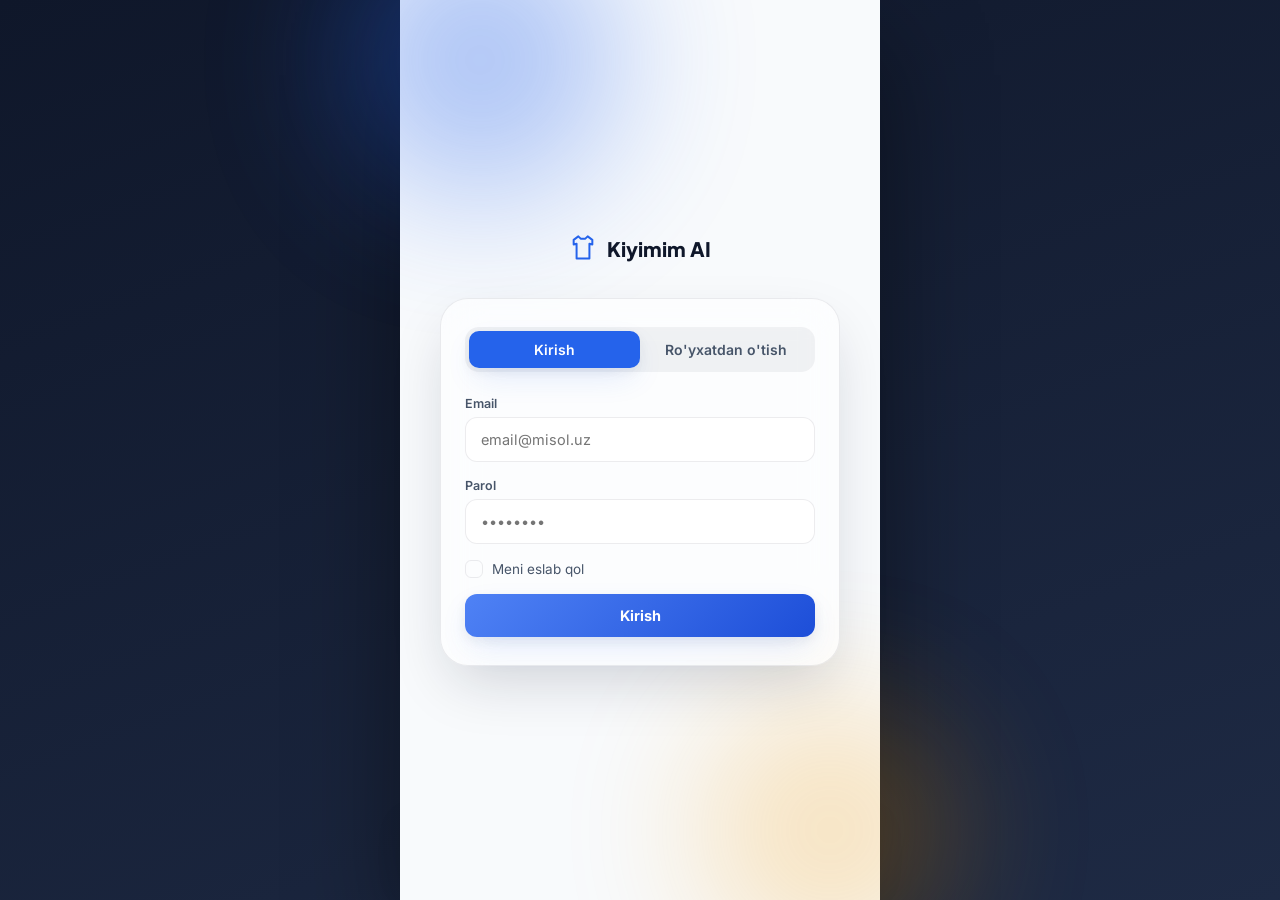
==== index.html @ bd3c8dd1 "js" ====
<!DOCTYPE html>
<html lang="uz">
<head>
<meta charset="UTF-8">
<meta name="viewport" content="width=device-width, initial-scale=1.0, viewport-fit=cover, maximum-scale=1.0">
<title>Kiyimim AI — Har kun uchun aqlli kiyinish yordamchisi</title>
<link rel="stylesheet" href="/css/style.css">
<meta name="description" content="Kiyimim AI — sun'iy intellekt yordamida garderobingizni boshqaring va har kunga mos kiyim tavsiyalarini oling.">
<meta name="theme-color" content="#2563EB">
<link rel="manifest" href="manifest.json">
<link rel="preconnect" href="https://fonts.googleapis.com">
<link rel="preconnect" href="https://fonts.gstatic.com" crossorigin>
<link href="https://fonts.googleapis.com/css2?family=Plus+Jakarta+Sans:wght@400;500;600;700;800&family=Inter:wght@400;500;600;700&display=swap" rel="stylesheet">
</head>
<body>

<!-- ============ SVG SPRITE (ICONS) ============ -->
<svg style="display:none">
  <symbol id="ic-home" viewBox="0 0 24 24"><path d="M3 11.2 12 4l9 7.2V20a1 1 0 0 1-1 1h-5v-6H9v6H4a1 1 0 0 1-1-1z"/></symbol>
  <symbol id="ic-shirt" viewBox="0 0 24 24"><path d="M8 2 4 5v4l2.5-.6V21h11V8.4L20 9V5l-4-3-2 2h-4z"/></symbol>
  <symbol id="ic-plus" viewBox="0 0 24 24"><path d="M12 4v16M4 12h16"/></symbol>
  <symbol id="ic-ai" viewBox="0 0 24 24"><path d="M12 2v3M12 19v3M4.2 4.2l2.1 2.1M17.7 17.7l2.1 2.1M2 12h3M19 12h3M4.2 19.8l2.1-2.1M17.7 6.3l2.1-2.1"/><circle cx="12" cy="12" r="4"/></symbol>
  <symbol id="ic-user" viewBox="0 0 24 24"><circle cx="12" cy="8" r="4"/><path d="M4 21c0-4.4 3.6-7 8-7s8 2.6 8 7"/></symbol>
  <symbol id="ic-heart" viewBox="0 0 24 24"><path d="M12 21s-7.5-4.6-10-9.3C.6 8.3 2.2 4.8 5.6 4.1c2-.4 4 .5 6.4 3 2.4-2.5 4.4-3.4 6.4-3 3.4.7 5 4.2 3.6 7.6C19.5 16.4 12 21 12 21z"/></symbol>
  <symbol id="ic-search" viewBox="0 0 24 24"><circle cx="11" cy="11" r="7"/><path d="m21 21-4.3-4.3"/></symbol>
  <symbol id="ic-filter" viewBox="0 0 24 24"><path d="M4 6h16M7 12h10M10 18h4"/></symbol>
  <symbol id="ic-edit" viewBox="0 0 24 24"><path d="M12 20h9"/><path d="M16.5 3.5a2.1 2.1 0 0 1 3 3L7 19l-4 1 1-4Z"/></symbol>
  <symbol id="ic-trash" viewBox="0 0 24 24"><path d="M4 7h16M9 7V4h6v3M6 7l1 13h10l1-13"/></symbol>
  <symbol id="ic-back" viewBox="0 0 24 24"><path d="m15 18-6-6 6-6"/></symbol>
  <symbol id="ic-close" viewBox="0 0 24 24"><path d="m6 6 12 12M18 6 6 18"/></symbol>
  <symbol id="ic-sun" viewBox="0 0 24 24"><circle cx="12" cy="12" r="4"/><path d="M12 2v2M12 20v2M4.9 4.9l1.4 1.4M17.7 17.7l1.4 1.4M2 12h2M20 12h2M4.9 19.1l1.4-1.4M17.7 6.3l1.4-1.4"/></symbol>
  <symbol id="ic-moon" viewBox="0 0 24 24"><path d="M21 12.8A9 9 0 1 1 11.2 3 7 7 0 0 0 21 12.8Z"/></symbol>
  <symbol id="ic-chart" viewBox="0 0 24 24"><path d="M4 20V10M12 20V4M20 20v-7"/></symbol>
  <symbol id="ic-camera" viewBox="0 0 24 24"><path d="M4 8h3l2-2h6l2 2h3v11H4z"/><circle cx="12" cy="13.5" r="3.5"/></symbol>
  <symbol id="ic-chevron" viewBox="0 0 24 24"><path d="m9 6 6 6-6 6"/></symbol>
  <symbol id="ic-star" viewBox="0 0 24 24"><path d="m12 2 3.1 6.6 7.2.8-5.4 5 1.5 7.2L12 18l-6.4 3.6 1.5-7.2-5.4-5 7.2-.8z"/></symbol>
  <symbol id="ic-bell" viewBox="0 0 24 24"><path d="M6 10a6 6 0 1 1 12 0c0 4 1.5 5.5 1.5 5.5H4.5S6 14 6 10Z"/><path d="M9.5 18a2.5 2.5 0 0 0 5 0"/></symbol>
  <symbol id="ic-shield" viewBox="0 0 24 24"><path d="M12 2 4 5v6c0 5 3.4 8.7 8 10 4.6-1.3 8-5 8-10V5z"/></symbol>
  <symbol id="ic-cloud" viewBox="0 0 24 24"><path d="M7 18a4.5 4.5 0 0 1-.4-9A5.5 5.5 0 0 1 17 8.5a4 4 0 0 1-.7 8H7Z"/></symbol>
  <symbol id="ic-logout" viewBox="0 0 24 24"><path d="M9 21H5a1 1 0 0 1-1-1V4a1 1 0 0 1 1-1h4M16 17l5-5-5-5M21 12H9"/></symbol>
  <symbol id="ic-check" viewBox="0 0 24 24"><path d="m5 12 5 5 9-9"/></symbol>
  <symbol id="ic-up" viewBox="0 0 24 24"><path d="M12 19V5M5 12l7-7 7 7"/></symbol>
  <symbol id="ic-globe" viewBox="0 0 24 24"><circle cx="12" cy="12" r="9"/><path d="M3 12h18M12 3a15 15 0 0 1 0 18 15 15 0 0 1 0-18Z"/></symbol>
  <symbol id="ic-calendar" viewBox="0 0 24 24"><rect x="3" y="5" width="18" height="16" rx="2"/><path d="M3 9h18M8 3v4M16 3v4"/></symbol>
  <symbol id="ic-award" viewBox="0 0 24 24"><circle cx="12" cy="8" r="5"/><path d="m8.5 12.5-1.5 8 5-2.5 5 2.5-1.5-8"/></symbol>
  <symbol id="ic-gift" viewBox="0 0 24 24"><rect x="3" y="9" width="18" height="12" rx="1"/><path d="M3 9h18v4H3zM12 9v12M12 9C10 5 6 5 6 7.5S9 9 12 9ZM12 9c2-4 6-4 6-1.5S15 9 12 9Z"/></symbol>
  <symbol id="ic-copy" viewBox="0 0 24 24"><rect x="9" y="9" width="12" height="12" rx="2"/><path d="M5 15H4a1 1 0 0 1-1-1V4a1 1 0 0 1 1-1h10a1 1 0 0 1 1 1v1"/></symbol>
  <symbol id="ic-send" viewBox="0 0 24 24"><path d="M22 2 11 13M22 2 15 22l-4-9-9-4Z"/></symbol>
  <symbol id="ic-mail" viewBox="0 0 24 24"><rect x="3" y="5" width="18" height="14" rx="2"/><path d="m4 6.5 8 6 8-6"/></symbol>
</svg>

<!-- ============ SPLASH SCREEN ============ -->
<section id="splash" class="screen splash">
  <div class="splash-bg"></div>
  <div class="splash-content">
    <div class="splash-logo">
      <svg viewBox="0 0 24 24" class="splash-logo-icon"><use href="#ic-shirt"/></svg>
      <div class="splash-ring"></div>
    </div>
    <h1 class="splash-title">Kiyimim<span>AI</span></h1>
    <p class="splash-tagline">Har kun uchun aqlli kiyinish yordamchisi</p>
    <div class="splash-loader"><span></span><span></span><span></span></div>
  </div>
</section>

<!-- ============ AUTH SCREEN ============ -->
<section id="auth" class="screen auth">
  <div class="auth-blob a"></div>
  <div class="auth-blob b"></div>
  <div class="auth-wrap">
    <div class="auth-brand">
      <svg viewBox="0 0 24 24" class="auth-brand-icon"><use href="#ic-shirt"/></svg>
      <span>Kiyimim AI</span>
    </div>

    <div class="auth-card glass">
      <div class="auth-tabs">
        <button class="auth-tab active" data-tab="login">Kirish</button>
        <button class="auth-tab" data-tab="register">Ro'yxatdan o'tish</button>
        <span class="auth-tab-indicator"></span>
      </div>

      <form id="loginForm" class="auth-form active">
        <div class="field">
          <label>Email</label>
          <input type="email" id="loginEmail" placeholder="email@misol.uz" required>
        </div>
        <div class="field">
          <label>Parol</label>
          <input type="password" id="loginPassword" placeholder="••••••••" required>
        </div>
        <label class="remember">
          <input type="checkbox" id="rememberMe">
          <span class="checkbox-visual"></span>
          Meni eslab qol
        </label>
        <button type="submit" class="btn btn-primary btn-block">Kirish</button>
      </form>

      <form id="registerForm" class="auth-form">
        <div class="field">
          <label>Ism</label>
          <input type="text" id="regName" placeholder="Ismingiz" required>
        </div>
        <div class="field">
          <label>Email</label>
          <input type="email" id="regEmail" placeholder="email@misol.uz" required>
        </div>
        <div class="field">
          <label>Parol</label>
          <input type="password" id="regPassword" placeholder="Kamida 6 ta belgi" required>
        </div>
        <button type="submit" class="btn btn-primary btn-block">Ro'yxatdan o'tish</button>
      </form>
    </div>
  </div>
</section>

<!-- ============ APP SHELL ============ -->
<div id="appShell" class="app-shell">

  <!-- ---- HOME ---- -->
  <main id="view-home" class="view active">
    <header class="home-header">
      <div class="home-header-top">
        <div>
          <p class="eyebrow" id="greetingText">Xayrli tong</p>
          <h1 class="home-name" id="userNameDisplay">Foydalanuvchi</h1>
        </div>
        <button class="icon-btn glass" id="notifBtn" aria-label="Bildirishnomalar">
          <svg viewBox="0 0 24 24"><use href="#ic-bell"/></svg>
          <span class="dot"></span>
        </button>
      </div>
      <div class="home-meta-row">
        <span class="chip" id="todayDate">—</span>
        <button class="chip chip-weather" id="weatherChip">
          <svg viewBox="0 0 24 24"><use href="#ic-cloud"/></svg>
          <span id="weatherText">Ob-havo...</span>
        </button>
      </div>
    </header>

    <section class="section-block">
      <div class="section-head">
        <h2>Bugungi AI tavsiya</h2>
        <button class="link-btn" data-nav="ai">Barchasi <svg viewBox="0 0 24 24"><use href="#ic-chevron"/></svg></button>
      </div>
      <div class="today-look glass" id="todayLookCard">
        <!-- filled by JS -->
      </div>
    </section>

    <section class="section-block">
      <div class="stat-grid">
        <div class="stat-card">
          <span class="stat-num" id="statTotal">0</span>
          <span class="stat-label">Jami kiyim</span>
        </div>
        <div class="stat-card stat-card-accent">
          <span class="stat-num" id="statFav">0</span>
          <span class="stat-label">Sevimlilar</span>
        </div>
      </div>
    </section>

    <section class="section-block">
      <div class="section-head">
        <h2>Oxirgi qo'shilgan</h2>
        <button class="link-btn" data-nav="wardrobe">Hammasi <svg viewBox="0 0 24 24"><use href="#ic-chevron"/></svg></button>
      </div>
      <div class="latest-scroll" id="latestItemScroll"></div>
    </section>

    <section class="section-block">
      <div class="section-head"><h2>Tezkor tugmalar</h2></div>
      <div class="quick-grid">
        <button class="quick-btn" data-nav="add"><svg viewBox="0 0 24 24"><use href="#ic-plus"/></svg><span>Qo'shish</span></button>
        <button class="quick-btn" data-nav="ai"><svg viewBox="0 0 24 24"><use href="#ic-ai"/></svg><span>AI tavsiya</span></button>
        <button class="quick-btn" data-nav="favorites"><svg viewBox="0 0 24 24"><use href="#ic-heart"/></svg><span>Sevimlilar</span></button>
        <button class="quick-btn" data-nav="stats"><svg viewBox="0 0 24 24"><use href="#ic-chart"/></svg><span>Statistika</span></button>
      </div>
    </section>

    <section class="section-block section-block-last">
      <div class="section-head"><h2>So'nggi faoliyat</h2></div>
      <ul class="activity-list" id="activityList"></ul>
    </section>
  </main>

  <!-- ---- WARDROBE (Kiyimlarim) ---- -->
  <main id="view-wardrobe" class="view">
    <header class="page-header">
      <h1>Kiyimlarim</h1>
      <div class="page-header-actions">
        <button class="icon-btn" id="searchToggleBtn"><svg viewBox="0 0 24 24"><use href="#ic-search"/></svg></button>
        <button class="icon-btn" id="filterToggleBtn"><svg viewBox="0 0 24 24"><use href="#ic-filter"/></svg><span class="badge" id="filterBadge" hidden></span></button>
      </div>
    </header>

    <div class="search-bar" id="searchBar">
      <svg viewBox="0 0 24 24"><use href="#ic-search"/></svg>
      <input type="text" id="searchInput" placeholder="Kiyim, brend yoki rang qidiring...">
      <button id="searchClear" class="icon-btn-mini" hidden><svg viewBox="0 0 24 24"><use href="#ic-close"/></svg></button>
    </div>

    <div class="category-scroll" id="categoryScroll"></div>

    <div class="wardrobe-grid" id="wardrobeGrid"></div>
    <div class="empty-state" id="wardrobeEmpty" hidden>
      <svg viewBox="0 0 24 24"><use href="#ic-shirt"/></svg>
      <h3>Garderob bo'sh</h3>
      <p>Birinchi kiyimingizni qo'shing va AI tavsiyalarini oling.</p>
      <button class="btn btn-primary" data-nav="add">Kiyim qo'shish</button>
    </div>
  </main>

  <!-- ---- ADD ITEM ---- -->
  <main id="view-add" class="view">
    <header class="page-header">
      <button class="icon-btn" data-nav="wardrobe"><svg viewBox="0 0 24 24"><use href="#ic-back"/></svg></button>
      <h1 id="addFormTitle">Kiyim qo'shish</h1>
      <span style="width:44px"></span>
    </header>

    <form id="itemForm" class="item-form">
      <input type="hidden" id="itemId">
      <div class="photo-upload" id="photoUpload">
        <img id="photoPreview" alt="" hidden>
        <div class="photo-upload-placeholder" id="photoPlaceholder">
          <svg viewBox="0 0 24 24"><use href="#ic-camera"/></svg>
          <span>Rasm qo'shish</span>
        </div>
        <input type="file" id="photoInput" accept="image/*" hidden>
      </div>

      <div class="field">
        <label>Nomi *</label>
        <input type="text" id="itemName" placeholder="Masalan: Oq futbolka" required>
      </div>

      <div class="field-row">
        <div class="field">
          <label>Kategoriya *</label>
          <select id="itemCategory" required></select>
        </div>
        <div class="field">
          <label>Rang *</label>
          <select id="itemColor" required></select>
        </div>
      </div>

      <div class="field-row">
        <div class="field">
          <label>Brend</label>
          <input type="text" id="itemBrand" placeholder="Masalan: Zara">
        </div>
        <div class="field">
          <label>Narx (so'm)</label>
          <input type="number" id="itemPrice" placeholder="0" min="0">
        </div>
      </div>

      <div class="field-row">
        <div class="field">
          <label>Fasl *</label>
          <select id="itemSeason" required></select>
        </div>
        <div class="field">
          <label>Material</label>
          <input type="text" id="itemMaterial" placeholder="Masalan: Paxta">
        </div>
      </div>

      <div class="field">
        <label>Holati</label>
        <div class="segmented" id="itemConditionSeg">
          <button type="button" class="seg-btn active" data-value="Yangi">Yangi</button>
          <button type="button" class="seg-btn" data-value="Yaxshi">Yaxshi</button>
          <button type="button" class="seg-btn" data-value="Eskirgan">Eskirgan</button>
        </div>
      </div>

      <div class="field">
        <label>Izoh</label>
        <textarea id="itemNote" rows="3" placeholder="Qo'shimcha izoh..."></textarea>
      </div>

      <button type="submit" class="btn btn-primary btn-block btn-lg" id="itemSaveBtn">Saqlash</button>
    </form>
  </main>

  <!-- ---- AI RECOMMENDATION ---- -->
  <main id="view-ai" class="view">
    <header class="page-header">
      <h1>AI Tavsiya</h1>
      <span style="width:44px"></span>
    </header>

    <section class="section-block">
      <p class="ai-intro">Vaziyatni tanlang, AI garderobingizdagi eng mos kombinatsiyani tayyorlaydi.</p>
      <div class="occasion-grid" id="occasionGrid"></div>
    </section>

    <section class="section-block" id="aiResultWrap" hidden>
      <div class="ai-result glass">
        <div class="ai-result-head">
          <div class="match-ring" id="matchRing">
            <svg viewBox="0 0 120 120">
              <circle class="ring-bg" cx="60" cy="60" r="52"></circle>
              <circle class="ring-fg" id="ringFg" cx="60" cy="60" r="52"></circle>
            </svg>
            <div class="match-ring-label"><span id="matchPercent">0%</span><small>moslik</small></div>
          </div>
          <div>
            <h3 id="aiOccasionTitle">Tavsiya</h3>
            <p id="aiOccasionDesc">Garderobingizdan tanlangan kombinatsiya</p>
          </div>
        </div>
        <div class="ai-outfit-grid" id="aiOutfitGrid"></div>
        <div class="ai-result-actions">
          <button class="btn btn-secondary" id="saveOutfitBtn">
            <svg viewBox="0 0 24 24" style="width:18px;height:18px"><use href="#ic-star"/></svg>
            Saqlash
          </button>
          <button class="btn btn-primary" id="refreshAiBtn">
            <svg viewBox="0 0 24 24" style="width:18px;height:18px"><use href="#ic-ai"/></svg>
            Yangilash
          </button>
        </div>
      </div>
    </section>

    <div class="empty-state" id="aiEmpty">
      <svg viewBox="0 0 24 24"><use href="#ic-ai"/></svg>
      <h3>Vaziyatni tanlang</h3>
      <p>Yuqoridan bir vaziyatni tanlasangiz, AI sizga mos kiyim tavsiya qiladi.</p>
    </div>
  </main>

  <!-- ---- FAVORITES ---- -->
  <main id="view-favorites" class="view">
    <header class="page-header">
      <button class="icon-btn" data-nav="profile"><svg viewBox="0 0 24 24"><use href="#ic-back"/></svg></button>
      <h1>Sevimlilar</h1>
      <span style="width:44px"></span>
    </header>
    <div class="wardrobe-grid" id="favoritesGrid"></div>
    <div class="empty-state" id="favoritesEmpty" hidden>
      <svg viewBox="0 0 24 24"><use href="#ic-heart"/></svg>
      <h3>Sevimlilar bo'sh</h3>
      <p>Kiyimlaringizni yoqtirilganlarga qo'shing.</p>
    </div>
  </main>

  <!-- ---- STATS ---- -->
  <main id="view-stats" class="view">
    <header class="page-header">
      <button class="icon-btn" data-nav="profile"><svg viewBox="0 0 24 24"><use href="#ic-back"/></svg></button>
      <h1>Statistika</h1>
      <span style="width:44px"></span>
    </header>

    <div class="stat-grid stat-grid-4" id="statsSummary"></div>

    <section class="section-block">
      <div class="section-head"><h2>Kategoriyalar bo'yicha</h2></div>
      <div class="bar-chart" id="categoryChart"></div>
    </section>

    <section class="section-block">
      <div class="section-head"><h2>Ranglar bo'yicha</h2></div>
      <div class="color-chart" id="colorChart"></div>
    </section>
  </main>

  <!-- ---- PROFILE ---- -->
  <main id="view-profile" class="view">
    <header class="page-header">
      <h1>Profil</h1>
      <span style="width:44px"></span>
    </header>

    <div class="profile-hero">
      <div class="profile-avatar" id="profileAvatar">FI</div>
      <h2 id="profileName">Foydalanuvchi</h2>
      <p id="profileEmail">email@misol.uz</p>
    </div>

    <div class="profile-menu">
      <button class="profile-item" data-nav="wardrobe">
        <span class="profile-item-icon"><svg viewBox="0 0 24 24"><use href="#ic-shirt"/></svg></span>
        <span>Mening garderobim</span>
        <svg class="chev" viewBox="0 0 24 24"><use href="#ic-chevron"/></svg>
      </button>
      <button class="profile-item" data-nav="favorites">
        <span class="profile-item-icon"><svg viewBox="0 0 24 24"><use href="#ic-heart"/></svg></span>
        <span>Sevimlilar</span>
        <svg class="chev" viewBox="0 0 24 24"><use href="#ic-chevron"/></svg>
      </button>
      <button class="profile-item" data-nav="stats">
        <span class="profile-item-icon"><svg viewBox="0 0 24 24"><use href="#ic-chart"/></svg></span>
        <span>Statistika</span>
        <svg class="chev" viewBox="0 0 24 24"><use href="#ic-chevron"/></svg>
      </button>
      <button class="profile-item" data-nav="outfits">
        <span class="profile-item-icon"><svg viewBox="0 0 24 24"><use href="#ic-star"/></svg></span>
        <span>Saqlangan outfitlar</span>
        <svg class="chev" viewBox="0 0 24 24"><use href="#ic-chevron"/></svg>
      </button>
      <button class="profile-item" data-nav="calendar">
        <span class="profile-item-icon"><svg viewBox="0 0 24 24"><use href="#ic-calendar"/></svg></span>
        <span>Kiyim kalendari</span>
        <svg class="chev" viewBox="0 0 24 24"><use href="#ic-chevron"/></svg>
      </button>
      <button class="profile-item" data-nav="badges">
        <span class="profile-item-icon"><svg viewBox="0 0 24 24"><use href="#ic-award"/></svg></span>
        <span>Yutuqlarim</span>
        <svg class="chev" viewBox="0 0 24 24"><use href="#ic-chevron"/></svg>
      </button>
      <button class="profile-item" data-nav="settings">
        <span class="profile-item-icon"><svg viewBox="0 0 24 24"><use href="#ic-user"/></svg></span>
        <span>Sozlamalar</span>
        <svg class="chev" viewBox="0 0 24 24"><use href="#ic-chevron"/></svg>
      </button>
      <button class="profile-item" data-nav="contact">
        <span class="profile-item-icon"><svg viewBox="0 0 24 24"><use href="#ic-mail"/></svg></span>
        <span>Bog'lanish</span>
        <svg class="chev" viewBox="0 0 24 24"><use href="#ic-chevron"/></svg>
      </button>
      <button class="profile-item" data-nav="donate">
        <span class="profile-item-icon"><svg viewBox="0 0 24 24"><use href="#ic-gift"/></svg></span>
        <span>Loyihani qo'llab-quvvatlash</span>
        <svg class="chev" viewBox="0 0 24 24"><use href="#ic-chevron"/></svg>
      </button>
      <button class="profile-item profile-item-danger" id="logoutBtn">
        <span class="profile-item-icon"><svg viewBox="0 0 24 24"><use href="#ic-logout"/></svg></span>
        <span>Chiqish</span>
      </button>
    </div>
  </main>

  <!-- ---- SETTINGS ---- -->
  <main id="view-settings" class="view">
    <header class="page-header">
      <button class="icon-btn" data-nav="profile"><svg viewBox="0 0 24 24"><use href="#ic-back"/></svg></button>
      <h1>Sozlamalar</h1>
      <span style="width:44px"></span>
    </header>

    <div class="settings-group">
      <p class="settings-group-title">Ko'rinish</p>
      <div class="settings-row">
        <span class="settings-row-icon"><svg viewBox="0 0 24 24"><use href="#ic-sun"/></svg></span>
        <span>Yorug' rejim</span>
        <label class="switch"><input type="radio" name="theme" id="themeLight"><span class="switch-visual"></span></label>
      </div>
      <div class="settings-row">
        <span class="settings-row-icon"><svg viewBox="0 0 24 24"><use href="#ic-moon"/></svg></span>
        <span>Tungi rejim</span>
        <label class="switch"><input type="radio" name="theme" id="themeDark"><span class="switch-visual"></span></label>
      </div>
    </div>

    <div class="settings-group">
      <p class="settings-group-title">Umumiy</p>
      <div class="settings-row">
        <span class="settings-row-icon"><svg viewBox="0 0 24 24"><use href="#ic-globe"/></svg></span>
        <span>Til</span>
        <span class="settings-value">O'zbekcha</span>
      </div>
      <div class="settings-row">
        <span class="settings-row-icon"><svg viewBox="0 0 24 24"><use href="#ic-bell"/></svg></span>
        <span>Bildirishnomalar</span>
        <label class="toggle"><input type="checkbox" id="notifToggle" checked><span class="toggle-visual"></span></label>
      </div>
    </div>

    <div class="settings-group">
      <p class="settings-group-title">Ma'lumotlar</p>
      <button class="settings-row settings-row-btn" id="backupBtn">
        <span class="settings-row-icon"><svg viewBox="0 0 24 24"><use href="#ic-shield"/></svg></span>
        <span>Zaxira nusxa yuklab olish</span>
        <svg class="chev" viewBox="0 0 24 24"><use href="#ic-chevron"/></svg>
      </button>
      <button class="settings-row settings-row-btn" id="privacyBtn">
        <span class="settings-row-icon"><svg viewBox="0 0 24 24"><use href="#ic-shield"/></svg></span>
        <span>Maxfiylik siyosati</span>
        <svg class="chev" viewBox="0 0 24 24"><use href="#ic-chevron"/></svg>
      </button>
    </div>
  </main>

  <!-- ---- SAQLANGAN OUTFITLAR ---- -->
  <main id="view-outfits" class="view">
    <header class="page-header">
      <button class="icon-btn" data-nav="profile"><svg viewBox="0 0 24 24"><use href="#ic-back"/></svg></button>
      <h1>Saqlangan outfitlar</h1>
      <span style="width:44px"></span>
    </header>
    <p class="ai-intro">AI tavsiyalaridan yoqqanlarini saqlab, keyinroq qayta kiyib chiqing.</p>
    <div class="outfit-grid" id="outfitsGrid"></div>
    <div class="empty-state" id="outfitsEmpty" hidden>
      <svg viewBox="0 0 24 24"><use href="#ic-star"/></svg>
      <h3>Outfit saqlanmagan</h3>
      <p>AI Tavsiya bo'limida kombinatsiya oling va "Saqlash" tugmasini bosing.</p>
      <button class="btn btn-primary" data-nav="ai">AI Tavsiyaga o'tish</button>
    </div>
  </main>

  <!-- ---- KIYIM KALENDARI ---- -->
  <main id="view-calendar" class="view">
    <header class="page-header">
      <button class="icon-btn" data-nav="profile"><svg viewBox="0 0 24 24"><use href="#ic-back"/></svg></button>
      <h1>Kiyim kalendari</h1>
      <span style="width:44px"></span>
    </header>

    <div class="calendar-nav">
      <button class="icon-btn" id="calPrevBtn"><svg viewBox="0 0 24 24" style="transform:rotate(180deg)"><use href="#ic-chevron"/></svg></button>
      <h3 id="calMonthLabel">—</h3>
      <button class="icon-btn" id="calNextBtn"><svg viewBox="0 0 24 24"><use href="#ic-chevron"/></svg></button>
    </div>
    <div class="calendar-weekdays">
      <span>Du</span><span>Se</span><span>Ch</span><span>Pa</span><span>Ju</span><span>Sh</span><span>Ya</span>
    </div>
    <div class="calendar-grid" id="calendarGrid"></div>

    <div class="section-block" style="margin-top:24px">
      <div class="section-head"><h2>Tanlangan kun</h2></div>
      <div class="day-log-card glass" id="dayLogCard"></div>
    </div>
  </main>

  <!-- ---- YUTUQLARIM (BADGES) ---- -->
  <main id="view-badges" class="view">
    <header class="page-header">
      <button class="icon-btn" data-nav="profile"><svg viewBox="0 0 24 24"><use href="#ic-back"/></svg></button>
      <h1>Yutuqlarim</h1>
      <span style="width:44px"></span>
    </header>
    <div class="badges-summary glass" id="badgesSummary"></div>
    <div class="badge-grid" id="badgeGrid"></div>
  </main>

  <!-- ---- BOG'LANISH ---- -->
  <main id="view-contact" class="view">
    <header class="page-header">
      <button class="icon-btn" data-nav="profile"><svg viewBox="0 0 24 24"><use href="#ic-back"/></svg></button>
      <h1>Bog'lanish</h1>
      <span style="width:44px"></span>
    </header>

    <p class="ai-intro">Taklif, shikoyat yoki savolingiz bo'lsa — bemalol yozing. Sizga tez orada javob beramiz.</p>

    <div class="contact-channels">
      <a class="contact-channel" href="kiyimim.ai@gmail.com">
        <span class="settings-row-icon"><svg viewBox="0 0 24 24"><use href="#ic-mail"/></svg></span>
        <div><p>Email:</p><span>kiyimim.ai@gmail.com</span></div>
      </a>
      <a class="contact-channel" href="https://t.me/wenzone72" target="_blank" rel="noopener">
        <span class="settings-row-icon"><svg viewBox="0 0 24 24"><use href="#ic-send"/></svg></span>
        <div><p>Telegram:</p><span>@wenzone72</span></div>
      </a>
    </div>

    <form id="contactForm" class="item-form" style="margin-top:22px">
      <div class="field">
        <label>Ism</label>
        <input type="text" id="contactName" placeholder="Ismingiz" required>
      </div>
      <div class="field">
        <label>Email</label>
        <input type="email" id="contactEmail" placeholder="email@misol.uz" required>
      </div>
      <div class="field">
        <label>Xabar</label>
        <textarea id="contactMessage" rows="4" placeholder="Fikringizni yozing..." required></textarea>
      </div>
      <button type="submit" class="btn btn-primary btn-block btn-lg">
        <svg viewBox="0 0 24 24" style="width:18px;height:18px"><use href="#ic-send"/></svg>
        Yuborish
      </button>
    </form>
  </main>

  <!-- ---- DONAT / QO'LLAB-QUVVATLASH ---- -->
  <main id="view-donate" class="view">
    <header class="page-header">
      <button class="icon-btn" data-nav="profile"><svg viewBox="0 0 24 24"><use href="#ic-back"/></svg></button>
      <h1>Qo'llab-quvvatlash</h1>
      <span style="width:44px"></span>
    </header>

    <div class="donate-hero glass">
      <svg viewBox="0 0 24 24" class="donate-hero-icon"><use href="#ic-gift"/></svg>
      <h2>Loyihani qo'llab-quvvatlang</h2>
      <p>Kiyimim AI mustaqil loyiha sifatida rivojlanmoqda. Sizning homiyligingiz yangi funksiyalar yaratishga yordam beradi.</p>
    </div>

    <div class="section-block">
      <div class="section-head"><h2>Miqdorni tanlang</h2></div>
      <div class="donate-amounts" id="donateAmounts">
        <button class="donate-amount-btn" data-amount="10000">10 000 so'm</button>
        <button class="donate-amount-btn active" data-amount="25000">25 000 so'm</button>
        <button class="donate-amount-btn" data-amount="50000">50 000 so'm</button>
        <button class="donate-amount-btn" data-amount="custom">O'zim kiritaman</button>
      </div>
      <input type="number" id="donateCustomAmount" class="donate-custom-input" placeholder="Miqdorni kiriting (so'm)" hidden>
    </div>

    <div class="section-block">
      <div class="section-head"><h2>To'lov usuli</h2></div>
      
      <div class="pay-method-card">
        <div>
          <p class="pay-method-title">Bank kartasi</p>
          <p class="pay-method-value">4067 0700 0861 0359</p>
        </div>
        <button class="icon-btn copy-btn" data-copy="4067070008610359"><svg viewBox="0 0 24 24"><use href="#ic-copy"/></svg></button>
      </div>
    </div>

    <button class="btn btn-primary btn-block btn-lg" id="donateConfirmBtn">
      <svg viewBox="0 0 24 24" style="width:18px;height:18px"><use href="#ic-gift"/></svg>
      Rahmat, men qo'llab-quvvatlayman
    </button>
    <p class="donate-disclaimer">Bu — demo sahifa: real to'lov amalga oshirilmaydi, faqat rekvizitlar nusxalanadi.</p>
  </main>

  <!-- ---- BOTTOM NAVIGATION ---- -->
  <nav class="bottom-nav glass">
    <button class="nav-btn active" data-nav="home"><svg viewBox="0 0 24 24"><use href="#ic-home"/></svg><span>Bosh sahifa</span></button>
    <button class="nav-btn" data-nav="wardrobe"><svg viewBox="0 0 24 24"><use href="#ic-shirt"/></svg><span>Kiyimlarim</span></button>
    <button class="nav-btn nav-btn-fab" data-nav="add"><span class="fab-inner"><svg viewBox="0 0 24 24"><use href="#ic-plus"/></svg></span></button>
    <button class="nav-btn" data-nav="ai"><svg viewBox="0 0 24 24"><use href="#ic-ai"/></svg><span>AI Tavsiya</span></button>
    <button class="nav-btn" data-nav="profile"><svg viewBox="0 0 24 24"><use href="#ic-user"/></svg><span>Profil</span></button>
  </nav>

  <button class="back-to-top" id="backToTop"><svg viewBox="0 0 24 24"><use href="#ic-up"/></svg></button>
</div>

<!-- ============ FILTER MODAL ============ -->
<div class="modal-overlay" id="filterModal">
  <div class="modal-sheet">
    <div class="modal-handle"></div>
    <div class="modal-head">
      <h3>Filtr</h3>
      <button class="link-btn" id="filterReset">Tozalash</button>
    </div>
    <div class="filter-body">
      <p class="filter-label">Kategoriya</p>
      <div class="chip-select" id="filterCategory"></div>
      <p class="filter-label">Rang</p>
      <div class="chip-select" id="filterColor"></div>
      <p class="filter-label">Fasl</p>
      <div class="chip-select" id="filterSeason"></div>
      <p class="filter-label">Narx oralig'i</p>
      <div class="price-range">
        <input type="number" id="filterPriceMin" placeholder="Dan">
        <span>—</span>
        <input type="number" id="filterPriceMax" placeholder="Gacha">
      </div>
    </div>
    <button class="btn btn-primary btn-block" id="filterApply">Qo'llash</button>
  </div>
</div>

<!-- ============ ITEM DETAIL MODAL ============ -->
<div class="modal-overlay" id="detailModal">
  <div class="modal-sheet modal-sheet-detail">
    <div class="modal-handle"></div>
    <button class="modal-close" id="detailClose"><svg viewBox="0 0 24 24"><use href="#ic-close"/></svg></button>
    <div class="detail-photo" id="detailPhoto"></div>
    <div class="detail-body">
      <div class="detail-head">
        <h2 id="detailName">—</h2>
        <button class="icon-btn heart-btn" id="detailFavBtn"><svg viewBox="0 0 24 24"><use href="#ic-heart"/></svg></button>
      </div>
      <p class="detail-category" id="detailCategory">—</p>
      <div class="detail-tags" id="detailTags"></div>
      <p class="detail-note" id="detailNote"></p>
      <div class="detail-actions">
        <button class="btn btn-secondary" id="detailEditBtn"><svg viewBox="0 0 24 24" style="width:18px;height:18px"><use href="#ic-edit"/></svg> Tahrirlash</button>
        <button class="btn btn-danger-outline" id="detailDeleteBtn"><svg viewBox="0 0 24 24" style="width:18px;height:18px"><use href="#ic-trash"/></svg> O'chirish</button>
      </div>
    </div>
  </div>
</div>

<!-- ============ CONFIRM MODAL ============ -->
<div class="modal-overlay" id="confirmModal">
  <div class="confirm-box">
    <h3 id="confirmTitle">Ishonchingiz komilmi?</h3>
    <p id="confirmText">Bu amalni ortga qaytarib bo'lmaydi.</p>
    <div class="confirm-actions">
      <button class="btn btn-secondary" id="confirmCancel">Bekor qilish</button>
      <button class="btn btn-danger" id="confirmOk">O'chirish</button>
    </div>
  </div>
</div>

<!-- ============ TOAST CONTAINER ============ -->
<div class="toast-container" id="toastContainer"></div>

<!-- ============ SUCCESS ANIMATION OVERLAY ============ -->
<div class="success-overlay" id="successOverlay">
  <div class="success-check">
    <svg viewBox="0 0 24 24"><use href="#ic-check"/></svg>
  </div>
  <p id="successText">Saqlandi!</p>
</div>

<script src="/js/storage.js"></script>
<script src="/js/data.js"></script>
<script src="/js/ui.js"></script>
<script src="/js/auth.js"></script>
<script src="/js/wardrobe.js"></script>
<script src="/js/ai.js"></script>
<script src="/js/app.js"></script>
<script src="/js/features.js"></script>
<script>
  // PWA: offline arxitektura uchun service worker ro'yxatdan o'tkazish
  if ('serviceWorker' in navigator) {
    window.addEventListener('load', () => {
      navigator.serviceWorker.register('sw.js').catch(() => {
        console.warn("Service worker ro'yxatdan o'tmadi (fayl:// protokolida normal holat).");
      });
    });
  }
</script>
</body>
</html>
---- css/style.css ----
/* ==========================================================================
   KIYIMIM AI — Design System
   Palette:  --primary #2563EB · --secondary #0F172A · --bg #F8FAFC
   Type:     Plus Jakarta Sans (display) + Inter (body)
   ========================================================================== */

:root{
  /* --- brand palette (fixed by brief) --- */
  --primary:#2563EB;
  --primary-light:#4F82F5;
  --primary-dark:#1D4ED8;
  --secondary:#0F172A;
  --bg:#F8FAFC;

  /* --- supporting accents --- */
  --accent-amber:#F59E0B;
  --success:#10B981;
  --danger:#EF4444;
  --danger-dark:#DC2626;

  /* --- surfaces / text (light mode) --- */
  --surface:#FFFFFF;
  --surface-glass:rgba(255,255,255,.62);
  --surface-glass-strong:rgba(255,255,255,.82);
  --border:rgba(15,23,42,.08);
  --text-1:#0F172A;
  --text-2:#475569;
  --text-3:#94A3B8;
  --shadow-sm:0 2px 8px rgba(15,23,42,.06);
  --shadow-md:0 12px 32px -8px rgba(37,99,235,.18), 0 4px 12px rgba(15,23,42,.06);
  --shadow-lg:0 24px 60px -12px rgba(15,23,42,.18);

  --radius-lg:20px;
  --radius-md:16px;
  --radius-sm:12px;
  --radius-xl:28px;

  --font-display:'Plus Jakarta Sans',system-ui,sans-serif;
  --font-body:'Inter',system-ui,sans-serif;

  color-scheme: light;
}

html[data-theme="dark"]{
  --bg:#0B1220;
  --surface:#131B2C;
  --surface-glass:rgba(19,27,44,.6);
  --surface-glass-strong:rgba(19,27,44,.85);
  --border:rgba(255,255,255,.08);
  --text-1:#F1F5F9;
  --text-2:#94A3B8;
  --text-3:#5B6B85;
  --shadow-sm:0 2px 10px rgba(0,0,0,.3);
  --shadow-md:0 16px 40px -10px rgba(37,99,235,.35), 0 4px 14px rgba(0,0,0,.4);
  --shadow-lg:0 24px 60px -12px rgba(0,0,0,.55);
  color-scheme: dark;
}

*,*::before,*::after{box-sizing:border-box; margin:0; padding:0;}
html,body{height:100%;}
body{
  font-family:var(--font-body);
  background:var(--bg);
  color:var(--text-1);
  -webkit-font-smoothing:antialiased;
  overflow-x:hidden;
  transition:background .4s ease, color .4s ease;
}
h1,h2,h3,h4{font-family:var(--font-display); letter-spacing:-.02em;}
button, input, select, textarea{font-family:inherit; color:inherit;}
button{cursor:pointer; border:none; background:none;}
a{color:inherit; text-decoration:none;}
ul{list-style:none;}
::selection{background:var(--primary); color:#fff;}

::-webkit-scrollbar{width:0; height:0;}

/* reduced motion */
@media (prefers-reduced-motion: reduce){
  *{animation-duration:.01ms !important; transition-duration:.01ms !important;}
}

/* ==========================================================================
   Layout shell — simulate a mobile app frame on larger viewports
   ========================================================================== */
.screen{
  position:fixed; inset:0;
  display:flex;
  z-index:50;
}
.app-shell{
  max-width:480px;
  margin:0 auto;
  min-height:100vh;
  position:relative;
  background:var(--bg);
}
@media (min-width:560px){
  body{background:linear-gradient(160deg,#0F172A 0%,#1e2a44 100%);}
  .app-shell{
    box-shadow:0 40px 100px rgba(0,0,0,.45);
    min-height:100vh;
  }
  .screen{max-width:480px; margin:0 auto;}
}

.glass{
  background:var(--surface-glass);
  backdrop-filter:blur(20px) saturate(160%);
  -webkit-backdrop-filter:blur(20px) saturate(160%);
  border:1px solid var(--border);
}

/* ==========================================================================
   SPLASH SCREEN
   ========================================================================== */
.splash{
  background:radial-gradient(circle at 30% 20%, #3B6CF0 0%, var(--secondary) 60%);
  align-items:center; justify-content:center; flex-direction:column;
  overflow:hidden;
}
.splash-bg{
  position:absolute; inset:-20%;
  background:
    radial-gradient(circle at 20% 80%, rgba(37,99,235,.5), transparent 55%),
    radial-gradient(circle at 80% 15%, rgba(79,130,245,.4), transparent 50%);
  animation:drift 8s ease-in-out infinite alternate;
}
@keyframes drift{ to{ transform:translate(3%, -3%) scale(1.05);} }
.splash-content{position:relative; text-align:center; color:#fff;}
.splash-logo{position:relative; width:96px; height:96px; margin:0 auto 28px; display:flex; align-items:center; justify-content:center;}
.splash-logo-icon{width:44px; height:44px; fill:none; stroke:#fff; stroke-width:1.6; z-index:2; animation:pop .9s cubic-bezier(.34,1.56,.64,1) both;}
.splash-ring{
  position:absolute; inset:0; border-radius:50%;
  border:2px solid rgba(255,255,255,.35);
  background:rgba(255,255,255,.08);
  animation:ringPulse 2.2s ease-in-out infinite;
}
@keyframes ringPulse{
  0%,100%{ transform:scale(1); box-shadow:0 0 0 0 rgba(255,255,255,.15);}
  50%{ transform:scale(1.06); box-shadow:0 0 0 14px rgba(255,255,255,0);}
}
@keyframes pop{ from{ transform:scale(.4); opacity:0;} to{ transform:scale(1); opacity:1;} }
.splash-title{font-size:32px; font-weight:800; margin-bottom:10px; animation:fadeUp .7s ease .1s both;}
.splash-title span{color:#93B4FF;}
.splash-tagline{font-size:14.5px; color:rgba(255,255,255,.75); font-weight:500; animation:fadeUp .7s ease .25s both;}
@keyframes fadeUp{ from{opacity:0; transform:translateY(10px);} to{opacity:1; transform:translateY(0);} }
.splash-loader{display:flex; gap:6px; justify-content:center; margin-top:34px;}
.splash-loader span{width:7px; height:7px; border-radius:50%; background:#fff; opacity:.5; animation:dotBounce 1s ease-in-out infinite;}
.splash-loader span:nth-child(2){animation-delay:.15s;}
.splash-loader span:nth-child(3){animation-delay:.3s;}
@keyframes dotBounce{ 0%,80%,100%{transform:translateY(0); opacity:.4;} 40%{transform:translateY(-7px); opacity:1;} }

/* ==========================================================================
   AUTH SCREEN
   ========================================================================== */
.auth{
  background:linear-gradient(180deg, var(--bg) 0%, var(--bg) 100%);
  justify-content:center; align-items:center; flex-direction:column;
  padding:24px;
}
.auth-blob{position:absolute; border-radius:50%; filter:blur(70px); opacity:.35; z-index:0;}
.auth-blob.a{width:280px; height:280px; background:var(--primary); top:-80px; left:-60px;}
.auth-blob.b{width:260px; height:260px; background:var(--accent-amber); bottom:-60px; right:-80px; opacity:.25;}
.auth-wrap{position:relative; z-index:1; width:100%; max-width:400px;}
.auth-brand{display:flex; align-items:center; justify-content:center; gap:10px; margin-bottom:36px; font-family:var(--font-display); font-weight:800; font-size:20px;}
.auth-brand-icon{width:28px; height:28px; fill:none; stroke:var(--primary); stroke-width:1.7;}
.auth-card{border-radius:var(--radius-xl); padding:28px 24px; box-shadow:var(--shadow-lg);}
.auth-tabs{position:relative; display:flex; background:rgba(15,23,42,.05); border-radius:14px; padding:4px; margin-bottom:24px;}
html[data-theme="dark"] .auth-tabs{background:rgba(255,255,255,.06);}
.auth-tab{flex:1; padding:10px; text-align:center; font-weight:600; font-size:14px; border-radius:10px; color:var(--text-2); position:relative; z-index:1; transition:color .3s;}
.auth-tab.active{color:#fff;}
.auth-tab-indicator{position:absolute; top:4px; left:4px; width:calc(50% - 4px); height:calc(100% - 8px); background:var(--primary); border-radius:10px; transition:transform .35s cubic-bezier(.65,0,.35,1); box-shadow:var(--shadow-md);}
.auth-tab[data-tab="register"].active ~ .auth-tab-indicator{transform:translateX(100%);}

.auth-form{display:none; flex-direction:column; gap:16px; animation:fadeUp .4s ease;}
.auth-form.active{display:flex;}
.field{display:flex; flex-direction:column; gap:6px;}
.field label{font-size:12.5px; font-weight:600; color:var(--text-2);}
.field input, .field select, .field textarea{
  border:1.5px solid var(--border); background:var(--surface); border-radius:var(--radius-sm);
  padding:13px 15px; font-size:14.5px; color:var(--text-1); transition:border-color .2s, box-shadow .2s;
}
.field input:focus, .field select:focus, .field textarea:focus{
  outline:none; border-color:var(--primary); box-shadow:0 0 0 4px rgba(37,99,235,.14);
}
.field-row{display:grid; grid-template-columns:1fr 1fr; gap:12px;}
.remember{display:flex; align-items:center; gap:9px; font-size:13.5px; color:var(--text-2); cursor:pointer;}
.remember input{display:none;}
.checkbox-visual{width:18px; height:18px; border-radius:6px; border:1.6px solid var(--border); position:relative; flex:none;}
.remember input:checked + .checkbox-visual{background:var(--primary); border-color:var(--primary);}
.remember input:checked + .checkbox-visual::after{content:''; position:absolute; left:5px; top:1px; width:5px; height:9px; border:solid #fff; border-width:0 2px 2px 0; transform:rotate(45deg);}

/* ==========================================================================
   BUTTONS
   ========================================================================== */
.btn{
  display:inline-flex; align-items:center; justify-content:center; gap:8px;
  padding:13px 22px; border-radius:var(--radius-sm); font-weight:700; font-size:14.5px;
  transition:transform .15s ease, box-shadow .25s ease, background .2s ease, opacity .2s;
}
.btn:active{transform:scale(.97);}
.btn-block{width:100%;}
.btn-lg{padding:16px 22px; font-size:15.5px; border-radius:var(--radius-md);}
.btn-primary{background:linear-gradient(135deg, var(--primary-light), var(--primary-dark)); color:#fff; box-shadow:var(--shadow-md);}
.btn-primary:hover{box-shadow:0 16px 36px -8px rgba(37,99,235,.32);}
.btn-secondary{background:rgba(37,99,235,.1); color:var(--primary);}
html[data-theme="dark"] .btn-secondary{background:rgba(79,130,245,.16);}
.btn-danger{background:var(--danger); color:#fff;}
.btn-danger-outline{background:rgba(239,68,68,.08); color:var(--danger);}

.icon-btn{
  width:44px; height:44px; display:flex; align-items:center; justify-content:center;
  border-radius:14px; background:var(--surface); border:1px solid var(--border); position:relative;
  transition:transform .15s, background .2s;
}
.icon-btn:active{transform:scale(.92);}
.icon-btn svg{width:20px; height:20px; fill:none; stroke:currentColor; stroke-width:1.7; stroke-linecap:round; stroke-linejoin:round;}
.icon-btn .dot{position:absolute; top:9px; right:10px; width:7px; height:7px; border-radius:50%; background:var(--danger); border:1.5px solid var(--surface);}
.icon-btn .badge{position:absolute; top:6px; right:6px; width:8px; height:8px; border-radius:50%; background:var(--primary);}
.icon-btn-mini{width:26px; height:26px; display:flex; align-items:center; justify-content:center; border-radius:8px;}
.icon-btn-mini svg{width:15px; height:15px; stroke:var(--text-2);}

svg{fill:none; stroke:currentColor; stroke-width:1.7; stroke-linecap:round; stroke-linejoin:round;}

/* ==========================================================================
   VIEWS / NAVIGATION
   ========================================================================== */
.view{
  display:none; padding:20px 20px 110px; min-height:100vh; animation:viewIn .35s cubic-bezier(.2,.7,.3,1);
}
.view.active{display:block;}
@keyframes viewIn{ from{opacity:0; transform:translateY(10px);} to{opacity:1; transform:translateY(0);} }

.page-header{display:flex; align-items:center; justify-content:space-between; margin-bottom:20px; padding-top:6px;}
.page-header h1{font-size:22px; font-weight:800;}
.page-header-actions{display:flex; gap:10px;}

.bottom-nav{
  position:fixed; bottom:0; left:0; right:0; max-width:480px; margin:0 auto;
  display:flex; align-items:center; justify-content:space-around;
  padding:10px 6px calc(10px + env(safe-area-inset-bottom));
  border-top:1px solid var(--border); z-index:40;
  box-shadow:0 -8px 30px rgba(15,23,42,.06);
}
.nav-btn{display:flex; flex-direction:column; align-items:center; gap:4px; color:var(--text-3); font-size:10.5px; font-weight:600; flex:1; padding:6px 0; transition:color .2s;}
.nav-btn svg{width:22px; height:22px; transition:transform .2s;}
.nav-btn.active{color:var(--primary);}
.nav-btn.active svg{transform:translateY(-2px);}
.nav-btn-fab{flex:0 0 auto; margin-top:-30px;}
.fab-inner{
  width:56px; height:56px; border-radius:18px; display:flex; align-items:center; justify-content:center;
  background:linear-gradient(135deg,var(--primary-light),var(--primary-dark)); box-shadow:var(--shadow-md);
  transition:transform .2s;
}
.nav-btn-fab svg{width:26px; height:26px; stroke:#fff;}
.nav-btn-fab:active .fab-inner{transform:scale(.9) rotate(90deg);}

.back-to-top{
  position:fixed; right:calc(50% - 216px); bottom:100px; width:42px; height:42px; border-radius:50%;
  background:var(--surface); box-shadow:var(--shadow-md); display:flex; align-items:center; justify-content:center;
  border:1px solid var(--border); opacity:0; pointer-events:none; transform:translateY(10px); transition:all .3s; z-index:45;
}
.back-to-top.show{opacity:1; pointer-events:auto; transform:translateY(0);}
.back-to-top svg{width:18px; height:18px;}
@media (max-width:560px){ .back-to-top{right:16px;} }

/* ==========================================================================
   HOME
   ========================================================================== */
.home-header{padding-top:6px; margin-bottom:24px;}
.home-header-top{display:flex; align-items:flex-start; justify-content:space-between;}
.eyebrow{font-size:12.5px; color:var(--text-3); font-weight:600; text-transform:uppercase; letter-spacing:.06em; margin-bottom:4px;}
.home-name{font-size:25px; font-weight:800;}
.home-meta-row{display:flex; gap:8px; margin-top:16px;}
.chip{display:inline-flex; align-items:center; gap:6px; padding:8px 14px; border-radius:100px; background:var(--surface); border:1px solid var(--border); font-size:12.5px; font-weight:600; color:var(--text-2);}
.chip svg{width:14px; height:14px;}
.chip-weather{background:linear-gradient(135deg,rgba(37,99,235,.12),rgba(79,130,245,.06)); color:var(--primary); border-color:rgba(37,99,235,.2);}

.section-block{margin-bottom:28px;}
.section-block-last{margin-bottom:0;}
.section-head{display:flex; align-items:center; justify-content:space-between; margin-bottom:14px;}
.section-head h2{font-size:16.5px; font-weight:700;}
.link-btn{display:flex; align-items:center; gap:3px; font-size:12.5px; font-weight:700; color:var(--primary);}
.link-btn svg{width:14px; height:14px;}

.today-look{
  border-radius:var(--radius-xl); padding:20px; box-shadow:var(--shadow-sm);
  background:linear-gradient(145deg, var(--surface-glass-strong), var(--surface-glass));
  position:relative; overflow:hidden;
}
.today-look::before{
  content:''; position:absolute; top:-40%; right:-20%; width:220px; height:220px; border-radius:50%;
  background:radial-gradient(circle, rgba(37,99,235,.18), transparent 70%);
}
.tl-head{display:flex; justify-content:space-between; align-items:center; margin-bottom:14px; position:relative;}
.tl-occasion{font-size:12px; font-weight:700; color:var(--primary); text-transform:uppercase; letter-spacing:.05em;}
.tl-match{font-size:12.5px; font-weight:700; color:var(--success); background:rgba(16,185,129,.12); padding:4px 10px; border-radius:100px;}
.tl-items{display:flex; gap:10px; position:relative;}
.tl-item{flex:1; text-align:center;}
.tl-item-img{width:100%; aspect-ratio:1; border-radius:14px; background:var(--surface); border:1px solid var(--border); display:flex; align-items:center; justify-content:center; overflow:hidden; margin-bottom:6px;}
.tl-item-img img{width:100%; height:100%; object-fit:cover;}
.tl-item-img svg{width:24px; height:24px; color:var(--text-3);}
.tl-item-name{font-size:10.5px; font-weight:600; color:var(--text-2); white-space:nowrap; overflow:hidden; text-overflow:ellipsis;}
.tl-empty{text-align:center; padding:20px 10px;}
.tl-empty svg{width:36px; height:36px; color:var(--text-3); margin-bottom:10px;}
.tl-empty p{font-size:13px; color:var(--text-2); margin-bottom:14px;}

.stat-grid{display:grid; grid-template-columns:1fr 1fr; gap:12px;}
.stat-grid-4{grid-template-columns:1fr 1fr; margin-bottom:24px;}
.stat-card{background:var(--surface); border:1px solid var(--border); border-radius:var(--radius-lg); padding:18px; box-shadow:var(--shadow-sm);}
.stat-card-accent{background:linear-gradient(135deg, var(--primary), var(--primary-dark)); border:none;}
.stat-card-accent .stat-num, .stat-card-accent .stat-label{color:#fff;}
.stat-num{display:block; font-size:26px; font-weight:800; font-family:var(--font-display);}
.stat-label{font-size:12px; color:var(--text-2); font-weight:600;}

.latest-scroll{display:flex; gap:12px; overflow-x:auto; padding-bottom:4px; scroll-snap-type:x proximity;}
.latest-card{flex:0 0 128px; scroll-snap-align:start;}
.latest-card-img{width:128px; height:150px; border-radius:16px; background:var(--surface); border:1px solid var(--border); overflow:hidden; margin-bottom:8px; position:relative;}
.latest-card-img img{width:100%; height:100%; object-fit:cover;}
.latest-card-name{font-size:12.5px; font-weight:700;}
.latest-card-cat{font-size:11px; color:var(--text-3);}

.quick-grid{display:grid; grid-template-columns:repeat(4,1fr); gap:10px;}
.quick-btn{display:flex; flex-direction:column; align-items:center; gap:8px; background:var(--surface); border:1px solid var(--border); border-radius:16px; padding:14px 4px; font-size:11px; font-weight:600; color:var(--text-2); transition:transform .15s, box-shadow .2s;}
.quick-btn:active{transform:scale(.94);}
.quick-btn svg{width:20px; height:20px; color:var(--primary);}

.activity-list{display:flex; flex-direction:column; gap:10px;}
.activity-item{display:flex; align-items:center; gap:12px; background:var(--surface); border:1px solid var(--border); border-radius:14px; padding:12px 14px;}
.activity-icon{width:36px; height:36px; border-radius:10px; background:rgba(37,99,235,.1); display:flex; align-items:center; justify-content:center; flex:none;}
.activity-icon svg{width:17px; height:17px; color:var(--primary);}
.activity-text{font-size:13px; font-weight:600;}
.activity-time{font-size:11px; color:var(--text-3);}

/* ==========================================================================
   WARDROBE / GRID / CARDS
   ========================================================================== */
.search-bar{display:none; align-items:center; gap:10px; background:var(--surface); border:1.5px solid var(--border); border-radius:14px; padding:11px 14px; margin-bottom:14px;}
.search-bar.show{display:flex; animation:fadeUp .3s ease;}
.search-bar svg{width:18px; height:18px; color:var(--text-3); flex:none;}
.search-bar input{flex:1; border:none; outline:none; background:none; font-size:14px;}

.category-scroll{display:flex; gap:8px; overflow-x:auto; margin-bottom:16px; padding-bottom:2px;}
.cat-chip{flex:none; padding:9px 16px; border-radius:100px; background:var(--surface); border:1px solid var(--border); font-size:12.5px; font-weight:600; color:var(--text-2); transition:all .2s;}
.cat-chip.active{background:var(--primary); color:#fff; border-color:var(--primary);}

.wardrobe-grid{display:grid; grid-template-columns:1fr 1fr; gap:14px;}
.item-card{background:var(--surface); border:1px solid var(--border); border-radius:var(--radius-lg); overflow:hidden; box-shadow:var(--shadow-sm); transition:transform .2s, box-shadow .2s; animation:cardIn .4s ease both;}
.item-card:active{transform:scale(.97);}
@keyframes cardIn{ from{opacity:0; transform:translateY(12px);} to{opacity:1; transform:translateY(0);} }
.item-card-img{position:relative; aspect-ratio:1/1.1; background:linear-gradient(160deg,#eef2f8,#e2e8f4);}
html[data-theme="dark"] .item-card-img{background:linear-gradient(160deg,#1a2540,#131b2c);}
.item-card-img img{width:100%; height:100%; object-fit:cover;}
.item-card-img .no-img{width:100%; height:100%; display:flex; align-items:center; justify-content:center;}
.item-card-img .no-img svg{width:30px; height:30px; color:var(--text-3);}
.fav-toggle{position:absolute; top:8px; right:8px; width:32px; height:32px; border-radius:50%; background:rgba(255,255,255,.85); backdrop-filter:blur(6px); display:flex; align-items:center; justify-content:center; box-shadow:var(--shadow-sm);}
.fav-toggle svg{width:16px; height:16px; stroke:var(--text-2); transition:all .2s;}
.fav-toggle.is-fav svg{fill:var(--danger); stroke:var(--danger);}
.item-card-body{padding:12px;}
.item-card-name{font-size:13.5px; font-weight:700; margin-bottom:2px; white-space:nowrap; overflow:hidden; text-overflow:ellipsis;}
.item-card-cat{font-size:11.5px; color:var(--text-3); margin-bottom:8px;}
.item-card-foot{display:flex; align-items:center; justify-content:space-between;}
.item-card-price{font-size:12.5px; font-weight:700; color:var(--primary);}
.item-card-dot{width:14px; height:14px; border-radius:50%; border:2px solid var(--border);}

.empty-state{text-align:center; padding:60px 24px; color:var(--text-2);}
.empty-state svg{width:52px; height:52px; color:var(--text-3); margin-bottom:16px;}
.empty-state h3{font-size:17px; margin-bottom:6px;}
.empty-state p{font-size:13.5px; margin-bottom:18px; line-height:1.5;}

/* skeleton */
.skeleton{background:linear-gradient(90deg, var(--border) 25%, rgba(255,255,255,.5) 37%, var(--border) 63%); background-size:400% 100%; animation:shimmer 1.4s ease infinite; border-radius:var(--radius-lg);}
@keyframes shimmer{ 0%{background-position:100% 0;} 100%{background-position:0 0;} }

/* ==========================================================================
   ADD / EDIT ITEM FORM
   ========================================================================== */
.item-form{display:flex; flex-direction:column; gap:16px;}
.photo-upload{position:relative; width:100%; aspect-ratio:4/3; border-radius:var(--radius-lg); border:2px dashed var(--border); background:var(--surface); display:flex; align-items:center; justify-content:center; overflow:hidden; margin-bottom:4px;}
.photo-upload img{width:100%; height:100%; object-fit:cover;}
.photo-upload-placeholder{display:flex; flex-direction:column; align-items:center; gap:8px; color:var(--text-3); font-size:13px; font-weight:600;}
.photo-upload-placeholder svg{width:28px; height:28px;}
.segmented{display:flex; background:var(--surface); border:1px solid var(--border); border-radius:12px; padding:4px;}
.seg-btn{flex:1; padding:9px; text-align:center; font-size:12.5px; font-weight:600; color:var(--text-2); border-radius:9px; transition:all .2s;}
.seg-btn.active{background:var(--primary); color:#fff;}

/* ==========================================================================
   AI RECOMMENDATION
   ========================================================================== */
.ai-intro{font-size:13.5px; color:var(--text-2); margin-bottom:16px; line-height:1.5;}
.occasion-grid{display:grid; grid-template-columns:repeat(3,1fr); gap:10px;}
.occasion-btn{display:flex; flex-direction:column; align-items:center; gap:8px; background:var(--surface); border:1.5px solid var(--border); border-radius:16px; padding:16px 6px; font-size:11.5px; font-weight:600; transition:all .2s;}
.occasion-btn span.oe{font-size:22px;}
.occasion-btn.active{border-color:var(--primary); background:linear-gradient(135deg,rgba(37,99,235,.1),rgba(79,130,245,.04)); color:var(--primary); transform:translateY(-2px); box-shadow:var(--shadow-sm);}

.ai-result{border-radius:var(--radius-xl); padding:22px; margin-top:20px; box-shadow:var(--shadow-md); animation:fadeUp .4s ease;}
.ai-result-head{display:flex; align-items:center; gap:16px; margin-bottom:20px;}
.ai-result-head h3{font-size:17px; font-weight:800;}
.ai-result-head p{font-size:12.5px; color:var(--text-2); margin-top:2px;}
.match-ring{position:relative; width:76px; height:76px; flex:none;}
.match-ring svg{width:100%; height:100%; transform:rotate(-90deg);}
.ring-bg{fill:none; stroke:var(--border); stroke-width:8;}
.ring-fg{fill:none; stroke:var(--primary); stroke-width:8; stroke-linecap:round; stroke-dasharray:327; stroke-dashoffset:327; transition:stroke-dashoffset 1s cubic-bezier(.2,.8,.2,1);}
.match-ring-label{position:absolute; inset:0; display:flex; flex-direction:column; align-items:center; justify-content:center;}
.match-ring-label span{font-size:16px; font-weight:800; font-family:var(--font-display);}
.match-ring-label small{font-size:8.5px; color:var(--text-3); font-weight:600;}
.ai-outfit-grid{display:grid; grid-template-columns:repeat(4,1fr); gap:8px; margin-bottom:18px;}
.ai-outfit-slot{text-align:center;}
.ai-outfit-img{aspect-ratio:1; border-radius:12px; background:var(--bg); border:1px solid var(--border); display:flex; align-items:center; justify-content:center; overflow:hidden; margin-bottom:6px;}
.ai-outfit-img img{width:100%; height:100%; object-fit:cover;}
.ai-outfit-img svg{width:18px; height:18px; color:var(--text-3);}
.ai-outfit-label{font-size:9.5px; color:var(--text-3); font-weight:700; text-transform:uppercase;}
.ai-outfit-name{font-size:10.5px; font-weight:600; white-space:nowrap; overflow:hidden; text-overflow:ellipsis;}
.ai-result-actions{display:grid; grid-template-columns:1fr 1fr; gap:10px;}

/* ==========================================================================
   STATS
   ========================================================================== */
.bar-chart{display:flex; flex-direction:column; gap:12px;}
.bar-row{display:flex; align-items:center; gap:10px;}
.bar-row-label{width:76px; font-size:12px; font-weight:600; color:var(--text-2); flex:none;}
.bar-track{flex:1; height:10px; border-radius:100px; background:var(--border); overflow:hidden;}
.bar-fill{height:100%; border-radius:100px; background:linear-gradient(90deg,var(--primary-light),var(--primary)); width:0; transition:width 1s cubic-bezier(.2,.8,.2,1);}
.bar-row-num{width:22px; text-align:right; font-size:12px; font-weight:700; flex:none;}
.color-chart{display:flex; flex-wrap:wrap; gap:10px;}
.color-pill{display:flex; align-items:center; gap:8px; background:var(--surface); border:1px solid var(--border); border-radius:100px; padding:8px 14px; font-size:12px; font-weight:600;}
.color-swatch{width:14px; height:14px; border-radius:50%; border:1px solid var(--border);}

/* ==========================================================================
   PROFILE / SETTINGS
   ========================================================================== */
.profile-hero{text-align:center; padding:20px 0 28px;}
.profile-avatar{width:84px; height:84px; border-radius:26px; background:linear-gradient(135deg,var(--primary-light),var(--primary-dark)); color:#fff; font-size:26px; font-weight:800; display:flex; align-items:center; justify-content:center; margin:0 auto 14px; box-shadow:var(--shadow-md); font-family:var(--font-display);}
.profile-hero h2{font-size:19px; font-weight:800; margin-bottom:2px;}
.profile-hero p{font-size:13px; color:var(--text-3);}
.profile-menu{display:flex; flex-direction:column; gap:10px;}
.profile-item{display:flex; align-items:center; gap:12px; background:var(--surface); border:1px solid var(--border); border-radius:16px; padding:15px; font-size:14px; font-weight:600; text-align:left;}
.profile-item .chev{width:16px; height:16px; margin-left:auto; color:var(--text-3);}
.profile-item-icon{width:38px; height:38px; border-radius:11px; background:rgba(37,99,235,.1); display:flex; align-items:center; justify-content:center; flex:none;}
.profile-item-icon svg{width:18px; height:18px; color:var(--primary);}
.profile-item-danger{color:var(--danger);}
.profile-item-danger .profile-item-icon{background:rgba(239,68,68,.1);}
.profile-item-danger .profile-item-icon svg{color:var(--danger);}

.settings-group{margin-bottom:22px;}
.settings-group-title{font-size:12px; font-weight:700; color:var(--text-3); text-transform:uppercase; letter-spacing:.05em; margin-bottom:10px; padding-left:2px;}
.settings-row{display:flex; align-items:center; gap:12px; background:var(--surface); border:1px solid var(--border); padding:14px 15px; font-size:14px; font-weight:600;}
.settings-row:first-of-type{border-radius:16px 16px 0 0;}
.settings-row:last-of-type{border-radius:0 0 16px 16px;}
.settings-row + .settings-row{border-top:none;}
.settings-row-icon{width:32px; height:32px; border-radius:9px; background:rgba(37,99,235,.1); display:flex; align-items:center; justify-content:center; flex:none;}
.settings-row-icon svg{width:16px; height:16px; color:var(--primary);}
.settings-value{margin-left:auto; color:var(--text-3); font-weight:500; font-size:13px;}
.settings-row-btn{width:100%;}
.settings-row-btn .chev{width:15px; height:15px; margin-left:auto; color:var(--text-3);}

.switch input, .toggle input{display:none;}
.switch{margin-left:auto;}
.switch-visual{width:20px; height:20px; border-radius:50%; border:2px solid var(--border); display:block; position:relative;}
.switch input:checked + .switch-visual{border-color:var(--primary);}
.switch input:checked + .switch-visual::after{content:''; position:absolute; inset:3px; border-radius:50%; background:var(--primary);}
.toggle{margin-left:auto; width:42px; height:25px; background:var(--border); border-radius:100px; position:relative; display:block; transition:background .25s;}
.toggle-visual{position:absolute; top:2.5px; left:3px; width:20px; height:20px; background:#fff; border-radius:50%; box-shadow:0 1px 4px rgba(0,0,0,.25); transition:transform .25s;}
.toggle input:checked ~ .toggle-visual{transform:translateX(17px);}
.toggle input:checked + .toggle-visual{transform:translateX(17px);}
input#notifToggle:checked + .toggle-visual{transform:translateX(17px);}
.toggle:has(input:checked){background:var(--primary);}

/* ==========================================================================
   MODALS / SHEETS
   ========================================================================== */
.modal-overlay{
  position:fixed; inset:0; background:rgba(10,15,28,.5); backdrop-filter:blur(3px);
  display:flex; align-items:flex-end; justify-content:center; z-index:100;
  opacity:0; pointer-events:none; transition:opacity .3s;
}
.modal-overlay.show{opacity:1; pointer-events:auto;}
.modal-sheet, .confirm-box{
  background:var(--surface); width:100%; max-width:480px; border-radius:26px 26px 0 0; padding:14px 20px 28px;
  transform:translateY(100%); transition:transform .38s cubic-bezier(.2,.8,.2,1); max-height:88vh; overflow-y:auto;
  box-shadow:0 -20px 60px rgba(0,0,0,.25);
}
.modal-overlay.show .modal-sheet{transform:translateY(0);}
.modal-handle{width:36px; height:4px; border-radius:100px; background:var(--border); margin:0 auto 16px;}
.modal-head{display:flex; align-items:center; justify-content:space-between; margin-bottom:16px;}
.modal-head h3{font-size:17px; font-weight:800;}
.filter-label{font-size:12.5px; font-weight:700; color:var(--text-2); margin:14px 0 8px;}
.chip-select{display:flex; flex-wrap:wrap; gap:8px;}
.chip-opt{padding:8px 14px; border-radius:100px; border:1.5px solid var(--border); font-size:12.5px; font-weight:600; color:var(--text-2);}
.chip-opt.active{background:var(--primary); border-color:var(--primary); color:#fff;}
.price-range{display:flex; align-items:center; gap:10px;}
.price-range input{flex:1; border:1.5px solid var(--border); border-radius:12px; padding:11px 13px; font-size:13.5px; background:var(--bg);}
#filterApply{margin-top:22px;}

.modal-sheet-detail{padding:0; overflow:hidden; position:relative;}
.modal-close{position:absolute; top:16px; right:16px; z-index:5; width:36px; height:36px; border-radius:50%; background:rgba(0,0,0,.35); backdrop-filter:blur(4px); display:flex; align-items:center; justify-content:center;}
.modal-close svg{stroke:#fff; width:16px; height:16px;}
.detail-photo{width:100%; aspect-ratio:4/3; background:linear-gradient(160deg,#eef2f8,#e2e8f4); display:flex; align-items:center; justify-content:center;}
html[data-theme="dark"] .detail-photo{background:linear-gradient(160deg,#1a2540,#131b2c);}
.detail-photo img{width:100%; height:100%; object-fit:cover;}
.detail-photo svg{width:44px; height:44px; color:var(--text-3);}
.detail-body{padding:20px 22px 28px;}
.detail-head{display:flex; align-items:center; justify-content:space-between; margin-bottom:4px;}
.detail-head h2{font-size:20px; font-weight:800;}
.heart-btn svg{stroke:var(--text-2);}
.heart-btn.is-fav svg{stroke:var(--danger); fill:var(--danger);}
.detail-category{font-size:13px; color:var(--text-3); margin-bottom:14px;}
.detail-tags{display:flex; flex-wrap:wrap; gap:8px; margin-bottom:14px;}
.detail-tag{padding:7px 13px; border-radius:100px; background:var(--bg); border:1px solid var(--border); font-size:12px; font-weight:600; color:var(--text-2); display:flex; align-items:center; gap:6px;}
.detail-note{font-size:13.5px; color:var(--text-2); line-height:1.6; margin-bottom:20px;}
.detail-actions{display:grid; grid-template-columns:1fr 1fr; gap:10px;}

.confirm-box{border-radius:24px; margin:0 20px 40px; max-width:400px; text-align:center; transform:translateY(0); animation:popIn .3s ease;}
@keyframes popIn{ from{opacity:0; transform:scale(.9);} to{opacity:1; transform:scale(1);} }
.confirm-box h3{font-size:17px; margin-bottom:8px;}
.confirm-box p{font-size:13.5px; color:var(--text-2); margin-bottom:20px; line-height:1.5;}
.confirm-actions{display:grid; grid-template-columns:1fr 1fr; gap:10px;}

/* ==========================================================================
   TOASTS / SUCCESS
   ========================================================================== */
.toast-container{position:fixed; top:20px; left:50%; transform:translateX(-50%); z-index:200; display:flex; flex-direction:column; gap:8px; width:calc(100% - 40px); max-width:400px; pointer-events:none;}
.toast{
  background:var(--secondary); color:#fff; padding:13px 18px; border-radius:14px; font-size:13.5px; font-weight:600;
  display:flex; align-items:center; gap:10px; box-shadow:var(--shadow-lg); animation:toastIn .35s cubic-bezier(.2,.8,.2,1);
}
.toast.success{background:linear-gradient(135deg,#10B981,#059669);}
.toast.error{background:linear-gradient(135deg,#EF4444,#DC2626);}
.toast-icon{width:20px; height:20px; flex:none;}
@keyframes toastIn{ from{opacity:0; transform:translateY(-16px) scale(.95);} to{opacity:1; transform:translateY(0) scale(1);} }
.toast.hide{animation:toastOut .3s ease forwards;}
@keyframes toastOut{ to{opacity:0; transform:translateY(-10px) scale(.95);} }

.success-overlay{
  position:fixed; inset:0; background:rgba(15,23,42,.55); backdrop-filter:blur(4px);
  display:flex; flex-direction:column; align-items:center; justify-content:center; gap:16px; z-index:300;
  opacity:0; pointer-events:none; transition:opacity .25s;
}
.success-overlay.show{opacity:1; pointer-events:auto;}
.success-check{width:80px; height:80px; border-radius:50%; background:var(--success); display:flex; align-items:center; justify-content:center; animation:successPop .5s cubic-bezier(.34,1.56,.64,1);}
.success-check svg{width:36px; height:36px; stroke:#fff; stroke-width:2.4;}
@keyframes successPop{ 0%{transform:scale(0);} 70%{transform:scale(1.15);} 100%{transform:scale(1);} }
.success-overlay p{color:#fff; font-weight:700; font-size:14.5px;}

/* ==========================================================================
   RESPONSIVE
   ========================================================================== */
@media (min-width:768px){
  .wardrobe-grid{grid-template-columns:repeat(2,1fr);}
}
@media (max-width:360px){
  .quick-grid{grid-template-columns:repeat(2,1fr);}
  .occasion-grid{grid-template-columns:repeat(2,1fr);}
}

/* ==========================================================================
   SAQLANGAN OUTFITLAR
   ========================================================================== */
.outfit-grid{display:flex; flex-direction:column; gap:14px;}
.outfit-card{background:var(--surface); border:1px solid var(--border); border-radius:var(--radius-lg); padding:16px; box-shadow:var(--shadow-sm); animation:cardIn .4s ease both;}
.outfit-card-head{display:flex; align-items:center; justify-content:space-between; margin-bottom:12px;}
.outfit-card-title{font-size:14.5px; font-weight:700;}
.outfit-card-title span{margin-right:6px;}
.outfit-card-match{font-size:11.5px; font-weight:700; color:var(--success); background:rgba(16,185,129,.12); padding:4px 10px; border-radius:100px;}
.outfit-card-items{display:grid; grid-template-columns:repeat(4,1fr); gap:8px; margin-bottom:12px;}
.outfit-card-slot{aspect-ratio:1; border-radius:12px; background:var(--bg); border:1px solid var(--border); display:flex; align-items:center; justify-content:center; overflow:hidden;}
.outfit-card-slot img{width:100%; height:100%; object-fit:cover;}
.outfit-card-slot svg{width:16px; height:16px; color:var(--text-3);}
.outfit-card-foot{display:flex; gap:10px;}
.outfit-card-foot .btn{flex:1; padding:10px; font-size:12.5px;}

/* ==========================================================================
   KIYIM KALENDARI
   ========================================================================== */
.calendar-nav{display:flex; align-items:center; justify-content:space-between; margin-bottom:14px;}
.calendar-nav h3{font-size:15.5px; font-weight:700;}
.calendar-weekdays{display:grid; grid-template-columns:repeat(7,1fr); text-align:center; font-size:11px; font-weight:700; color:var(--text-3); margin-bottom:8px;}
.calendar-grid{display:grid; grid-template-columns:repeat(7,1fr); gap:6px;}
.cal-day{aspect-ratio:1; border-radius:12px; display:flex; flex-direction:column; align-items:center; justify-content:center; font-size:12.5px; font-weight:600; background:var(--surface); border:1px solid var(--border); position:relative; color:var(--text-2); transition:all .15s;}
.cal-day.empty{background:none; border:none;}
.cal-day.today{border-color:var(--primary); color:var(--primary);}
.cal-day.selected{background:var(--primary); color:#fff; border-color:var(--primary);}
.cal-day .cal-dot{position:absolute; bottom:5px; width:5px; height:5px; border-radius:50%; background:var(--accent-amber);}
.cal-day.selected .cal-dot{background:#fff;}
.day-log-card{border-radius:var(--radius-lg); padding:16px; min-height:80px;}
.day-log-empty{text-align:center; padding:10px; color:var(--text-2); font-size:13px;}
.day-log-items{display:flex; flex-wrap:wrap; gap:8px; margin-bottom:12px;}
.day-log-chip{display:flex; align-items:center; gap:6px; background:var(--bg); border:1px solid var(--border); border-radius:100px; padding:6px 12px; font-size:12px; font-weight:600;}
.item-pick-list{display:flex; flex-direction:column; gap:8px; max-height:280px; overflow-y:auto; margin-bottom:16px;}
.item-pick-row{display:flex; align-items:center; gap:10px; padding:10px 12px; border-radius:12px; border:1.5px solid var(--border); font-size:13px; font-weight:600;}
.item-pick-row.checked{border-color:var(--primary); background:rgba(37,99,235,.06);}
.item-pick-row input{width:18px; height:18px; accent-color:var(--primary);}

/* ==========================================================================
   YUTUQLAR (BADGES)
   ========================================================================== */
.badges-summary{border-radius:var(--radius-lg); padding:18px; display:flex; align-items:center; justify-content:space-between; margin-bottom:20px; box-shadow:var(--shadow-sm);}
.badges-summary-num{font-size:26px; font-weight:800; font-family:var(--font-display); color:var(--primary);}
.badges-summary-label{font-size:12px; color:var(--text-2); font-weight:600;}
.badge-grid{display:grid; grid-template-columns:1fr 1fr; gap:12px;}
.badge-card{background:var(--surface); border:1px solid var(--border); border-radius:var(--radius-lg); padding:16px; text-align:center; box-shadow:var(--shadow-sm); transition:transform .2s;}
.badge-card.locked{opacity:.5;}
.badge-icon{width:52px; height:52px; border-radius:16px; background:linear-gradient(135deg,var(--primary-light),var(--primary-dark)); display:flex; align-items:center; justify-content:center; margin:0 auto 10px;}
.badge-card.locked .badge-icon{background:var(--border);}
.badge-icon svg{width:24px; height:24px; stroke:#fff;}
.badge-card.locked .badge-icon svg{stroke:var(--text-3);}
.badge-name{font-size:12.5px; font-weight:700; margin-bottom:4px;}
.badge-desc{font-size:10.5px; color:var(--text-3); line-height:1.4; margin-bottom:8px;}
.badge-progress{height:5px; border-radius:100px; background:var(--border); overflow:hidden;}
.badge-progress-fill{height:100%; background:var(--primary); border-radius:100px; transition:width .8s ease;}

/* ==========================================================================
   BOG'LANISH
   ========================================================================== */
.contact-channels{display:flex; flex-direction:column; gap:10px;}
.contact-channel{display:flex; align-items:center; gap:12px; background:var(--surface); border:1px solid var(--border); border-radius:16px; padding:14px 16px;}
.contact-channel p{font-size:13.5px; font-weight:700;}
.contact-channel span{font-size:12px; color:var(--text-3);}

/* ==========================================================================
   DONAT / QO'LLAB-QUVVATLASH
   ========================================================================== */
.donate-hero{border-radius:var(--radius-xl); padding:28px 22px; text-align:center; margin-bottom:24px; box-shadow:var(--shadow-sm);}
.donate-hero-icon{width:44px; height:44px; stroke:var(--primary); margin-bottom:14px;}
.donate-hero h2{font-size:18px; font-weight:800; margin-bottom:8px;}
.donate-hero p{font-size:13px; color:var(--text-2); line-height:1.55;}
.donate-amounts{display:grid; grid-template-columns:1fr 1fr; gap:10px;}
.donate-amount-btn{padding:14px; border-radius:14px; border:1.5px solid var(--border); background:var(--surface); font-size:13.5px; font-weight:700; color:var(--text-2); transition:all .2s;}
.donate-amount-btn.active{border-color:var(--primary); background:rgba(37,99,235,.08); color:var(--primary);}
.donate-custom-input{width:100%; margin-top:10px; border:1.5px solid var(--border); border-radius:12px; padding:12px 14px; font-size:14px; background:var(--surface);}
.pay-method-card{display:flex; align-items:center; justify-content:space-between; background:var(--surface); border:1px solid var(--border); border-radius:16px; padding:14px 16px; margin-bottom:10px;}
.pay-method-title{font-size:13px; font-weight:700; margin-bottom:2px;}
.pay-method-value{font-size:12.5px; color:var(--text-3); letter-spacing:.03em;}
.donate-disclaimer{text-align:center; font-size:11.5px; color:var(--text-3); margin-top:14px; line-height:1.5;}
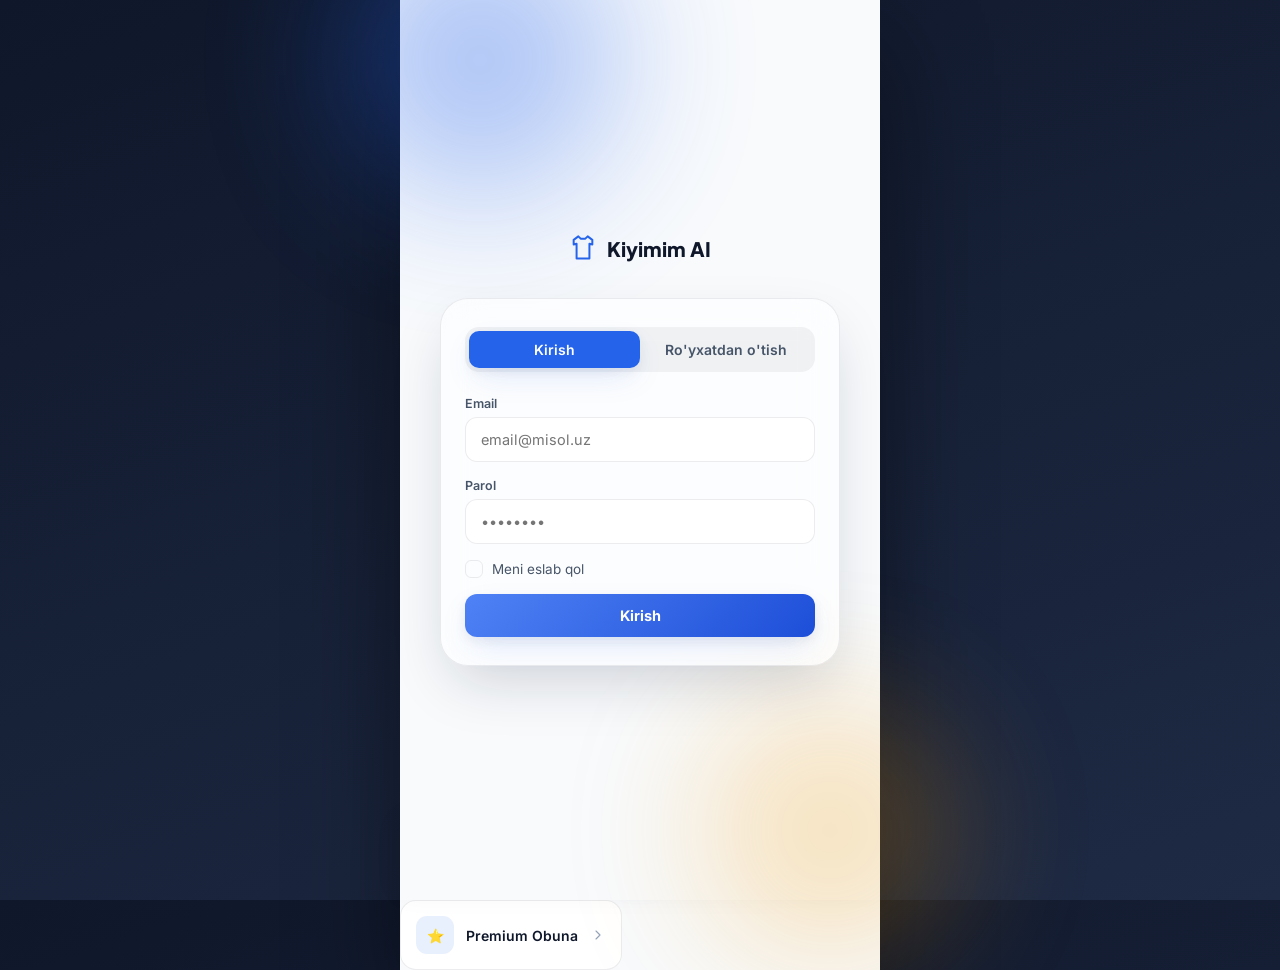
==== commit ecaa9110: "JS" ====
--- a/index.html
+++ b/index.html
@@ -1,733 +1,1018 @@
 <!DOCTYPE html>
 <html lang="uz">
+
 <head>
-<meta charset="UTF-8">
-<meta name="viewport" content="width=device-width, initial-scale=1.0, viewport-fit=cover, maximum-scale=1.0">
-<title>Kiyimim AI — Har kun uchun aqlli kiyinish yordamchisi</title>
-<link rel="stylesheet" href="/css/style.css">
-<meta name="description" content="Kiyimim AI — sun'iy intellekt yordamida garderobingizni boshqaring va har kunga mos kiyim tavsiyalarini oling.">
-<meta name="theme-color" content="#2563EB">
-<link rel="manifest" href="manifest.json">
-<link rel="preconnect" href="https://fonts.googleapis.com">
-<link rel="preconnect" href="https://fonts.gstatic.com" crossorigin>
-<link href="https://fonts.googleapis.com/css2?family=Plus+Jakarta+Sans:wght@400;500;600;700;800&family=Inter:wght@400;500;600;700&display=swap" rel="stylesheet">
+  <meta charset="UTF-8">
+  <meta name="viewport" content="width=device-width, initial-scale=1.0, viewport-fit=cover, maximum-scale=1.0">
+  <title>Kiyimim AI — Har kun uchun aqlli kiyinish yordamchisi</title>
+  <link rel="stylesheet" href="/css/style.css">
+  <meta name="description"
+    content="Kiyimim AI — sun'iy intellekt yordamida garderobingizni boshqaring va har kunga mos kiyim tavsiyalarini oling.">
+  <meta name="theme-color" content="#2563EB">
+  <link rel="manifest" href="manifest.json">
+  <link rel="preconnect" href="https://fonts.googleapis.com">
+  <link rel="preconnect" href="https://fonts.gstatic.com" crossorigin>
+  <link
+    href="https://fonts.googleapis.com/css2?family=Plus+Jakarta+Sans:wght@400;500;600;700;800&family=Inter:wght@400;500;600;700&display=swap"
+    rel="stylesheet">
 </head>
+
 <body>
 
-<!-- ============ SVG SPRITE (ICONS) ============ -->
-<svg style="display:none">
-  <symbol id="ic-home" viewBox="0 0 24 24"><path d="M3 11.2 12 4l9 7.2V20a1 1 0 0 1-1 1h-5v-6H9v6H4a1 1 0 0 1-1-1z"/></symbol>
-  <symbol id="ic-shirt" viewBox="0 0 24 24"><path d="M8 2 4 5v4l2.5-.6V21h11V8.4L20 9V5l-4-3-2 2h-4z"/></symbol>
-  <symbol id="ic-plus" viewBox="0 0 24 24"><path d="M12 4v16M4 12h16"/></symbol>
-  <symbol id="ic-ai" viewBox="0 0 24 24"><path d="M12 2v3M12 19v3M4.2 4.2l2.1 2.1M17.7 17.7l2.1 2.1M2 12h3M19 12h3M4.2 19.8l2.1-2.1M17.7 6.3l2.1-2.1"/><circle cx="12" cy="12" r="4"/></symbol>
-  <symbol id="ic-user" viewBox="0 0 24 24"><circle cx="12" cy="8" r="4"/><path d="M4 21c0-4.4 3.6-7 8-7s8 2.6 8 7"/></symbol>
-  <symbol id="ic-heart" viewBox="0 0 24 24"><path d="M12 21s-7.5-4.6-10-9.3C.6 8.3 2.2 4.8 5.6 4.1c2-.4 4 .5 6.4 3 2.4-2.5 4.4-3.4 6.4-3 3.4.7 5 4.2 3.6 7.6C19.5 16.4 12 21 12 21z"/></symbol>
-  <symbol id="ic-search" viewBox="0 0 24 24"><circle cx="11" cy="11" r="7"/><path d="m21 21-4.3-4.3"/></symbol>
-  <symbol id="ic-filter" viewBox="0 0 24 24"><path d="M4 6h16M7 12h10M10 18h4"/></symbol>
-  <symbol id="ic-edit" viewBox="0 0 24 24"><path d="M12 20h9"/><path d="M16.5 3.5a2.1 2.1 0 0 1 3 3L7 19l-4 1 1-4Z"/></symbol>
-  <symbol id="ic-trash" viewBox="0 0 24 24"><path d="M4 7h16M9 7V4h6v3M6 7l1 13h10l1-13"/></symbol>
-  <symbol id="ic-back" viewBox="0 0 24 24"><path d="m15 18-6-6 6-6"/></symbol>
-  <symbol id="ic-close" viewBox="0 0 24 24"><path d="m6 6 12 12M18 6 6 18"/></symbol>
-  <symbol id="ic-sun" viewBox="0 0 24 24"><circle cx="12" cy="12" r="4"/><path d="M12 2v2M12 20v2M4.9 4.9l1.4 1.4M17.7 17.7l1.4 1.4M2 12h2M20 12h2M4.9 19.1l1.4-1.4M17.7 6.3l1.4-1.4"/></symbol>
-  <symbol id="ic-moon" viewBox="0 0 24 24"><path d="M21 12.8A9 9 0 1 1 11.2 3 7 7 0 0 0 21 12.8Z"/></symbol>
-  <symbol id="ic-chart" viewBox="0 0 24 24"><path d="M4 20V10M12 20V4M20 20v-7"/></symbol>
-  <symbol id="ic-camera" viewBox="0 0 24 24"><path d="M4 8h3l2-2h6l2 2h3v11H4z"/><circle cx="12" cy="13.5" r="3.5"/></symbol>
-  <symbol id="ic-chevron" viewBox="0 0 24 24"><path d="m9 6 6 6-6 6"/></symbol>
-  <symbol id="ic-star" viewBox="0 0 24 24"><path d="m12 2 3.1 6.6 7.2.8-5.4 5 1.5 7.2L12 18l-6.4 3.6 1.5-7.2-5.4-5 7.2-.8z"/></symbol>
-  <symbol id="ic-bell" viewBox="0 0 24 24"><path d="M6 10a6 6 0 1 1 12 0c0 4 1.5 5.5 1.5 5.5H4.5S6 14 6 10Z"/><path d="M9.5 18a2.5 2.5 0 0 0 5 0"/></symbol>
-  <symbol id="ic-shield" viewBox="0 0 24 24"><path d="M12 2 4 5v6c0 5 3.4 8.7 8 10 4.6-1.3 8-5 8-10V5z"/></symbol>
-  <symbol id="ic-cloud" viewBox="0 0 24 24"><path d="M7 18a4.5 4.5 0 0 1-.4-9A5.5 5.5 0 0 1 17 8.5a4 4 0 0 1-.7 8H7Z"/></symbol>
-  <symbol id="ic-logout" viewBox="0 0 24 24"><path d="M9 21H5a1 1 0 0 1-1-1V4a1 1 0 0 1 1-1h4M16 17l5-5-5-5M21 12H9"/></symbol>
-  <symbol id="ic-check" viewBox="0 0 24 24"><path d="m5 12 5 5 9-9"/></symbol>
-  <symbol id="ic-up" viewBox="0 0 24 24"><path d="M12 19V5M5 12l7-7 7 7"/></symbol>
-  <symbol id="ic-globe" viewBox="0 0 24 24"><circle cx="12" cy="12" r="9"/><path d="M3 12h18M12 3a15 15 0 0 1 0 18 15 15 0 0 1 0-18Z"/></symbol>
-  <symbol id="ic-calendar" viewBox="0 0 24 24"><rect x="3" y="5" width="18" height="16" rx="2"/><path d="M3 9h18M8 3v4M16 3v4"/></symbol>
-  <symbol id="ic-award" viewBox="0 0 24 24"><circle cx="12" cy="8" r="5"/><path d="m8.5 12.5-1.5 8 5-2.5 5 2.5-1.5-8"/></symbol>
-  <symbol id="ic-gift" viewBox="0 0 24 24"><rect x="3" y="9" width="18" height="12" rx="1"/><path d="M3 9h18v4H3zM12 9v12M12 9C10 5 6 5 6 7.5S9 9 12 9ZM12 9c2-4 6-4 6-1.5S15 9 12 9Z"/></symbol>
-  <symbol id="ic-copy" viewBox="0 0 24 24"><rect x="9" y="9" width="12" height="12" rx="2"/><path d="M5 15H4a1 1 0 0 1-1-1V4a1 1 0 0 1 1-1h10a1 1 0 0 1 1 1v1"/></symbol>
-  <symbol id="ic-send" viewBox="0 0 24 24"><path d="M22 2 11 13M22 2 15 22l-4-9-9-4Z"/></symbol>
-  <symbol id="ic-mail" viewBox="0 0 24 24"><rect x="3" y="5" width="18" height="14" rx="2"/><path d="m4 6.5 8 6 8-6"/></symbol>
-</svg>
-
-<!-- ============ SPLASH SCREEN ============ -->
-<section id="splash" class="screen splash">
-  <div class="splash-bg"></div>
-  <div class="splash-content">
-    <div class="splash-logo">
-      <svg viewBox="0 0 24 24" class="splash-logo-icon"><use href="#ic-shirt"/></svg>
-      <div class="splash-ring"></div>
+  <!-- ============ SVG SPRITE (ICONS) ============ -->
+  <svg style="display:none">
+    <symbol id="ic-home" viewBox="0 0 24 24">
+      <path d="M3 11.2 12 4l9 7.2V20a1 1 0 0 1-1 1h-5v-6H9v6H4a1 1 0 0 1-1-1z" />
+    </symbol>
+    <symbol id="ic-shirt" viewBox="0 0 24 24">
+      <path d="M8 2 4 5v4l2.5-.6V21h11V8.4L20 9V5l-4-3-2 2h-4z" />
+    </symbol>
+    <symbol id="ic-plus" viewBox="0 0 24 24">
+      <path d="M12 4v16M4 12h16" />
+    </symbol>
+    <symbol id="ic-ai" viewBox="0 0 24 24">
+      <path d="M12 2v3M12 19v3M4.2 4.2l2.1 2.1M17.7 17.7l2.1 2.1M2 12h3M19 12h3M4.2 19.8l2.1-2.1M17.7 6.3l2.1-2.1" />
+      <circle cx="12" cy="12" r="4" />
+    </symbol>
+    <symbol id="ic-user" viewBox="0 0 24 24">
+      <circle cx="12" cy="8" r="4" />
+      <path d="M4 21c0-4.4 3.6-7 8-7s8 2.6 8 7" />
+    </symbol>
+    <symbol id="ic-heart" viewBox="0 0 24 24">
+      <path
+        d="M12 21s-7.5-4.6-10-9.3C.6 8.3 2.2 4.8 5.6 4.1c2-.4 4 .5 6.4 3 2.4-2.5 4.4-3.4 6.4-3 3.4.7 5 4.2 3.6 7.6C19.5 16.4 12 21 12 21z" />
+    </symbol>
+    <symbol id="ic-search" viewBox="0 0 24 24">
+      <circle cx="11" cy="11" r="7" />
+      <path d="m21 21-4.3-4.3" />
+    </symbol>
+    <symbol id="ic-filter" viewBox="0 0 24 24">
+      <path d="M4 6h16M7 12h10M10 18h4" />
+    </symbol>
+    <symbol id="ic-edit" viewBox="0 0 24 24">
+      <path d="M12 20h9" />
+      <path d="M16.5 3.5a2.1 2.1 0 0 1 3 3L7 19l-4 1 1-4Z" />
+    </symbol>
+    <symbol id="ic-trash" viewBox="0 0 24 24">
+      <path d="M4 7h16M9 7V4h6v3M6 7l1 13h10l1-13" />
+    </symbol>
+    <symbol id="ic-back" viewBox="0 0 24 24">
+      <path d="m15 18-6-6 6-6" />
+    </symbol>
+    <symbol id="ic-close" viewBox="0 0 24 24">
+      <path d="m6 6 12 12M18 6 6 18" />
+    </symbol>
+    <symbol id="ic-sun" viewBox="0 0 24 24">
+      <circle cx="12" cy="12" r="4" />
+      <path d="M12 2v2M12 20v2M4.9 4.9l1.4 1.4M17.7 17.7l1.4 1.4M2 12h2M20 12h2M4.9 19.1l1.4-1.4M17.7 6.3l1.4-1.4" />
+    </symbol>
+    <symbol id="ic-moon" viewBox="0 0 24 24">
+      <path d="M21 12.8A9 9 0 1 1 11.2 3 7 7 0 0 0 21 12.8Z" />
+    </symbol>
+    <symbol id="ic-chart" viewBox="0 0 24 24">
+      <path d="M4 20V10M12 20V4M20 20v-7" />
+    </symbol>
+    <symbol id="ic-camera" viewBox="0 0 24 24">
+      <path d="M4 8h3l2-2h6l2 2h3v11H4z" />
+      <circle cx="12" cy="13.5" r="3.5" />
+    </symbol>
+    <symbol id="ic-chevron" viewBox="0 0 24 24">
+      <path d="m9 6 6 6-6 6" />
+    </symbol>
+    <symbol id="ic-star" viewBox="0 0 24 24">
+      <path d="m12 2 3.1 6.6 7.2.8-5.4 5 1.5 7.2L12 18l-6.4 3.6 1.5-7.2-5.4-5 7.2-.8z" />
+    </symbol>
+    <symbol id="ic-bell" viewBox="0 0 24 24">
+      <path d="M6 10a6 6 0 1 1 12 0c0 4 1.5 5.5 1.5 5.5H4.5S6 14 6 10Z" />
+      <path d="M9.5 18a2.5 2.5 0 0 0 5 0" />
+    </symbol>
+    <symbol id="ic-shield" viewBox="0 0 24 24">
+      <path d="M12 2 4 5v6c0 5 3.4 8.7 8 10 4.6-1.3 8-5 8-10V5z" />
+    </symbol>
+    <symbol id="ic-cloud" viewBox="0 0 24 24">
+      <path d="M7 18a4.5 4.5 0 0 1-.4-9A5.5 5.5 0 0 1 17 8.5a4 4 0 0 1-.7 8H7Z" />
+    </symbol>
+    <symbol id="ic-logout" viewBox="0 0 24 24">
+      <path d="M9 21H5a1 1 0 0 1-1-1V4a1 1 0 0 1 1-1h4M16 17l5-5-5-5M21 12H9" />
+    </symbol>
+    <symbol id="ic-check" viewBox="0 0 24 24">
+      <path d="m5 12 5 5 9-9" />
+    </symbol>
+    <symbol id="ic-up" viewBox="0 0 24 24">
+      <path d="M12 19V5M5 12l7-7 7 7" />
+    </symbol>
+    <symbol id="ic-globe" viewBox="0 0 24 24">
+      <circle cx="12" cy="12" r="9" />
+      <path d="M3 12h18M12 3a15 15 0 0 1 0 18 15 15 0 0 1 0-18Z" />
+    </symbol>
+    <symbol id="ic-calendar" viewBox="0 0 24 24">
+      <rect x="3" y="5" width="18" height="16" rx="2" />
+      <path d="M3 9h18M8 3v4M16 3v4" />
+    </symbol>
+    <symbol id="ic-award" viewBox="0 0 24 24">
+      <circle cx="12" cy="8" r="5" />
+      <path d="m8.5 12.5-1.5 8 5-2.5 5 2.5-1.5-8" />
+    </symbol>
+    <symbol id="ic-gift" viewBox="0 0 24 24">
+      <rect x="3" y="9" width="18" height="12" rx="1" />
+      <path d="M3 9h18v4H3zM12 9v12M12 9C10 5 6 5 6 7.5S9 9 12 9ZM12 9c2-4 6-4 6-1.5S15 9 12 9Z" />
+    </symbol>
+    <symbol id="ic-copy" viewBox="0 0 24 24">
+      <rect x="9" y="9" width="12" height="12" rx="2" />
+      <path d="M5 15H4a1 1 0 0 1-1-1V4a1 1 0 0 1 1-1h10a1 1 0 0 1 1 1v1" />
+    </symbol>
+    <symbol id="ic-send" viewBox="0 0 24 24">
+      <path d="M22 2 11 13M22 2 15 22l-4-9-9-4Z" />
+    </symbol>
+    <symbol id="ic-mail" viewBox="0 0 24 24">
+      <rect x="3" y="5" width="18" height="14" rx="2" />
+      <path d="m4 6.5 8 6 8-6" />
+    </symbol>
+  </svg>
+
+  <!-- ============ SPLASH SCREEN ============ -->
+  <section id="splash" class="screen splash">
+    <div class="splash-bg"></div>
+    <div class="splash-content">
+      <div class="splash-logo">
+        <svg viewBox="0 0 24 24" class="splash-logo-icon">
+          <use href="#ic-shirt" />
+        </svg>
+        <div class="splash-ring"></div>
+      </div>
+      <h1 class="splash-title">Kiyimim<span>AI</span></h1>
+      <p class="splash-tagline">Har kun uchun aqlli kiyinish yordamchisi</p>
+      <div class="splash-loader"><span></span><span></span><span></span></div>
     </div>
-    <h1 class="splash-title">Kiyimim<span>AI</span></h1>
-    <p class="splash-tagline">Har kun uchun aqlli kiyinish yordamchisi</p>
-    <div class="splash-loader"><span></span><span></span><span></span></div>
-  </div>
-</section>
-
-<!-- ============ AUTH SCREEN ============ -->
-<section id="auth" class="screen auth">
-  <div class="auth-blob a"></div>
-  <div class="auth-blob b"></div>
-  <div class="auth-wrap">
-    <div class="auth-brand">
-      <svg viewBox="0 0 24 24" class="auth-brand-icon"><use href="#ic-shirt"/></svg>
-      <span>Kiyimim AI</span>
+  </section>
+
+  <!-- ============ AUTH SCREEN ============ -->
+  <section id="auth" class="screen auth">
+    <div class="auth-blob a"></div>
+    <div class="auth-blob b"></div>
+    <div class="auth-wrap">
+      <div class="auth-brand">
+        <svg viewBox="0 0 24 24" class="auth-brand-icon">
+          <use href="#ic-shirt" />
+        </svg>
+        <span>Kiyimim AI</span>
+      </div>
+
+      <div class="auth-card glass">
+        <div class="auth-tabs">
+          <button class="auth-tab active" data-tab="login">Kirish</button>
+          <button class="auth-tab" data-tab="register">Ro'yxatdan o'tish</button>
+          <span class="auth-tab-indicator"></span>
+        </div>
+
+        <form id="loginForm" class="auth-form active">
+          <div class="field">
+            <label>Email</label>
+            <input type="email" id="loginEmail" placeholder="email@misol.uz" required>
+          </div>
+          <div class="field">
+            <label>Parol</label>
+            <input type="password" id="loginPassword" placeholder="••••••••" required>
+          </div>
+          <label class="remember">
+            <input type="checkbox" id="rememberMe">
+            <span class="checkbox-visual"></span>
+            Meni eslab qol
+          </label>
+          <button type="submit" class="btn btn-primary btn-block">Kirish</button>
+        </form>
+
+        <form id="registerForm" class="auth-form">
+          <div class="field">
+            <label>Ism</label>
+            <input type="text" id="regName" placeholder="Ismingiz" required>
+          </div>
+          <div class="field">
+            <label>Email</label>
+            <input type="email" id="regEmail" placeholder="email@misol.uz" required>
+          </div>
+          <div class="field">
+            <label>Parol</label>
+            <input type="password" id="regPassword" placeholder="Kamida 6 ta belgi" required>
+          </div>
+          <button type="submit" class="btn btn-primary btn-block">Ro'yxatdan o'tish</button>
+        </form>
+      </div>
     </div>
-
-    <div class="auth-card glass">
-      <div class="auth-tabs">
-        <button class="auth-tab active" data-tab="login">Kirish</button>
-        <button class="auth-tab" data-tab="register">Ro'yxatdan o'tish</button>
-        <span class="auth-tab-indicator"></span>
-      </div>
-
-      <form id="loginForm" class="auth-form active">
+  </section>
+
+  <!-- ============ APP SHELL ============ -->
+  <div id="appShell" class="app-shell">
+
+    <!-- ---- HOME ---- -->
+    <main id="view-home" class="view active">
+      <header class="home-header">
+        <div class="home-header-top">
+          <div>
+            <p class="eyebrow" id="greetingText">Xayrli tong</p>
+            <h1 class="home-name" id="userNameDisplay">Foydalanuvchi</h1>
+          </div>
+          <button class="icon-btn glass" id="notifBtn" aria-label="Bildirishnomalar">
+            <svg viewBox="0 0 24 24">
+              <use href="#ic-bell" />
+            </svg>
+            <span class="dot"></span>
+          </button>
+        </div>
+        <div class="home-meta-row">
+          <span class="chip" id="todayDate">—</span>
+          <button class="chip chip-weather" id="weatherChip">
+            <svg viewBox="0 0 24 24">
+              <use href="#ic-cloud" />
+            </svg>
+            <span id="weatherText">Ob-havo...</span>
+          </button>
+        </div>
+      </header>
+
+      <section class="section-block">
+        <div class="section-head">
+          <h2>Bugungi AI tavsiya</h2>
+          <button class="link-btn" data-nav="ai">Barchasi <svg viewBox="0 0 24 24">
+              <use href="#ic-chevron" />
+            </svg></button>
+        </div>
+        <div class="today-look glass" id="todayLookCard">
+          <!-- filled by JS -->
+        </div>
+      </section>
+
+      <section class="section-block">
+        <div class="stat-grid">
+          <div class="stat-card">
+            <span class="stat-num" id="statTotal">0</span>
+            <span class="stat-label">Jami kiyim</span>
+          </div>
+          <div class="stat-card stat-card-accent">
+            <span class="stat-num" id="statFav">0</span>
+            <span class="stat-label">Sevimlilar</span>
+          </div>
+        </div>
+      </section>
+
+      <section class="section-block">
+        <div class="section-head">
+          <h2>Oxirgi qo'shilgan</h2>
+          <button class="link-btn" data-nav="wardrobe">Hammasi <svg viewBox="0 0 24 24">
+              <use href="#ic-chevron" />
+            </svg></button>
+        </div>
+        <div class="latest-scroll" id="latestItemScroll"></div>
+      </section>
+
+      <section class="section-block">
+        <div class="section-head">
+          <h2>Tezkor tugmalar</h2>
+        </div>
+        <div class="quick-grid">
+          <button class="quick-btn" data-nav="add"><svg viewBox="0 0 24 24">
+              <use href="#ic-plus" />
+            </svg><span>Qo'shish</span></button>
+          <button class="quick-btn" data-nav="ai"><svg viewBox="0 0 24 24">
+              <use href="#ic-ai" />
+            </svg><span>AI tavsiya</span></button>
+          <button class="quick-btn" data-nav="favorites"><svg viewBox="0 0 24 24">
+              <use href="#ic-heart" />
+            </svg><span>Sevimlilar</span></button>
+          <button class="quick-btn" data-nav="stats"><svg viewBox="0 0 24 24">
+              <use href="#ic-chart" />
+            </svg><span>Statistika</span></button>
+        </div>
+      </section>
+
+      <section class="section-block section-block-last">
+        <div class="section-head">
+          <h2>So'nggi faoliyat</h2>
+        </div>
+        <ul class="activity-list" id="activityList"></ul>
+      </section>
+    </main>
+
+    <!-- ---- WARDROBE (Kiyimlarim) ---- -->
+    <main id="view-wardrobe" class="view">
+      <header class="page-header">
+        <h1>Kiyimlarim</h1>
+        <div class="page-header-actions">
+          <button class="icon-btn" id="searchToggleBtn"><svg viewBox="0 0 24 24">
+              <use href="#ic-search" />
+            </svg></button>
+          <button class="icon-btn" id="filterToggleBtn"><svg viewBox="0 0 24 24">
+              <use href="#ic-filter" />
+            </svg><span class="badge" id="filterBadge" hidden></span></button>
+        </div>
+      </header>
+
+      <div class="search-bar" id="searchBar">
+        <svg viewBox="0 0 24 24">
+          <use href="#ic-search" />
+        </svg>
+        <input type="text" id="searchInput" placeholder="Kiyim, brend yoki rang qidiring...">
+        <button id="searchClear" class="icon-btn-mini" hidden><svg viewBox="0 0 24 24">
+            <use href="#ic-close" />
+          </svg></button>
+      </div>
+
+      <div class="category-scroll" id="categoryScroll"></div>
+
+      <div class="wardrobe-grid" id="wardrobeGrid"></div>
+      <div class="empty-state" id="wardrobeEmpty" hidden>
+        <svg viewBox="0 0 24 24">
+          <use href="#ic-shirt" />
+        </svg>
+        <h3>Garderob bo'sh</h3>
+        <p>Birinchi kiyimingizni qo'shing va AI tavsiyalarini oling.</p>
+        <button class="btn btn-primary" data-nav="add">Kiyim qo'shish</button>
+      </div>
+    </main>
+
+    <!-- ---- ADD ITEM ---- -->
+    <main id="view-add" class="view">
+      <header class="page-header">
+        <button class="icon-btn" data-nav="wardrobe"><svg viewBox="0 0 24 24">
+            <use href="#ic-back" />
+          </svg></button>
+        <h1 id="addFormTitle">Kiyim qo'shish</h1>
+        <span style="width:44px"></span>
+      </header>
+
+      <form id="itemForm" class="item-form">
+        <input type="hidden" id="itemId">
+        <div class="photo-upload" id="photoUpload">
+          <img id="photoPreview" alt="" hidden>
+          <div class="photo-upload-placeholder" id="photoPlaceholder">
+            <svg viewBox="0 0 24 24">
+              <use href="#ic-camera" />
+            </svg>
+            <span>Rasm qo'shish</span>
+          </div>
+          <input type="file" id="photoInput" accept="image/*" hidden>
+        </div>
+
+        <div class="field">
+          <label>Nomi *</label>
+          <input type="text" id="itemName" placeholder="Masalan: Oq futbolka" required>
+        </div>
+
+        <div class="field-row">
+          <div class="field">
+            <label>Kategoriya *</label>
+            <select id="itemCategory" required></select>
+          </div>
+          <div class="field">
+            <label>Rang *</label>
+            <select id="itemColor" required></select>
+          </div>
+        </div>
+
+        <div class="field-row">
+          <div class="field">
+            <label>Brend</label>
+            <input type="text" id="itemBrand" placeholder="Masalan: Zara">
+          </div>
+          <div class="field">
+            <label>Narx (so'm)</label>
+            <input type="number" id="itemPrice" placeholder="0" min="0">
+          </div>
+        </div>
+
+        <div class="field-row">
+          <div class="field">
+            <label>Fasl *</label>
+            <select id="itemSeason" required></select>
+          </div>
+          <div class="field">
+            <label>Material</label>
+            <input type="text" id="itemMaterial" placeholder="Masalan: Paxta">
+          </div>
+        </div>
+
+        <div class="field">
+          <label>Holati</label>
+          <div class="segmented" id="itemConditionSeg">
+            <button type="button" class="seg-btn active" data-value="Yangi">Yangi</button>
+            <button type="button" class="seg-btn" data-value="Yaxshi">Yaxshi</button>
+            <button type="button" class="seg-btn" data-value="Eskirgan">Eskirgan</button>
+          </div>
+        </div>
+
+        <div class="field">
+          <label>Izoh</label>
+          <textarea id="itemNote" rows="3" placeholder="Qo'shimcha izoh..."></textarea>
+        </div>
+
+        <button type="submit" class="btn btn-primary btn-block btn-lg" id="itemSaveBtn">Saqlash</button>
+      </form>
+    </main>
+
+    <!-- ---- AI RECOMMENDATION ---- -->
+    <main id="view-ai" class="view">
+      <header class="page-header">
+        <h1>AI Tavsiya</h1>
+        <span style="width:44px"></span>
+      </header>
+
+      <section class="section-block">
+        <p class="ai-intro">Vaziyatni tanlang, AI garderobingizdagi eng mos kombinatsiyani tayyorlaydi.</p>
+        <div class="occasion-grid" id="occasionGrid"></div>
+      </section>
+
+      <section class="section-block" id="aiResultWrap" hidden>
+        <div class="ai-result glass">
+          <div class="ai-result-head">
+            <div class="match-ring" id="matchRing">
+              <svg viewBox="0 0 120 120">
+                <circle class="ring-bg" cx="60" cy="60" r="52"></circle>
+                <circle class="ring-fg" id="ringFg" cx="60" cy="60" r="52"></circle>
+              </svg>
+              <div class="match-ring-label"><span id="matchPercent">0%</span><small>moslik</small></div>
+            </div>
+            <div>
+              <h3 id="aiOccasionTitle">Tavsiya</h3>
+              <p id="aiOccasionDesc">Garderobingizdan tanlangan kombinatsiya</p>
+            </div>
+          </div>
+          <div class="ai-outfit-grid" id="aiOutfitGrid"></div>
+          <div class="ai-result-actions">
+            <button class="btn btn-secondary" id="saveOutfitBtn">
+              <svg viewBox="0 0 24 24" style="width:18px;height:18px">
+                <use href="#ic-star" />
+              </svg>
+              Saqlash
+            </button>
+            <button class="btn btn-primary" id="refreshAiBtn">
+              <svg viewBox="0 0 24 24" style="width:18px;height:18px">
+                <use href="#ic-ai" />
+              </svg>
+              Yangilash
+            </button>
+          </div>
+        </div>
+      </section>
+
+      <div class="empty-state" id="aiEmpty">
+        <svg viewBox="0 0 24 24">
+          <use href="#ic-ai" />
+        </svg>
+        <h3>Vaziyatni tanlang</h3>
+        <p>Yuqoridan bir vaziyatni tanlasangiz, AI sizga mos kiyim tavsiya qiladi.</p>
+      </div>
+    </main>
+
+    <!-- ---- FAVORITES ---- -->
+    <main id="view-favorites" class="view">
+      <header class="page-header">
+        <button class="icon-btn" data-nav="profile"><svg viewBox="0 0 24 24">
+            <use href="#ic-back" />
+          </svg></button>
+        <h1>Sevimlilar</h1>
+        <span style="width:44px"></span>
+      </header>
+      <div class="wardrobe-grid" id="favoritesGrid"></div>
+      <div class="empty-state" id="favoritesEmpty" hidden>
+        <svg viewBox="0 0 24 24">
+          <use href="#ic-heart" />
+        </svg>
+        <h3>Sevimlilar bo'sh</h3>
+        <p>Kiyimlaringizni yoqtirilganlarga qo'shing.</p>
+      </div>
+    </main>
+
+    <!-- ---- STATS ---- -->
+    <main id="view-stats" class="view">
+      <header class="page-header">
+        <button class="icon-btn" data-nav="profile"><svg viewBox="0 0 24 24">
+            <use href="#ic-back" />
+          </svg></button>
+        <h1>Statistika</h1>
+        <span style="width:44px"></span>
+      </header>
+
+      <div class="stat-grid stat-grid-4" id="statsSummary"></div>
+
+      <section class="section-block">
+        <div class="section-head">
+          <h2>Kategoriyalar bo'yicha</h2>
+        </div>
+        <div class="bar-chart" id="categoryChart"></div>
+      </section>
+
+      <section class="section-block">
+        <div class="section-head">
+          <h2>Ranglar bo'yicha</h2>
+        </div>
+        <div class="color-chart" id="colorChart"></div>
+      </section>
+    </main>
+
+    <!-- ---- PROFILE ---- -->
+    <main id="view-profile" class="view">
+      <header class="page-header">
+        <h1>Profil</h1>
+        <span style="width:44px"></span>
+      </header>
+
+      <div class="profile-hero">
+        <div class="profile-avatar" id="profileAvatar">FI</div>
+        <h2 id="profileName">Foydalanuvchi</h2>
+        <p id="profileEmail">email@misol.uz</p>
+      </div>
+
+      <div class="profile-menu">
+        <button class="profile-item" data-nav="wardrobe">
+          <span class="profile-item-icon"><svg viewBox="0 0 24 24">
+              <use href="#ic-shirt" />
+            </svg></span>
+          <span>Mening garderobim</span>
+          <svg class="chev" viewBox="0 0 24 24">
+            <use href="#ic-chevron" />
+          </svg>
+        </button>
+        <button class="profile-item" data-nav="favorites">
+          <span class="profile-item-icon"><svg viewBox="0 0 24 24">
+              <use href="#ic-heart" />
+            </svg></span>
+          <span>Sevimlilar</span>
+          <svg class="chev" viewBox="0 0 24 24">
+            <use href="#ic-chevron" />
+          </svg>
+        </button>
+        <button class="profile-item" data-nav="stats">
+          <span class="profile-item-icon"><svg viewBox="0 0 24 24">
+              <use href="#ic-chart" />
+            </svg></span>
+          <span>Statistika</span>
+          <svg class="chev" viewBox="0 0 24 24">
+            <use href="#ic-chevron" />
+          </svg>
+        </button>
+        <button class="profile-item" data-nav="outfits">
+          <span class="profile-item-icon"><svg viewBox="0 0 24 24">
+              <use href="#ic-star" />
+            </svg></span>
+          <span>Saqlangan outfitlar</span>
+          <svg class="chev" viewBox="0 0 24 24">
+            <use href="#ic-chevron" />
+          </svg>
+        </button>
+        <button class="profile-item" data-nav="calendar">
+          <span class="profile-item-icon"><svg viewBox="0 0 24 24">
+              <use href="#ic-calendar" />
+            </svg></span>
+          <span>Kiyim kalendari</span>
+          <svg class="chev" viewBox="0 0 24 24">
+            <use href="#ic-chevron" />
+          </svg>
+        </button>
+        <button class="profile-item" data-nav="badges">
+          <span class="profile-item-icon"><svg viewBox="0 0 24 24">
+              <use href="#ic-award" />
+            </svg></span>
+          <span>Yutuqlarim</span>
+          <svg class="chev" viewBox="0 0 24 24">
+            <use href="#ic-chevron" />
+          </svg>
+        </button>
+        <button class="profile-item" data-nav="settings">
+          <span class="profile-item-icon"><svg viewBox="0 0 24 24">
+              <use href="#ic-user" />
+            </svg></span>
+          <span>Sozlamalar</span>
+          <svg class="chev" viewBox="0 0 24 24">
+            <use href="#ic-chevron" />
+          </svg>
+        </button>
+        <button class="profile-item" data-nav="contact">
+          <span class="profile-item-icon"><svg viewBox="0 0 24 24">
+              <use href="#ic-mail" />
+            </svg></span>
+          <span>Bog'lanish</span>
+          <svg class="chev" viewBox="0 0 24 24">
+            <use href="#ic-chevron" />
+          </svg>
+        </button>
+        <button class="profile-item" data-nav="donate">
+          <span class="profile-item-icon"><svg viewBox="0 0 24 24">
+              <use href="#ic-gift" />
+            </svg></span>
+          <span>Loyihani qo'llab-quvvatlash</span>
+          <svg class="chev" viewBox="0 0 24 24">
+            <use href="#ic-chevron" />
+          </svg>
+        </button>
+        <button class="profile-item profile-item-danger" id="logoutBtn">
+          <span class="profile-item-icon"><svg viewBox="0 0 24 24">
+              <use href="#ic-logout" />
+            </svg></span>
+          <span>Chiqish</span>
+        </button>
+      </div>
+    </main>
+
+    <!-- ---- SETTINGS ---- -->
+    <main id="view-settings" class="view">
+      <header class="page-header">
+        <button class="icon-btn" data-nav="profile"><svg viewBox="0 0 24 24">
+            <use href="#ic-back" />
+          </svg></button>
+        <h1>Sozlamalar</h1>
+        <span style="width:44px"></span>
+      </header>
+
+      <div class="settings-group">
+        <p class="settings-group-title">Ko'rinish</p>
+        <div class="settings-row">
+          <span class="settings-row-icon"><svg viewBox="0 0 24 24">
+              <use href="#ic-sun" />
+            </svg></span>
+          <span>Yorug' rejim</span>
+          <label class="switch"><input type="radio" name="theme" id="themeLight"><span
+              class="switch-visual"></span></label>
+        </div>
+        <div class="settings-row">
+          <span class="settings-row-icon"><svg viewBox="0 0 24 24">
+              <use href="#ic-moon" />
+            </svg></span>
+          <span>Tungi rejim</span>
+          <label class="switch"><input type="radio" name="theme" id="themeDark"><span
+              class="switch-visual"></span></label>
+        </div>
+      </div>
+
+      <div class="settings-group">
+        <p class="settings-group-title">Umumiy</p>
+        <div class="settings-row">
+          <span class="settings-row-icon"><svg viewBox="0 0 24 24">
+              <use href="#ic-globe" />
+            </svg></span>
+          <span>Til</span>
+          <span class="settings-value">O'zbekcha</span>
+        </div>
+        <div class="settings-row">
+          <span class="settings-row-icon"><svg viewBox="0 0 24 24">
+              <use href="#ic-bell" />
+            </svg></span>
+          <span>Bildirishnomalar</span>
+          <label class="toggle"><input type="checkbox" id="notifToggle" checked><span
+              class="toggle-visual"></span></label>
+        </div>
+      </div>
+
+      <div class="settings-group">
+        <p class="settings-group-title">Ma'lumotlar</p>
+        <button class="settings-row settings-row-btn" id="backupBtn">
+          <span class="settings-row-icon"><svg viewBox="0 0 24 24">
+              <use href="#ic-shield" />
+            </svg></span>
+          <span>Zaxira nusxa yuklab olish</span>
+          <svg class="chev" viewBox="0 0 24 24">
+            <use href="#ic-chevron" />
+          </svg>
+        </button>
+        <button class="settings-row settings-row-btn" id="privacyBtn">
+          <span class="settings-row-icon"><svg viewBox="0 0 24 24">
+              <use href="#ic-shield" />
+            </svg></span>
+          <span>Maxfiylik siyosati</span>
+          <svg class="chev" viewBox="0 0 24 24">
+            <use href="#ic-chevron" />
+          </svg>
+        </button>
+      </div>
+    </main>
+
+    <!-- ---- SAQLANGAN OUTFITLAR ---- -->
+    <main id="view-outfits" class="view">
+      <header class="page-header">
+        <button class="icon-btn" data-nav="profile"><svg viewBox="0 0 24 24">
+            <use href="#ic-back" />
+          </svg></button>
+        <h1>Saqlangan outfitlar</h1>
+        <span style="width:44px"></span>
+      </header>
+      <p class="ai-intro">AI tavsiyalaridan yoqqanlarini saqlab, keyinroq qayta kiyib chiqing.</p>
+      <div class="outfit-grid" id="outfitsGrid"></div>
+      <div class="empty-state" id="outfitsEmpty" hidden>
+        <svg viewBox="0 0 24 24">
+          <use href="#ic-star" />
+        </svg>
+        <h3>Outfit saqlanmagan</h3>
+        <p>AI Tavsiya bo'limida kombinatsiya oling va "Saqlash" tugmasini bosing.</p>
+        <button class="btn btn-primary" data-nav="ai">AI Tavsiyaga o'tish</button>
+      </div>
+    </main>
+
+    <!-- ---- KIYIM KALENDARI ---- -->
+    <main id="view-calendar" class="view">
+      <header class="page-header">
+        <button class="icon-btn" data-nav="profile"><svg viewBox="0 0 24 24">
+            <use href="#ic-back" />
+          </svg></button>
+        <h1>Kiyim kalendari</h1>
+        <span style="width:44px"></span>
+      </header>
+
+      <div class="calendar-nav">
+        <button class="icon-btn" id="calPrevBtn"><svg viewBox="0 0 24 24" style="transform:rotate(180deg)">
+            <use href="#ic-chevron" />
+          </svg></button>
+        <h3 id="calMonthLabel">—</h3>
+        <button class="icon-btn" id="calNextBtn"><svg viewBox="0 0 24 24">
+            <use href="#ic-chevron" />
+          </svg></button>
+      </div>
+      <div class="calendar-weekdays">
+        <span>Du</span><span>Se</span><span>Ch</span><span>Pa</span><span>Ju</span><span>Sh</span><span>Ya</span>
+      </div>
+      <div class="calendar-grid" id="calendarGrid"></div>
+
+      <div class="section-block" style="margin-top:24px">
+        <div class="section-head">
+          <h2>Tanlangan kun</h2>
+        </div>
+        <div class="day-log-card glass" id="dayLogCard"></div>
+      </div>
+    </main>
+
+    <!-- ---- YUTUQLARIM (BADGES) ---- -->
+    <main id="view-badges" class="view">
+      <header class="page-header">
+        <button class="icon-btn" data-nav="profile"><svg viewBox="0 0 24 24">
+            <use href="#ic-back" />
+          </svg></button>
+        <h1>Yutuqlarim</h1>
+        <span style="width:44px"></span>
+      </header>
+      <div class="badges-summary glass" id="badgesSummary"></div>
+      <div class="badge-grid" id="badgeGrid"></div>
+    </main>
+
+    <!-- ---- BOG'LANISH ---- -->
+    <main id="view-contact" class="view">
+      <header class="page-header">
+        <button class="icon-btn" data-nav="profile"><svg viewBox="0 0 24 24">
+            <use href="#ic-back" />
+          </svg></button>
+        <h1>Bog'lanish</h1>
+        <span style="width:44px"></span>
+      </header>
+
+      <p class="ai-intro">Taklif, shikoyat yoki savolingiz bo'lsa — bemalol yozing. Sizga tez orada javob beramiz.</p>
+
+      <div class="contact-channels">
+        <a class="contact-channel" href="kiyimim.ai@gmail.com">
+          <span class="settings-row-icon"><svg viewBox="0 0 24 24">
+              <use href="#ic-mail" />
+            </svg></span>
+          <div>
+            <p>Email:</p><span>kiyimim.ai@gmail.com</span>
+          </div>
+        </a>
+        <a class="contact-channel" href="https://t.me/wenzone72" target="_blank" rel="noopener">
+          <span class="settings-row-icon"><svg viewBox="0 0 24 24">
+              <use href="#ic-send" />
+            </svg></span>
+          <div>
+            <p>Telegram:</p><span>@wenzone72</span>
+          </div>
+        </a>
+      </div>
+
+      <form id="contactForm" class="item-form" style="margin-top:22px">
+        <div class="field">
+          <label>Ism</label>
+          <input type="text" id="contactName" placeholder="Ismingiz" required>
+        </div>
         <div class="field">
           <label>Email</label>
-          <input type="email" id="loginEmail" placeholder="email@misol.uz" required>
+          <input type="email" id="contactEmail" placeholder="email@misol.uz" required>
         </div>
         <div class="field">
-          <label>Parol</label>
-          <input type="password" id="loginPassword" placeholder="••••••••" required>
-        </div>
-        <label class="remember">
-          <input type="checkbox" id="rememberMe">
-          <span class="checkbox-visual"></span>
-          Meni eslab qol
-        </label>
-        <button type="submit" class="btn btn-primary btn-block">Kirish</button>
+          <label>Xabar</label>
+          <textarea id="contactMessage" rows="4" placeholder="Fikringizni yozing..." required></textarea>
+        </div>
+        <button type="submit" class="btn btn-primary btn-block btn-lg">
+          <svg viewBox="0 0 24 24" style="width:18px;height:18px">
+            <use href="#ic-send" />
+          </svg>
+          Yuborish
+        </button>
       </form>
-
-      <form id="registerForm" class="auth-form">
-        <div class="field">
-          <label>Ism</label>
-          <input type="text" id="regName" placeholder="Ismingiz" required>
-        </div>
-        <div class="field">
-          <label>Email</label>
-          <input type="email" id="regEmail" placeholder="email@misol.uz" required>
-        </div>
-        <div class="field">
-          <label>Parol</label>
-          <input type="password" id="regPassword" placeholder="Kamida 6 ta belgi" required>
-        </div>
-        <button type="submit" class="btn btn-primary btn-block">Ro'yxatdan o'tish</button>
-      </form>
+    </main>
+
+    <!-- ---- DONAT / QO'LLAB-QUVVATLASH ---- -->
+    <main id="view-donate" class="view">
+      <header class="page-header">
+        <button class="icon-btn" data-nav="profile"><svg viewBox="0 0 24 24">
+            <use href="#ic-back" />
+          </svg></button>
+        <h1>Qo'llab-quvvatlash</h1>
+        <span style="width:44px"></span>
+      </header>
+
+      <div class="donate-hero glass">
+        <svg viewBox="0 0 24 24" class="donate-hero-icon">
+          <use href="#ic-gift" />
+        </svg>
+        <h2>Loyihani qo'llab-quvvatlang</h2>
+        <p>Kiyimim AI mustaqil loyiha sifatida rivojlanmoqda. Sizning homiyligingiz yangi funksiyalar yaratishga yordam
+          beradi.</p>
+      </div>
+
+      <div class="section-block">
+        <div class="section-head">
+          <h2>Miqdorni tanlang</h2>
+        </div>
+        <div class="donate-amounts" id="donateAmounts">
+          <button class="donate-amount-btn" data-amount="10000">10 000 so'm</button>
+          <button class="donate-amount-btn active" data-amount="25000">25 000 so'm</button>
+          <button class="donate-amount-btn" data-amount="50000">50 000 so'm</button>
+          <button class="donate-amount-btn" data-amount="custom">O'zim kiritaman</button>
+        </div>
+        <input type="number" id="donateCustomAmount" class="donate-custom-input" placeholder="Miqdorni kiriting (so'm)"
+          hidden>
+      </div>
+
+      <div class="section-block">
+        <div class="section-head">
+          <h2>To'lov usuli</h2>
+        </div>
+
+        <div class="pay-method-card">
+          <div>
+            <p class="pay-method-title">Bank kartasi</p>
+            <p class="pay-method-value">4067 0700 0861 0359</p>
+          </div>
+          <button class="icon-btn copy-btn" data-copy="4067070008610359"><svg viewBox="0 0 24 24">
+              <use href="#ic-copy" />
+            </svg></button>
+        </div>
+      </div>
+
+      <button class="btn btn-primary btn-block btn-lg" id="donateConfirmBtn">
+        <svg viewBox="0 0 24 24" style="width:18px;height:18px">
+          <use href="#ic-gift" />
+        </svg>
+        Rahmat, men qo'llab-quvvatlayman
+      </button>
+      <p class="donate-disclaimer">Bu — demo sahifa: real to'lov amalga oshirilmaydi, faqat rekvizitlar nusxalanadi.</p>
+    </main>
+
+
+    <!-- PREMIUM OBUNA -->
+<button class="profile-item" data-nav="premium">
+  <span class="profile-item-icon">⭐</span>
+  <span>Premium Obuna</span>
+  <svg class="chev" viewBox="0 0 24 24"><use href="#ic-chevron"/></svg>
+</button>
+
+<!-- ==== PREMIUM OBUNA ==== -->
+<main id="view-premium" class="view">
+  <header class="page-header">
+    <button class="icon-btn" data-nav="profile"><svg viewBox="0 0 24 24"><use href="#ic-back"/></svg></button>
+    <h1>Premium Obuna</h1>
+    <span style="width:44px"></span>
+  </header>
+
+  <div class="premium-plans" id="premiumPlansContainer"></div>
+
+  <p style="text-align:center; margin-top:20px; color:var(--text-3); font-size:13px;">
+    Bu demo versiya. Real to'lov amalga oshirilmaydi.
+  </p>
+</main>
+
+    <!-- ---- BOTTOM NAVIGATION ---- -->
+    <nav class="bottom-nav glass">
+      <button class="nav-btn active" data-nav="home"><svg viewBox="0 0 24 24">
+          <use href="#ic-home" />
+        </svg><span>Bosh sahifa</span></button>
+      <button class="nav-btn" data-nav="wardrobe"><svg viewBox="0 0 24 24">
+          <use href="#ic-shirt" />
+        </svg><span>Kiyimlarim</span></button>
+      <button class="nav-btn nav-btn-fab" data-nav="add"><span class="fab-inner"><svg viewBox="0 0 24 24">
+            <use href="#ic-plus" />
+          </svg></span></button>
+      <button class="nav-btn" data-nav="ai"><svg viewBox="0 0 24 24">
+          <use href="#ic-ai" />
+        </svg><span>AI Tavsiya</span></button>
+      <button class="nav-btn" data-nav="profile"><svg viewBox="0 0 24 24">
+          <use href="#ic-user" />
+        </svg><span>Profil</span></button>
+    </nav>
+
+    <button class="back-to-top" id="backToTop"><svg viewBox="0 0 24 24">
+        <use href="#ic-up" />
+      </svg></button>
+  </div>
+
+  <!-- ============ FILTER MODAL ============ -->
+  <div class="modal-overlay" id="filterModal">
+    <div class="modal-sheet">
+      <div class="modal-handle"></div>
+      <div class="modal-head">
+        <h3>Filtr</h3>
+        <button class="link-btn" id="filterReset">Tozalash</button>
+      </div>
+      <div class="filter-body">
+        <p class="filter-label">Kategoriya</p>
+        <div class="chip-select" id="filterCategory"></div>
+        <p class="filter-label">Rang</p>
+        <div class="chip-select" id="filterColor"></div>
+        <p class="filter-label">Fasl</p>
+        <div class="chip-select" id="filterSeason"></div>
+        <p class="filter-label">Narx oralig'i</p>
+        <div class="price-range">
+          <input type="number" id="filterPriceMin" placeholder="Dan">
+          <span>—</span>
+          <input type="number" id="filterPriceMax" placeholder="Gacha">
+        </div>
+      </div>
+      <button class="btn btn-primary btn-block" id="filterApply">Qo'llash</button>
     </div>
   </div>
-</section>
-
-<!-- ============ APP SHELL ============ -->
-<div id="appShell" class="app-shell">
-
-  <!-- ---- HOME ---- -->
-  <main id="view-home" class="view active">
-    <header class="home-header">
-      <div class="home-header-top">
-        <div>
-          <p class="eyebrow" id="greetingText">Xayrli tong</p>
-          <h1 class="home-name" id="userNameDisplay">Foydalanuvchi</h1>
-        </div>
-        <button class="icon-btn glass" id="notifBtn" aria-label="Bildirishnomalar">
-          <svg viewBox="0 0 24 24"><use href="#ic-bell"/></svg>
-          <span class="dot"></span>
-        </button>
-      </div>
-      <div class="home-meta-row">
-        <span class="chip" id="todayDate">—</span>
-        <button class="chip chip-weather" id="weatherChip">
-          <svg viewBox="0 0 24 24"><use href="#ic-cloud"/></svg>
-          <span id="weatherText">Ob-havo...</span>
-        </button>
-      </div>
-    </header>
-
-    <section class="section-block">
-      <div class="section-head">
-        <h2>Bugungi AI tavsiya</h2>
-        <button class="link-btn" data-nav="ai">Barchasi <svg viewBox="0 0 24 24"><use href="#ic-chevron"/></svg></button>
-      </div>
-      <div class="today-look glass" id="todayLookCard">
-        <!-- filled by JS -->
-      </div>
-    </section>
-
-    <section class="section-block">
-      <div class="stat-grid">
-        <div class="stat-card">
-          <span class="stat-num" id="statTotal">0</span>
-          <span class="stat-label">Jami kiyim</span>
-        </div>
-        <div class="stat-card stat-card-accent">
-          <span class="stat-num" id="statFav">0</span>
-          <span class="stat-label">Sevimlilar</span>
-        </div>
-      </div>
-    </section>
-
-    <section class="section-block">
-      <div class="section-head">
-        <h2>Oxirgi qo'shilgan</h2>
-        <button class="link-btn" data-nav="wardrobe">Hammasi <svg viewBox="0 0 24 24"><use href="#ic-chevron"/></svg></button>
-      </div>
-      <div class="latest-scroll" id="latestItemScroll"></div>
-    </section>
-
-    <section class="section-block">
-      <div class="section-head"><h2>Tezkor tugmalar</h2></div>
-      <div class="quick-grid">
-        <button class="quick-btn" data-nav="add"><svg viewBox="0 0 24 24"><use href="#ic-plus"/></svg><span>Qo'shish</span></button>
-        <button class="quick-btn" data-nav="ai"><svg viewBox="0 0 24 24"><use href="#ic-ai"/></svg><span>AI tavsiya</span></button>
-        <button class="quick-btn" data-nav="favorites"><svg viewBox="0 0 24 24"><use href="#ic-heart"/></svg><span>Sevimlilar</span></button>
-        <button class="quick-btn" data-nav="stats"><svg viewBox="0 0 24 24"><use href="#ic-chart"/></svg><span>Statistika</span></button>
-      </div>
-    </section>
-
-    <section class="section-block section-block-last">
-      <div class="section-head"><h2>So'nggi faoliyat</h2></div>
-      <ul class="activity-list" id="activityList"></ul>
-    </section>
-  </main>
-
-  <!-- ---- WARDROBE (Kiyimlarim) ---- -->
-  <main id="view-wardrobe" class="view">
-    <header class="page-header">
-      <h1>Kiyimlarim</h1>
-      <div class="page-header-actions">
-        <button class="icon-btn" id="searchToggleBtn"><svg viewBox="0 0 24 24"><use href="#ic-search"/></svg></button>
-        <button class="icon-btn" id="filterToggleBtn"><svg viewBox="0 0 24 24"><use href="#ic-filter"/></svg><span class="badge" id="filterBadge" hidden></span></button>
-      </div>
-    </header>
-
-    <div class="search-bar" id="searchBar">
-      <svg viewBox="0 0 24 24"><use href="#ic-search"/></svg>
-      <input type="text" id="searchInput" placeholder="Kiyim, brend yoki rang qidiring...">
-      <button id="searchClear" class="icon-btn-mini" hidden><svg viewBox="0 0 24 24"><use href="#ic-close"/></svg></button>
-    </div>
-
-    <div class="category-scroll" id="categoryScroll"></div>
-
-    <div class="wardrobe-grid" id="wardrobeGrid"></div>
-    <div class="empty-state" id="wardrobeEmpty" hidden>
-      <svg viewBox="0 0 24 24"><use href="#ic-shirt"/></svg>
-      <h3>Garderob bo'sh</h3>
-      <p>Birinchi kiyimingizni qo'shing va AI tavsiyalarini oling.</p>
-      <button class="btn btn-primary" data-nav="add">Kiyim qo'shish</button>
-    </div>
-  </main>
-
-  <!-- ---- ADD ITEM ---- -->
-  <main id="view-add" class="view">
-    <header class="page-header">
-      <button class="icon-btn" data-nav="wardrobe"><svg viewBox="0 0 24 24"><use href="#ic-back"/></svg></button>
-      <h1 id="addFormTitle">Kiyim qo'shish</h1>
-      <span style="width:44px"></span>
-    </header>
-
-    <form id="itemForm" class="item-form">
-      <input type="hidden" id="itemId">
-      <div class="photo-upload" id="photoUpload">
-        <img id="photoPreview" alt="" hidden>
-        <div class="photo-upload-placeholder" id="photoPlaceholder">
-          <svg viewBox="0 0 24 24"><use href="#ic-camera"/></svg>
-          <span>Rasm qo'shish</span>
-        </div>
-        <input type="file" id="photoInput" accept="image/*" hidden>
-      </div>
-
-      <div class="field">
-        <label>Nomi *</label>
-        <input type="text" id="itemName" placeholder="Masalan: Oq futbolka" required>
-      </div>
-
-      <div class="field-row">
-        <div class="field">
-          <label>Kategoriya *</label>
-          <select id="itemCategory" required></select>
-        </div>
-        <div class="field">
-          <label>Rang *</label>
-          <select id="itemColor" required></select>
-        </div>
-      </div>
-
-      <div class="field-row">
-        <div class="field">
-          <label>Brend</label>
-          <input type="text" id="itemBrand" placeholder="Masalan: Zara">
-        </div>
-        <div class="field">
-          <label>Narx (so'm)</label>
-          <input type="number" id="itemPrice" placeholder="0" min="0">
-        </div>
-      </div>
-
-      <div class="field-row">
-        <div class="field">
-          <label>Fasl *</label>
-          <select id="itemSeason" required></select>
-        </div>
-        <div class="field">
-          <label>Material</label>
-          <input type="text" id="itemMaterial" placeholder="Masalan: Paxta">
-        </div>
-      </div>
-
-      <div class="field">
-        <label>Holati</label>
-        <div class="segmented" id="itemConditionSeg">
-          <button type="button" class="seg-btn active" data-value="Yangi">Yangi</button>
-          <button type="button" class="seg-btn" data-value="Yaxshi">Yaxshi</button>
-          <button type="button" class="seg-btn" data-value="Eskirgan">Eskirgan</button>
-        </div>
-      </div>
-
-      <div class="field">
-        <label>Izoh</label>
-        <textarea id="itemNote" rows="3" placeholder="Qo'shimcha izoh..."></textarea>
-      </div>
-
-      <button type="submit" class="btn btn-primary btn-block btn-lg" id="itemSaveBtn">Saqlash</button>
-    </form>
-  </main>
-
-  <!-- ---- AI RECOMMENDATION ---- -->
-  <main id="view-ai" class="view">
-    <header class="page-header">
-      <h1>AI Tavsiya</h1>
-      <span style="width:44px"></span>
-    </header>
-
-    <section class="section-block">
-      <p class="ai-intro">Vaziyatni tanlang, AI garderobingizdagi eng mos kombinatsiyani tayyorlaydi.</p>
-      <div class="occasion-grid" id="occasionGrid"></div>
-    </section>
-
-    <section class="section-block" id="aiResultWrap" hidden>
-      <div class="ai-result glass">
-        <div class="ai-result-head">
-          <div class="match-ring" id="matchRing">
-            <svg viewBox="0 0 120 120">
-              <circle class="ring-bg" cx="60" cy="60" r="52"></circle>
-              <circle class="ring-fg" id="ringFg" cx="60" cy="60" r="52"></circle>
-            </svg>
-            <div class="match-ring-label"><span id="matchPercent">0%</span><small>moslik</small></div>
-          </div>
-          <div>
-            <h3 id="aiOccasionTitle">Tavsiya</h3>
-            <p id="aiOccasionDesc">Garderobingizdan tanlangan kombinatsiya</p>
-          </div>
-        </div>
-        <div class="ai-outfit-grid" id="aiOutfitGrid"></div>
-        <div class="ai-result-actions">
-          <button class="btn btn-secondary" id="saveOutfitBtn">
-            <svg viewBox="0 0 24 24" style="width:18px;height:18px"><use href="#ic-star"/></svg>
-            Saqlash
-          </button>
-          <button class="btn btn-primary" id="refreshAiBtn">
-            <svg viewBox="0 0 24 24" style="width:18px;height:18px"><use href="#ic-ai"/></svg>
-            Yangilash
-          </button>
-        </div>
-      </div>
-    </section>
-
-    <div class="empty-state" id="aiEmpty">
-      <svg viewBox="0 0 24 24"><use href="#ic-ai"/></svg>
-      <h3>Vaziyatni tanlang</h3>
-      <p>Yuqoridan bir vaziyatni tanlasangiz, AI sizga mos kiyim tavsiya qiladi.</p>
-    </div>
-  </main>
-
-  <!-- ---- FAVORITES ---- -->
-  <main id="view-favorites" class="view">
-    <header class="page-header">
-      <button class="icon-btn" data-nav="profile"><svg viewBox="0 0 24 24"><use href="#ic-back"/></svg></button>
-      <h1>Sevimlilar</h1>
-      <span style="width:44px"></span>
-    </header>
-    <div class="wardrobe-grid" id="favoritesGrid"></div>
-    <div class="empty-state" id="favoritesEmpty" hidden>
-      <svg viewBox="0 0 24 24"><use href="#ic-heart"/></svg>
-      <h3>Sevimlilar bo'sh</h3>
-      <p>Kiyimlaringizni yoqtirilganlarga qo'shing.</p>
-    </div>
-  </main>
-
-  <!-- ---- STATS ---- -->
-  <main id="view-stats" class="view">
-    <header class="page-header">
-      <button class="icon-btn" data-nav="profile"><svg viewBox="0 0 24 24"><use href="#ic-back"/></svg></button>
-      <h1>Statistika</h1>
-      <span style="width:44px"></span>
-    </header>
-
-    <div class="stat-grid stat-grid-4" id="statsSummary"></div>
-
-    <section class="section-block">
-      <div class="section-head"><h2>Kategoriyalar bo'yicha</h2></div>
-      <div class="bar-chart" id="categoryChart"></div>
-    </section>
-
-    <section class="section-block">
-      <div class="section-head"><h2>Ranglar bo'yicha</h2></div>
-      <div class="color-chart" id="colorChart"></div>
-    </section>
-  </main>
-
-  <!-- ---- PROFILE ---- -->
-  <main id="view-profile" class="view">
-    <header class="page-header">
-      <h1>Profil</h1>
-      <span style="width:44px"></span>
-    </header>
-
-    <div class="profile-hero">
-      <div class="profile-avatar" id="profileAvatar">FI</div>
-      <h2 id="profileName">Foydalanuvchi</h2>
-      <p id="profileEmail">email@misol.uz</p>
-    </div>
-
-    <div class="profile-menu">
-      <button class="profile-item" data-nav="wardrobe">
-        <span class="profile-item-icon"><svg viewBox="0 0 24 24"><use href="#ic-shirt"/></svg></span>
-        <span>Mening garderobim</span>
-        <svg class="chev" viewBox="0 0 24 24"><use href="#ic-chevron"/></svg>
-      </button>
-      <button class="profile-item" data-nav="favorites">
-        <span class="profile-item-icon"><svg viewBox="0 0 24 24"><use href="#ic-heart"/></svg></span>
-        <span>Sevimlilar</span>
-        <svg class="chev" viewBox="0 0 24 24"><use href="#ic-chevron"/></svg>
-      </button>
-      <button class="profile-item" data-nav="stats">
-        <span class="profile-item-icon"><svg viewBox="0 0 24 24"><use href="#ic-chart"/></svg></span>
-        <span>Statistika</span>
-        <svg class="chev" viewBox="0 0 24 24"><use href="#ic-chevron"/></svg>
-      </button>
-      <button class="profile-item" data-nav="outfits">
-        <span class="profile-item-icon"><svg viewBox="0 0 24 24"><use href="#ic-star"/></svg></span>
-        <span>Saqlangan outfitlar</span>
-        <svg class="chev" viewBox="0 0 24 24"><use href="#ic-chevron"/></svg>
-      </button>
-      <button class="profile-item" data-nav="calendar">
-        <span class="profile-item-icon"><svg viewBox="0 0 24 24"><use href="#ic-calendar"/></svg></span>
-        <span>Kiyim kalendari</span>
-        <svg class="chev" viewBox="0 0 24 24"><use href="#ic-chevron"/></svg>
-      </button>
-      <button class="profile-item" data-nav="badges">
-        <span class="profile-item-icon"><svg viewBox="0 0 24 24"><use href="#ic-award"/></svg></span>
-        <span>Yutuqlarim</span>
-        <svg class="chev" viewBox="0 0 24 24"><use href="#ic-chevron"/></svg>
-      </button>
-      <button class="profile-item" data-nav="settings">
-        <span class="profile-item-icon"><svg viewBox="0 0 24 24"><use href="#ic-user"/></svg></span>
-        <span>Sozlamalar</span>
-        <svg class="chev" viewBox="0 0 24 24"><use href="#ic-chevron"/></svg>
-      </button>
-      <button class="profile-item" data-nav="contact">
-        <span class="profile-item-icon"><svg viewBox="0 0 24 24"><use href="#ic-mail"/></svg></span>
-        <span>Bog'lanish</span>
-        <svg class="chev" viewBox="0 0 24 24"><use href="#ic-chevron"/></svg>
-      </button>
-      <button class="profile-item" data-nav="donate">
-        <span class="profile-item-icon"><svg viewBox="0 0 24 24"><use href="#ic-gift"/></svg></span>
-        <span>Loyihani qo'llab-quvvatlash</span>
-        <svg class="chev" viewBox="0 0 24 24"><use href="#ic-chevron"/></svg>
-      </button>
-      <button class="profile-item profile-item-danger" id="logoutBtn">
-        <span class="profile-item-icon"><svg viewBox="0 0 24 24"><use href="#ic-logout"/></svg></span>
-        <span>Chiqish</span>
-      </button>
-    </div>
-  </main>
-
-  <!-- ---- SETTINGS ---- -->
-  <main id="view-settings" class="view">
-    <header class="page-header">
-      <button class="icon-btn" data-nav="profile"><svg viewBox="0 0 24 24"><use href="#ic-back"/></svg></button>
-      <h1>Sozlamalar</h1>
-      <span style="width:44px"></span>
-    </header>
-
-    <div class="settings-group">
-      <p class="settings-group-title">Ko'rinish</p>
-      <div class="settings-row">
-        <span class="settings-row-icon"><svg viewBox="0 0 24 24"><use href="#ic-sun"/></svg></span>
-        <span>Yorug' rejim</span>
-        <label class="switch"><input type="radio" name="theme" id="themeLight"><span class="switch-visual"></span></label>
-      </div>
-      <div class="settings-row">
-        <span class="settings-row-icon"><svg viewBox="0 0 24 24"><use href="#ic-moon"/></svg></span>
-        <span>Tungi rejim</span>
-        <label class="switch"><input type="radio" name="theme" id="themeDark"><span class="switch-visual"></span></label>
-      </div>
-    </div>
-
-    <div class="settings-group">
-      <p class="settings-group-title">Umumiy</p>
-      <div class="settings-row">
-        <span class="settings-row-icon"><svg viewBox="0 0 24 24"><use href="#ic-globe"/></svg></span>
-        <span>Til</span>
-        <span class="settings-value">O'zbekcha</span>
-      </div>
-      <div class="settings-row">
-        <span class="settings-row-icon"><svg viewBox="0 0 24 24"><use href="#ic-bell"/></svg></span>
-        <span>Bildirishnomalar</span>
-        <label class="toggle"><input type="checkbox" id="notifToggle" checked><span class="toggle-visual"></span></label>
-      </div>
-    </div>
-
-    <div class="settings-group">
-      <p class="settings-group-title">Ma'lumotlar</p>
-      <button class="settings-row settings-row-btn" id="backupBtn">
-        <span class="settings-row-icon"><svg viewBox="0 0 24 24"><use href="#ic-shield"/></svg></span>
-        <span>Zaxira nusxa yuklab olish</span>
-        <svg class="chev" viewBox="0 0 24 24"><use href="#ic-chevron"/></svg>
-      </button>
-      <button class="settings-row settings-row-btn" id="privacyBtn">
-        <span class="settings-row-icon"><svg viewBox="0 0 24 24"><use href="#ic-shield"/></svg></span>
-        <span>Maxfiylik siyosati</span>
-        <svg class="chev" viewBox="0 0 24 24"><use href="#ic-chevron"/></svg>
-      </button>
-    </div>
-  </main>
-
-  <!-- ---- SAQLANGAN OUTFITLAR ---- -->
-  <main id="view-outfits" class="view">
-    <header class="page-header">
-      <button class="icon-btn" data-nav="profile"><svg viewBox="0 0 24 24"><use href="#ic-back"/></svg></button>
-      <h1>Saqlangan outfitlar</h1>
-      <span style="width:44px"></span>
-    </header>
-    <p class="ai-intro">AI tavsiyalaridan yoqqanlarini saqlab, keyinroq qayta kiyib chiqing.</p>
-    <div class="outfit-grid" id="outfitsGrid"></div>
-    <div class="empty-state" id="outfitsEmpty" hidden>
-      <svg viewBox="0 0 24 24"><use href="#ic-star"/></svg>
-      <h3>Outfit saqlanmagan</h3>
-      <p>AI Tavsiya bo'limida kombinatsiya oling va "Saqlash" tugmasini bosing.</p>
-      <button class="btn btn-primary" data-nav="ai">AI Tavsiyaga o'tish</button>
-    </div>
-  </main>
-
-  <!-- ---- KIYIM KALENDARI ---- -->
-  <main id="view-calendar" class="view">
-    <header class="page-header">
-      <button class="icon-btn" data-nav="profile"><svg viewBox="0 0 24 24"><use href="#ic-back"/></svg></button>
-      <h1>Kiyim kalendari</h1>
-      <span style="width:44px"></span>
-    </header>
-
-    <div class="calendar-nav">
-      <button class="icon-btn" id="calPrevBtn"><svg viewBox="0 0 24 24" style="transform:rotate(180deg)"><use href="#ic-chevron"/></svg></button>
-      <h3 id="calMonthLabel">—</h3>
-      <button class="icon-btn" id="calNextBtn"><svg viewBox="0 0 24 24"><use href="#ic-chevron"/></svg></button>
-    </div>
-    <div class="calendar-weekdays">
-      <span>Du</span><span>Se</span><span>Ch</span><span>Pa</span><span>Ju</span><span>Sh</span><span>Ya</span>
-    </div>
-    <div class="calendar-grid" id="calendarGrid"></div>
-
-    <div class="section-block" style="margin-top:24px">
-      <div class="section-head"><h2>Tanlangan kun</h2></div>
-      <div class="day-log-card glass" id="dayLogCard"></div>
-    </div>
-  </main>
-
-  <!-- ---- YUTUQLARIM (BADGES) ---- -->
-  <main id="view-badges" class="view">
-    <header class="page-header">
-      <button class="icon-btn" data-nav="profile"><svg viewBox="0 0 24 24"><use href="#ic-back"/></svg></button>
-      <h1>Yutuqlarim</h1>
-      <span style="width:44px"></span>
-    </header>
-    <div class="badges-summary glass" id="badgesSummary"></div>
-    <div class="badge-grid" id="badgeGrid"></div>
-  </main>
-
-  <!-- ---- BOG'LANISH ---- -->
-  <main id="view-contact" class="view">
-    <header class="page-header">
-      <button class="icon-btn" data-nav="profile"><svg viewBox="0 0 24 24"><use href="#ic-back"/></svg></button>
-      <h1>Bog'lanish</h1>
-      <span style="width:44px"></span>
-    </header>
-
-    <p class="ai-intro">Taklif, shikoyat yoki savolingiz bo'lsa — bemalol yozing. Sizga tez orada javob beramiz.</p>
-
-    <div class="contact-channels">
-      <a class="contact-channel" href="kiyimim.ai@gmail.com">
-        <span class="settings-row-icon"><svg viewBox="0 0 24 24"><use href="#ic-mail"/></svg></span>
-        <div><p>Email:</p><span>kiyimim.ai@gmail.com</span></div>
-      </a>
-      <a class="contact-channel" href="https://t.me/wenzone72" target="_blank" rel="noopener">
-        <span class="settings-row-icon"><svg viewBox="0 0 24 24"><use href="#ic-send"/></svg></span>
-        <div><p>Telegram:</p><span>@wenzone72</span></div>
-      </a>
-    </div>
-
-    <form id="contactForm" class="item-form" style="margin-top:22px">
-      <div class="field">
-        <label>Ism</label>
-        <input type="text" id="contactName" placeholder="Ismingiz" required>
-      </div>
-      <div class="field">
-        <label>Email</label>
-        <input type="email" id="contactEmail" placeholder="email@misol.uz" required>
-      </div>
-      <div class="field">
-        <label>Xabar</label>
-        <textarea id="contactMessage" rows="4" placeholder="Fikringizni yozing..." required></textarea>
-      </div>
-      <button type="submit" class="btn btn-primary btn-block btn-lg">
-        <svg viewBox="0 0 24 24" style="width:18px;height:18px"><use href="#ic-send"/></svg>
-        Yuborish
-      </button>
-    </form>
-  </main>
-
-  <!-- ---- DONAT / QO'LLAB-QUVVATLASH ---- -->
-  <main id="view-donate" class="view">
-    <header class="page-header">
-      <button class="icon-btn" data-nav="profile"><svg viewBox="0 0 24 24"><use href="#ic-back"/></svg></button>
-      <h1>Qo'llab-quvvatlash</h1>
-      <span style="width:44px"></span>
-    </header>
-
-    <div class="donate-hero glass">
-      <svg viewBox="0 0 24 24" class="donate-hero-icon"><use href="#ic-gift"/></svg>
-      <h2>Loyihani qo'llab-quvvatlang</h2>
-      <p>Kiyimim AI mustaqil loyiha sifatida rivojlanmoqda. Sizning homiyligingiz yangi funksiyalar yaratishga yordam beradi.</p>
-    </div>
-
-    <div class="section-block">
-      <div class="section-head"><h2>Miqdorni tanlang</h2></div>
-      <div class="donate-amounts" id="donateAmounts">
-        <button class="donate-amount-btn" data-amount="10000">10 000 so'm</button>
-        <button class="donate-amount-btn active" data-amount="25000">25 000 so'm</button>
-        <button class="donate-amount-btn" data-amount="50000">50 000 so'm</button>
-        <button class="donate-amount-btn" data-amount="custom">O'zim kiritaman</button>
-      </div>
-      <input type="number" id="donateCustomAmount" class="donate-custom-input" placeholder="Miqdorni kiriting (so'm)" hidden>
-    </div>
-
-    <div class="section-block">
-      <div class="section-head"><h2>To'lov usuli</h2></div>
-      
-      <div class="pay-method-card">
-        <div>
-          <p class="pay-method-title">Bank kartasi</p>
-          <p class="pay-method-value">4067 0700 0861 0359</p>
-        </div>
-        <button class="icon-btn copy-btn" data-copy="4067070008610359"><svg viewBox="0 0 24 24"><use href="#ic-copy"/></svg></button>
-      </div>
-    </div>
-
-    <button class="btn btn-primary btn-block btn-lg" id="donateConfirmBtn">
-      <svg viewBox="0 0 24 24" style="width:18px;height:18px"><use href="#ic-gift"/></svg>
-      Rahmat, men qo'llab-quvvatlayman
-    </button>
-    <p class="donate-disclaimer">Bu — demo sahifa: real to'lov amalga oshirilmaydi, faqat rekvizitlar nusxalanadi.</p>
-  </main>
-
-  <!-- ---- BOTTOM NAVIGATION ---- -->
-  <nav class="bottom-nav glass">
-    <button class="nav-btn active" data-nav="home"><svg viewBox="0 0 24 24"><use href="#ic-home"/></svg><span>Bosh sahifa</span></button>
-    <button class="nav-btn" data-nav="wardrobe"><svg viewBox="0 0 24 24"><use href="#ic-shirt"/></svg><span>Kiyimlarim</span></button>
-    <button class="nav-btn nav-btn-fab" data-nav="add"><span class="fab-inner"><svg viewBox="0 0 24 24"><use href="#ic-plus"/></svg></span></button>
-    <button class="nav-btn" data-nav="ai"><svg viewBox="0 0 24 24"><use href="#ic-ai"/></svg><span>AI Tavsiya</span></button>
-    <button class="nav-btn" data-nav="profile"><svg viewBox="0 0 24 24"><use href="#ic-user"/></svg><span>Profil</span></button>
-  </nav>
-
-  <button class="back-to-top" id="backToTop"><svg viewBox="0 0 24 24"><use href="#ic-up"/></svg></button>
-</div>
-
-<!-- ============ FILTER MODAL ============ -->
-<div class="modal-overlay" id="filterModal">
-  <div class="modal-sheet">
-    <div class="modal-handle"></div>
-    <div class="modal-head">
-      <h3>Filtr</h3>
-      <button class="link-btn" id="filterReset">Tozalash</button>
-    </div>
-    <div class="filter-body">
-      <p class="filter-label">Kategoriya</p>
-      <div class="chip-select" id="filterCategory"></div>
-      <p class="filter-label">Rang</p>
-      <div class="chip-select" id="filterColor"></div>
-      <p class="filter-label">Fasl</p>
-      <div class="chip-select" id="filterSeason"></div>
-      <p class="filter-label">Narx oralig'i</p>
-      <div class="price-range">
-        <input type="number" id="filterPriceMin" placeholder="Dan">
-        <span>—</span>
-        <input type="number" id="filterPriceMax" placeholder="Gacha">
-      </div>
-    </div>
-    <button class="btn btn-primary btn-block" id="filterApply">Qo'llash</button>
-  </div>
-</div>
-
-<!-- ============ ITEM DETAIL MODAL ============ -->
-<div class="modal-overlay" id="detailModal">
-  <div class="modal-sheet modal-sheet-detail">
-    <div class="modal-handle"></div>
-    <button class="modal-close" id="detailClose"><svg viewBox="0 0 24 24"><use href="#ic-close"/></svg></button>
-    <div class="detail-photo" id="detailPhoto"></div>
-    <div class="detail-body">
-      <div class="detail-head">
-        <h2 id="detailName">—</h2>
-        <button class="icon-btn heart-btn" id="detailFavBtn"><svg viewBox="0 0 24 24"><use href="#ic-heart"/></svg></button>
-      </div>
-      <p class="detail-category" id="detailCategory">—</p>
-      <div class="detail-tags" id="detailTags"></div>
-      <p class="detail-note" id="detailNote"></p>
-      <div class="detail-actions">
-        <button class="btn btn-secondary" id="detailEditBtn"><svg viewBox="0 0 24 24" style="width:18px;height:18px"><use href="#ic-edit"/></svg> Tahrirlash</button>
-        <button class="btn btn-danger-outline" id="detailDeleteBtn"><svg viewBox="0 0 24 24" style="width:18px;height:18px"><use href="#ic-trash"/></svg> O'chirish</button>
+
+  <!-- ============ ITEM DETAIL MODAL ============ -->
+  <div class="modal-overlay" id="detailModal">
+    <div class="modal-sheet modal-sheet-detail">
+      <div class="modal-handle"></div>
+      <button class="modal-close" id="detailClose"><svg viewBox="0 0 24 24">
+          <use href="#ic-close" />
+        </svg></button>
+      <div class="detail-photo" id="detailPhoto"></div>
+      <div class="detail-body">
+        <div class="detail-head">
+          <h2 id="detailName">—</h2>
+          <button class="icon-btn heart-btn" id="detailFavBtn"><svg viewBox="0 0 24 24">
+              <use href="#ic-heart" />
+            </svg></button>
+        </div>
+        <p class="detail-category" id="detailCategory">—</p>
+        <div class="detail-tags" id="detailTags"></div>
+        <p class="detail-note" id="detailNote"></p>
+        <div class="detail-actions">
+          <button class="btn btn-secondary" id="detailEditBtn"><svg viewBox="0 0 24 24" style="width:18px;height:18px">
+              <use href="#ic-edit" />
+            </svg> Tahrirlash</button>
+          <button class="btn btn-danger-outline" id="detailDeleteBtn"><svg viewBox="0 0 24 24"
+              style="width:18px;height:18px">
+              <use href="#ic-trash" />
+            </svg> O'chirish</button>
+        </div>
       </div>
     </div>
   </div>
-</div>
-
-<!-- ============ CONFIRM MODAL ============ -->
-<div class="modal-overlay" id="confirmModal">
-  <div class="confirm-box">
-    <h3 id="confirmTitle">Ishonchingiz komilmi?</h3>
-    <p id="confirmText">Bu amalni ortga qaytarib bo'lmaydi.</p>
-    <div class="confirm-actions">
-      <button class="btn btn-secondary" id="confirmCancel">Bekor qilish</button>
-      <button class="btn btn-danger" id="confirmOk">O'chirish</button>
+
+  <!-- ============ CONFIRM MODAL ============ -->
+  <div class="modal-overlay" id="confirmModal">
+    <div class="confirm-box">
+      <h3 id="confirmTitle">Ishonchingiz komilmi?</h3>
+      <p id="confirmText">Bu amalni ortga qaytarib bo'lmaydi.</p>
+      <div class="confirm-actions">
+        <button class="btn btn-secondary" id="confirmCancel">Bekor qilish</button>
+        <button class="btn btn-danger" id="confirmOk">O'chirish</button>
+      </div>
     </div>
   </div>
-</div>
-
-<!-- ============ TOAST CONTAINER ============ -->
-<div class="toast-container" id="toastContainer"></div>
-
-<!-- ============ SUCCESS ANIMATION OVERLAY ============ -->
-<div class="success-overlay" id="successOverlay">
-  <div class="success-check">
-    <svg viewBox="0 0 24 24"><use href="#ic-check"/></svg>
+
+  <!-- ============ TOAST CONTAINER ============ -->
+  <div class="toast-container" id="toastContainer"></div>
+
+  <!-- ============ SUCCESS ANIMATION OVERLAY ============ -->
+  <div class="success-overlay" id="successOverlay">
+    <div class="success-check">
+      <svg viewBox="0 0 24 24">
+        <use href="#ic-check" />
+      </svg>
+    </div>
+    <p id="successText">Saqlandi!</p>
   </div>
-  <p id="successText">Saqlandi!</p>
-</div>
-
-<script src="/js/storage.js"></script>
-<script src="/js/data.js"></script>
-<script src="/js/ui.js"></script>
-<script src="/js/auth.js"></script>
-<script src="/js/wardrobe.js"></script>
-<script src="/js/ai.js"></script>
-<script src="/js/app.js"></script>
-<script src="/js/features.js"></script>
-<script>
-  // PWA: offline arxitektura uchun service worker ro'yxatdan o'tkazish
-  if ('serviceWorker' in navigator) {
-    window.addEventListener('load', () => {
-      navigator.serviceWorker.register('sw.js').catch(() => {
-        console.warn("Service worker ro'yxatdan o'tmadi (fayl:// protokolida normal holat).");
+
+  <script src="/js/storage.js"></script>
+  <script src="/js/data.js"></script>
+  <script src="/js/ui.js"></script>
+  <script src="/js/auth.js"></script>
+  <script src="/js/wardrobe.js"></script>
+  <script src="/js/ai.js"></script>
+  <script src="/js/app.js"></script>
+  <script src="/js/features.js"></script>
+  <script src="/js/premium.js"></script>
+  <script src="/js/sw.js"></script>
+  <script src="/js/enhancements.js"></script>
+  <script src="/js/recommendation.js"></script>
+  <script>
+    // PWA: offline arxitektura uchun service worker ro'yxatdan o'tkazish
+    if ('serviceWorker' in navigator) {
+      window.addEventListener('load', () => {
+        navigator.serviceWorker.register('sw.js').catch(() => {
+          console.warn("Service worker ro'yxatdan o'tmadi (fayl:// protokolida normal holat).");
+        });
       });
-    });
-  }
-</script>
+    }
+  </script>
 </body>
+
 </html>
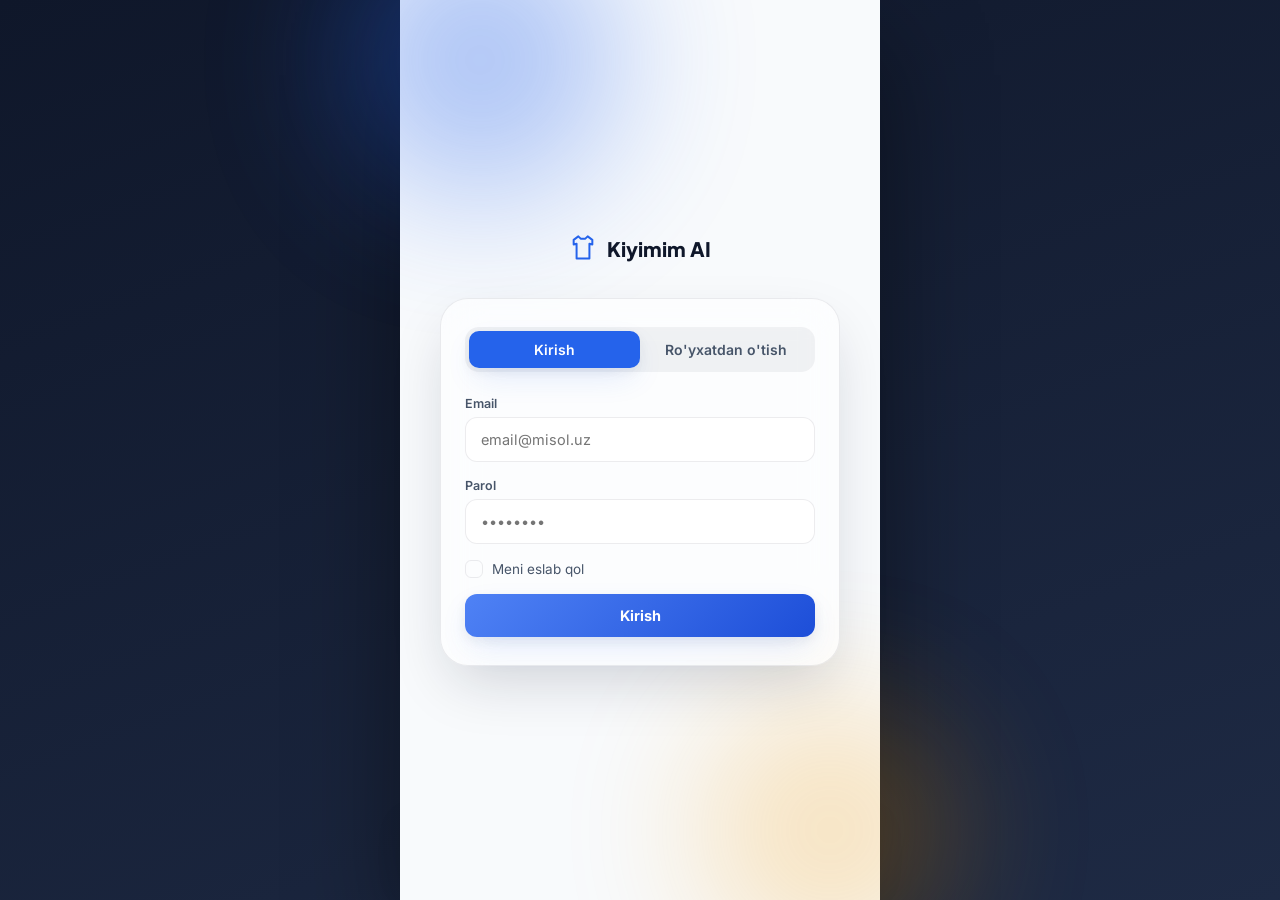
==== commit baeab30f: "JS" ====
--- a/index.html
+++ b/index.html
@@ -863,27 +863,7 @@
     </main>
 
 
-    <!-- PREMIUM OBUNA -->
-<button class="profile-item" data-nav="premium">
-  <span class="profile-item-icon">⭐</span>
-  <span>Premium Obuna</span>
-  <svg class="chev" viewBox="0 0 24 24"><use href="#ic-chevron"/></svg>
-</button>
-
-<!-- ==== PREMIUM OBUNA ==== -->
-<main id="view-premium" class="view">
-  <header class="page-header">
-    <button class="icon-btn" data-nav="profile"><svg viewBox="0 0 24 24"><use href="#ic-back"/></svg></button>
-    <h1>Premium Obuna</h1>
-    <span style="width:44px"></span>
-  </header>
-
-  <div class="premium-plans" id="premiumPlansContainer"></div>
-
-  <p style="text-align:center; margin-top:20px; color:var(--text-3); font-size:13px;">
-    Bu demo versiya. Real to'lov amalga oshirilmaydi.
-  </p>
-</main>
+
 
     <!-- ---- BOTTOM NAVIGATION ---- -->
     <nav class="bottom-nav glass">
--- a/css/style.css
+++ b/css/style.css
@@ -4,632 +4,2534 @@
    Type:     Plus Jakarta Sans (display) + Inter (body)
    ========================================================================== */
 
-:root{
+:root {
   /* --- brand palette (fixed by brief) --- */
-  --primary:#2563EB;
-  --primary-light:#4F82F5;
-  --primary-dark:#1D4ED8;
-  --secondary:#0F172A;
-  --bg:#F8FAFC;
+  --primary: #2563eb;
+  --primary-light: #4f82f5;
+  --primary-dark: #1d4ed8;
+  --secondary: #0f172a;
+  --bg: #f8fafc;
 
   /* --- supporting accents --- */
-  --accent-amber:#F59E0B;
-  --success:#10B981;
-  --danger:#EF4444;
-  --danger-dark:#DC2626;
+  --accent-amber: #f59e0b;
+  --success: #10b981;
+  --danger: #ef4444;
+  --danger-dark: #dc2626;
 
   /* --- surfaces / text (light mode) --- */
-  --surface:#FFFFFF;
-  --surface-glass:rgba(255,255,255,.62);
-  --surface-glass-strong:rgba(255,255,255,.82);
-  --border:rgba(15,23,42,.08);
-  --text-1:#0F172A;
-  --text-2:#475569;
-  --text-3:#94A3B8;
-  --shadow-sm:0 2px 8px rgba(15,23,42,.06);
-  --shadow-md:0 12px 32px -8px rgba(37,99,235,.18), 0 4px 12px rgba(15,23,42,.06);
-  --shadow-lg:0 24px 60px -12px rgba(15,23,42,.18);
-
-  --radius-lg:20px;
-  --radius-md:16px;
-  --radius-sm:12px;
-  --radius-xl:28px;
-
-  --font-display:'Plus Jakarta Sans',system-ui,sans-serif;
-  --font-body:'Inter',system-ui,sans-serif;
+  --surface: #ffffff;
+  --surface-glass: rgba(255, 255, 255, 0.62);
+  --surface-glass-strong: rgba(255, 255, 255, 0.82);
+  --border: rgba(15, 23, 42, 0.08);
+  --text-1: #0f172a;
+  --text-2: #475569;
+  --text-3: #94a3b8;
+  --shadow-sm: 0 2px 8px rgba(15, 23, 42, 0.06);
+  --shadow-md:
+    0 12px 32px -8px rgba(37, 99, 235, 0.18), 0 4px 12px rgba(15, 23, 42, 0.06);
+  --shadow-lg: 0 24px 60px -12px rgba(15, 23, 42, 0.18);
+
+  --radius-lg: 20px;
+  --radius-md: 16px;
+  --radius-sm: 12px;
+  --radius-xl: 28px;
+
+  --font-display: "Plus Jakarta Sans", system-ui, sans-serif;
+  --font-body: "Inter", system-ui, sans-serif;
 
   color-scheme: light;
 }
 
-html[data-theme="dark"]{
-  --bg:#0B1220;
-  --surface:#131B2C;
-  --surface-glass:rgba(19,27,44,.6);
-  --surface-glass-strong:rgba(19,27,44,.85);
-  --border:rgba(255,255,255,.08);
-  --text-1:#F1F5F9;
-  --text-2:#94A3B8;
-  --text-3:#5B6B85;
-  --shadow-sm:0 2px 10px rgba(0,0,0,.3);
-  --shadow-md:0 16px 40px -10px rgba(37,99,235,.35), 0 4px 14px rgba(0,0,0,.4);
-  --shadow-lg:0 24px 60px -12px rgba(0,0,0,.55);
+html[data-theme="dark"] {
+  --bg: #0b1220;
+  --surface: #131b2c;
+  --surface-glass: rgba(19, 27, 44, 0.6);
+  --surface-glass-strong: rgba(19, 27, 44, 0.85);
+  --border: rgba(255, 255, 255, 0.08);
+  --text-1: #f1f5f9;
+  --text-2: #94a3b8;
+  --text-3: #5b6b85;
+  --shadow-sm: 0 2px 10px rgba(0, 0, 0, 0.3);
+  --shadow-md:
+    0 16px 40px -10px rgba(37, 99, 235, 0.35), 0 4px 14px rgba(0, 0, 0, 0.4);
+  --shadow-lg: 0 24px 60px -12px rgba(0, 0, 0, 0.55);
   color-scheme: dark;
 }
 
-*,*::before,*::after{box-sizing:border-box; margin:0; padding:0;}
-html,body{height:100%;}
-body{
-  font-family:var(--font-body);
-  background:var(--bg);
-  color:var(--text-1);
-  -webkit-font-smoothing:antialiased;
-  overflow-x:hidden;
-  transition:background .4s ease, color .4s ease;
-}
-h1,h2,h3,h4{font-family:var(--font-display); letter-spacing:-.02em;}
-button, input, select, textarea{font-family:inherit; color:inherit;}
-button{cursor:pointer; border:none; background:none;}
-a{color:inherit; text-decoration:none;}
-ul{list-style:none;}
-::selection{background:var(--primary); color:#fff;}
-
-::-webkit-scrollbar{width:0; height:0;}
+*,
+*::before,
+*::after {
+  box-sizing: border-box;
+  margin: 0;
+  padding: 0;
+}
+html,
+body {
+  height: 100%;
+}
+body {
+  font-family: var(--font-body);
+  background: var(--bg);
+  color: var(--text-1);
+  -webkit-font-smoothing: antialiased;
+  overflow-x: hidden;
+  transition:
+    background 0.4s ease,
+    color 0.4s ease;
+}
+h1,
+h2,
+h3,
+h4 {
+  font-family: var(--font-display);
+  letter-spacing: -0.02em;
+}
+button,
+input,
+select,
+textarea {
+  font-family: inherit;
+  color: inherit;
+}
+button {
+  cursor: pointer;
+  border: none;
+  background: none;
+}
+a {
+  color: inherit;
+  text-decoration: none;
+}
+ul {
+  list-style: none;
+}
+::selection {
+  background: var(--primary);
+  color: #fff;
+}
+
+::-webkit-scrollbar {
+  width: 0;
+  height: 0;
+}
 
 /* reduced motion */
-@media (prefers-reduced-motion: reduce){
-  *{animation-duration:.01ms !important; transition-duration:.01ms !important;}
+@media (prefers-reduced-motion: reduce) {
+  * {
+    animation-duration: 0.01ms !important;
+    transition-duration: 0.01ms !important;
+  }
 }
 
 /* ==========================================================================
    Layout shell — simulate a mobile app frame on larger viewports
    ========================================================================== */
-.screen{
-  position:fixed; inset:0;
-  display:flex;
-  z-index:50;
-}
-.app-shell{
-  max-width:480px;
-  margin:0 auto;
-  min-height:100vh;
-  position:relative;
-  background:var(--bg);
-}
-@media (min-width:560px){
-  body{background:linear-gradient(160deg,#0F172A 0%,#1e2a44 100%);}
-  .app-shell{
-    box-shadow:0 40px 100px rgba(0,0,0,.45);
-    min-height:100vh;
-  }
-  .screen{max-width:480px; margin:0 auto;}
-}
-
-.glass{
-  background:var(--surface-glass);
-  backdrop-filter:blur(20px) saturate(160%);
-  -webkit-backdrop-filter:blur(20px) saturate(160%);
-  border:1px solid var(--border);
+.screen {
+  position: fixed;
+  inset: 0;
+  display: flex;
+  z-index: 50;
+}
+.app-shell {
+  max-width: 480px;
+  margin: 0 auto;
+  min-height: 100vh;
+  position: relative;
+  background: var(--bg);
+}
+@media (min-width: 560px) {
+  body {
+    background: linear-gradient(160deg, #0f172a 0%, #1e2a44 100%);
+  }
+  .app-shell {
+    box-shadow: 0 40px 100px rgba(0, 0, 0, 0.45);
+    min-height: 100vh;
+  }
+  .screen {
+    max-width: 480px;
+    margin: 0 auto;
+  }
+}
+
+.glass {
+  background: var(--surface-glass);
+  backdrop-filter: blur(20px) saturate(160%);
+  -webkit-backdrop-filter: blur(20px) saturate(160%);
+  border: 1px solid var(--border);
 }
 
 /* ==========================================================================
    SPLASH SCREEN
    ========================================================================== */
-.splash{
-  background:radial-gradient(circle at 30% 20%, #3B6CF0 0%, var(--secondary) 60%);
-  align-items:center; justify-content:center; flex-direction:column;
-  overflow:hidden;
-}
-.splash-bg{
-  position:absolute; inset:-20%;
+.splash {
+  background: radial-gradient(
+    circle at 30% 20%,
+    #3b6cf0 0%,
+    var(--secondary) 60%
+  );
+  align-items: center;
+  justify-content: center;
+  flex-direction: column;
+  overflow: hidden;
+}
+.splash-bg {
+  position: absolute;
+  inset: -20%;
   background:
-    radial-gradient(circle at 20% 80%, rgba(37,99,235,.5), transparent 55%),
-    radial-gradient(circle at 80% 15%, rgba(79,130,245,.4), transparent 50%);
-  animation:drift 8s ease-in-out infinite alternate;
-}
-@keyframes drift{ to{ transform:translate(3%, -3%) scale(1.05);} }
-.splash-content{position:relative; text-align:center; color:#fff;}
-.splash-logo{position:relative; width:96px; height:96px; margin:0 auto 28px; display:flex; align-items:center; justify-content:center;}
-.splash-logo-icon{width:44px; height:44px; fill:none; stroke:#fff; stroke-width:1.6; z-index:2; animation:pop .9s cubic-bezier(.34,1.56,.64,1) both;}
-.splash-ring{
-  position:absolute; inset:0; border-radius:50%;
-  border:2px solid rgba(255,255,255,.35);
-  background:rgba(255,255,255,.08);
-  animation:ringPulse 2.2s ease-in-out infinite;
-}
-@keyframes ringPulse{
-  0%,100%{ transform:scale(1); box-shadow:0 0 0 0 rgba(255,255,255,.15);}
-  50%{ transform:scale(1.06); box-shadow:0 0 0 14px rgba(255,255,255,0);}
-}
-@keyframes pop{ from{ transform:scale(.4); opacity:0;} to{ transform:scale(1); opacity:1;} }
-.splash-title{font-size:32px; font-weight:800; margin-bottom:10px; animation:fadeUp .7s ease .1s both;}
-.splash-title span{color:#93B4FF;}
-.splash-tagline{font-size:14.5px; color:rgba(255,255,255,.75); font-weight:500; animation:fadeUp .7s ease .25s both;}
-@keyframes fadeUp{ from{opacity:0; transform:translateY(10px);} to{opacity:1; transform:translateY(0);} }
-.splash-loader{display:flex; gap:6px; justify-content:center; margin-top:34px;}
-.splash-loader span{width:7px; height:7px; border-radius:50%; background:#fff; opacity:.5; animation:dotBounce 1s ease-in-out infinite;}
-.splash-loader span:nth-child(2){animation-delay:.15s;}
-.splash-loader span:nth-child(3){animation-delay:.3s;}
-@keyframes dotBounce{ 0%,80%,100%{transform:translateY(0); opacity:.4;} 40%{transform:translateY(-7px); opacity:1;} }
+    radial-gradient(circle at 20% 80%, rgba(37, 99, 235, 0.5), transparent 55%),
+    radial-gradient(circle at 80% 15%, rgba(79, 130, 245, 0.4), transparent 50%);
+  animation: drift 8s ease-in-out infinite alternate;
+}
+@keyframes drift {
+  to {
+    transform: translate(3%, -3%) scale(1.05);
+  }
+}
+.splash-content {
+  position: relative;
+  text-align: center;
+  color: #fff;
+}
+.splash-logo {
+  position: relative;
+  width: 96px;
+  height: 96px;
+  margin: 0 auto 28px;
+  display: flex;
+  align-items: center;
+  justify-content: center;
+}
+.splash-logo-icon {
+  width: 44px;
+  height: 44px;
+  fill: none;
+  stroke: #fff;
+  stroke-width: 1.6;
+  z-index: 2;
+  animation: pop 0.9s cubic-bezier(0.34, 1.56, 0.64, 1) both;
+}
+.splash-ring {
+  position: absolute;
+  inset: 0;
+  border-radius: 50%;
+  border: 2px solid rgba(255, 255, 255, 0.35);
+  background: rgba(255, 255, 255, 0.08);
+  animation: ringPulse 2.2s ease-in-out infinite;
+}
+@keyframes ringPulse {
+  0%,
+  100% {
+    transform: scale(1);
+    box-shadow: 0 0 0 0 rgba(255, 255, 255, 0.15);
+  }
+  50% {
+    transform: scale(1.06);
+    box-shadow: 0 0 0 14px rgba(255, 255, 255, 0);
+  }
+}
+@keyframes pop {
+  from {
+    transform: scale(0.4);
+    opacity: 0;
+  }
+  to {
+    transform: scale(1);
+    opacity: 1;
+  }
+}
+.splash-title {
+  font-size: 32px;
+  font-weight: 800;
+  margin-bottom: 10px;
+  animation: fadeUp 0.7s ease 0.1s both;
+}
+.splash-title span {
+  color: #93b4ff;
+}
+.splash-tagline {
+  font-size: 14.5px;
+  color: rgba(255, 255, 255, 0.75);
+  font-weight: 500;
+  animation: fadeUp 0.7s ease 0.25s both;
+}
+@keyframes fadeUp {
+  from {
+    opacity: 0;
+    transform: translateY(10px);
+  }
+  to {
+    opacity: 1;
+    transform: translateY(0);
+  }
+}
+.splash-loader {
+  display: flex;
+  gap: 6px;
+  justify-content: center;
+  margin-top: 34px;
+}
+.splash-loader span {
+  width: 7px;
+  height: 7px;
+  border-radius: 50%;
+  background: #fff;
+  opacity: 0.5;
+  animation: dotBounce 1s ease-in-out infinite;
+}
+.splash-loader span:nth-child(2) {
+  animation-delay: 0.15s;
+}
+.splash-loader span:nth-child(3) {
+  animation-delay: 0.3s;
+}
+@keyframes dotBounce {
+  0%,
+  80%,
+  100% {
+    transform: translateY(0);
+    opacity: 0.4;
+  }
+  40% {
+    transform: translateY(-7px);
+    opacity: 1;
+  }
+}
 
 /* ==========================================================================
    AUTH SCREEN
    ========================================================================== */
-.auth{
-  background:linear-gradient(180deg, var(--bg) 0%, var(--bg) 100%);
-  justify-content:center; align-items:center; flex-direction:column;
-  padding:24px;
-}
-.auth-blob{position:absolute; border-radius:50%; filter:blur(70px); opacity:.35; z-index:0;}
-.auth-blob.a{width:280px; height:280px; background:var(--primary); top:-80px; left:-60px;}
-.auth-blob.b{width:260px; height:260px; background:var(--accent-amber); bottom:-60px; right:-80px; opacity:.25;}
-.auth-wrap{position:relative; z-index:1; width:100%; max-width:400px;}
-.auth-brand{display:flex; align-items:center; justify-content:center; gap:10px; margin-bottom:36px; font-family:var(--font-display); font-weight:800; font-size:20px;}
-.auth-brand-icon{width:28px; height:28px; fill:none; stroke:var(--primary); stroke-width:1.7;}
-.auth-card{border-radius:var(--radius-xl); padding:28px 24px; box-shadow:var(--shadow-lg);}
-.auth-tabs{position:relative; display:flex; background:rgba(15,23,42,.05); border-radius:14px; padding:4px; margin-bottom:24px;}
-html[data-theme="dark"] .auth-tabs{background:rgba(255,255,255,.06);}
-.auth-tab{flex:1; padding:10px; text-align:center; font-weight:600; font-size:14px; border-radius:10px; color:var(--text-2); position:relative; z-index:1; transition:color .3s;}
-.auth-tab.active{color:#fff;}
-.auth-tab-indicator{position:absolute; top:4px; left:4px; width:calc(50% - 4px); height:calc(100% - 8px); background:var(--primary); border-radius:10px; transition:transform .35s cubic-bezier(.65,0,.35,1); box-shadow:var(--shadow-md);}
-.auth-tab[data-tab="register"].active ~ .auth-tab-indicator{transform:translateX(100%);}
-
-.auth-form{display:none; flex-direction:column; gap:16px; animation:fadeUp .4s ease;}
-.auth-form.active{display:flex;}
-.field{display:flex; flex-direction:column; gap:6px;}
-.field label{font-size:12.5px; font-weight:600; color:var(--text-2);}
-.field input, .field select, .field textarea{
-  border:1.5px solid var(--border); background:var(--surface); border-radius:var(--radius-sm);
-  padding:13px 15px; font-size:14.5px; color:var(--text-1); transition:border-color .2s, box-shadow .2s;
-}
-.field input:focus, .field select:focus, .field textarea:focus{
-  outline:none; border-color:var(--primary); box-shadow:0 0 0 4px rgba(37,99,235,.14);
-}
-.field-row{display:grid; grid-template-columns:1fr 1fr; gap:12px;}
-.remember{display:flex; align-items:center; gap:9px; font-size:13.5px; color:var(--text-2); cursor:pointer;}
-.remember input{display:none;}
-.checkbox-visual{width:18px; height:18px; border-radius:6px; border:1.6px solid var(--border); position:relative; flex:none;}
-.remember input:checked + .checkbox-visual{background:var(--primary); border-color:var(--primary);}
-.remember input:checked + .checkbox-visual::after{content:''; position:absolute; left:5px; top:1px; width:5px; height:9px; border:solid #fff; border-width:0 2px 2px 0; transform:rotate(45deg);}
+.auth {
+  background: linear-gradient(180deg, var(--bg) 0%, var(--bg) 100%);
+  justify-content: center;
+  align-items: center;
+  flex-direction: column;
+  padding: 24px;
+}
+.auth-blob {
+  position: absolute;
+  border-radius: 50%;
+  filter: blur(70px);
+  opacity: 0.35;
+  z-index: 0;
+}
+.auth-blob.a {
+  width: 280px;
+  height: 280px;
+  background: var(--primary);
+  top: -80px;
+  left: -60px;
+}
+.auth-blob.b {
+  width: 260px;
+  height: 260px;
+  background: var(--accent-amber);
+  bottom: -60px;
+  right: -80px;
+  opacity: 0.25;
+}
+.auth-wrap {
+  position: relative;
+  z-index: 1;
+  width: 100%;
+  max-width: 400px;
+}
+.auth-brand {
+  display: flex;
+  align-items: center;
+  justify-content: center;
+  gap: 10px;
+  margin-bottom: 36px;
+  font-family: var(--font-display);
+  font-weight: 800;
+  font-size: 20px;
+}
+.auth-brand-icon {
+  width: 28px;
+  height: 28px;
+  fill: none;
+  stroke: var(--primary);
+  stroke-width: 1.7;
+}
+.auth-card {
+  border-radius: var(--radius-xl);
+  padding: 28px 24px;
+  box-shadow: var(--shadow-lg);
+}
+.auth-tabs {
+  position: relative;
+  display: flex;
+  background: rgba(15, 23, 42, 0.05);
+  border-radius: 14px;
+  padding: 4px;
+  margin-bottom: 24px;
+}
+html[data-theme="dark"] .auth-tabs {
+  background: rgba(255, 255, 255, 0.06);
+}
+.auth-tab {
+  flex: 1;
+  padding: 10px;
+  text-align: center;
+  font-weight: 600;
+  font-size: 14px;
+  border-radius: 10px;
+  color: var(--text-2);
+  position: relative;
+  z-index: 1;
+  transition: color 0.3s;
+}
+.auth-tab.active {
+  color: #fff;
+}
+.auth-tab-indicator {
+  position: absolute;
+  top: 4px;
+  left: 4px;
+  width: calc(50% - 4px);
+  height: calc(100% - 8px);
+  background: var(--primary);
+  border-radius: 10px;
+  transition: transform 0.35s cubic-bezier(0.65, 0, 0.35, 1);
+  box-shadow: var(--shadow-md);
+}
+.auth-tab[data-tab="register"].active ~ .auth-tab-indicator {
+  transform: translateX(100%);
+}
+
+.auth-form {
+  display: none;
+  flex-direction: column;
+  gap: 16px;
+  animation: fadeUp 0.4s ease;
+}
+.auth-form.active {
+  display: flex;
+}
+.field {
+  display: flex;
+  flex-direction: column;
+  gap: 6px;
+}
+.field label {
+  font-size: 12.5px;
+  font-weight: 600;
+  color: var(--text-2);
+}
+.field input,
+.field select,
+.field textarea {
+  border: 1.5px solid var(--border);
+  background: var(--surface);
+  border-radius: var(--radius-sm);
+  padding: 13px 15px;
+  font-size: 14.5px;
+  color: var(--text-1);
+  transition:
+    border-color 0.2s,
+    box-shadow 0.2s;
+}
+.field input:focus,
+.field select:focus,
+.field textarea:focus {
+  outline: none;
+  border-color: var(--primary);
+  box-shadow: 0 0 0 4px rgba(37, 99, 235, 0.14);
+}
+.field-row {
+  display: grid;
+  grid-template-columns: 1fr 1fr;
+  gap: 12px;
+}
+.remember {
+  display: flex;
+  align-items: center;
+  gap: 9px;
+  font-size: 13.5px;
+  color: var(--text-2);
+  cursor: pointer;
+}
+.remember input {
+  display: none;
+}
+.checkbox-visual {
+  width: 18px;
+  height: 18px;
+  border-radius: 6px;
+  border: 1.6px solid var(--border);
+  position: relative;
+  flex: none;
+}
+.remember input:checked + .checkbox-visual {
+  background: var(--primary);
+  border-color: var(--primary);
+}
+.remember input:checked + .checkbox-visual::after {
+  content: "";
+  position: absolute;
+  left: 5px;
+  top: 1px;
+  width: 5px;
+  height: 9px;
+  border: solid #fff;
+  border-width: 0 2px 2px 0;
+  transform: rotate(45deg);
+}
 
 /* ==========================================================================
    BUTTONS
    ========================================================================== */
-.btn{
-  display:inline-flex; align-items:center; justify-content:center; gap:8px;
-  padding:13px 22px; border-radius:var(--radius-sm); font-weight:700; font-size:14.5px;
-  transition:transform .15s ease, box-shadow .25s ease, background .2s ease, opacity .2s;
-}
-.btn:active{transform:scale(.97);}
-.btn-block{width:100%;}
-.btn-lg{padding:16px 22px; font-size:15.5px; border-radius:var(--radius-md);}
-.btn-primary{background:linear-gradient(135deg, var(--primary-light), var(--primary-dark)); color:#fff; box-shadow:var(--shadow-md);}
-.btn-primary:hover{box-shadow:0 16px 36px -8px rgba(37,99,235,.32);}
-.btn-secondary{background:rgba(37,99,235,.1); color:var(--primary);}
-html[data-theme="dark"] .btn-secondary{background:rgba(79,130,245,.16);}
-.btn-danger{background:var(--danger); color:#fff;}
-.btn-danger-outline{background:rgba(239,68,68,.08); color:var(--danger);}
-
-.icon-btn{
-  width:44px; height:44px; display:flex; align-items:center; justify-content:center;
-  border-radius:14px; background:var(--surface); border:1px solid var(--border); position:relative;
-  transition:transform .15s, background .2s;
-}
-.icon-btn:active{transform:scale(.92);}
-.icon-btn svg{width:20px; height:20px; fill:none; stroke:currentColor; stroke-width:1.7; stroke-linecap:round; stroke-linejoin:round;}
-.icon-btn .dot{position:absolute; top:9px; right:10px; width:7px; height:7px; border-radius:50%; background:var(--danger); border:1.5px solid var(--surface);}
-.icon-btn .badge{position:absolute; top:6px; right:6px; width:8px; height:8px; border-radius:50%; background:var(--primary);}
-.icon-btn-mini{width:26px; height:26px; display:flex; align-items:center; justify-content:center; border-radius:8px;}
-.icon-btn-mini svg{width:15px; height:15px; stroke:var(--text-2);}
-
-svg{fill:none; stroke:currentColor; stroke-width:1.7; stroke-linecap:round; stroke-linejoin:round;}
+.btn {
+  display: inline-flex;
+  align-items: center;
+  justify-content: center;
+  gap: 8px;
+  padding: 13px 22px;
+  border-radius: var(--radius-sm);
+  font-weight: 700;
+  font-size: 14.5px;
+  transition:
+    transform 0.15s ease,
+    box-shadow 0.25s ease,
+    background 0.2s ease,
+    opacity 0.2s;
+}
+.btn:active {
+  transform: scale(0.97);
+}
+.btn-block {
+  width: 100%;
+}
+.btn-lg {
+  padding: 16px 22px;
+  font-size: 15.5px;
+  border-radius: var(--radius-md);
+}
+.btn-primary {
+  background: linear-gradient(
+    135deg,
+    var(--primary-light),
+    var(--primary-dark)
+  );
+  color: #fff;
+  box-shadow: var(--shadow-md);
+}
+.btn-primary:hover {
+  box-shadow: 0 16px 36px -8px rgba(37, 99, 235, 0.32);
+}
+.btn-secondary {
+  background: rgba(37, 99, 235, 0.1);
+  color: var(--primary);
+}
+html[data-theme="dark"] .btn-secondary {
+  background: rgba(79, 130, 245, 0.16);
+}
+.btn-danger {
+  background: var(--danger);
+  color: #fff;
+}
+.btn-danger-outline {
+  background: rgba(239, 68, 68, 0.08);
+  color: var(--danger);
+}
+
+.icon-btn {
+  width: 44px;
+  height: 44px;
+  display: flex;
+  align-items: center;
+  justify-content: center;
+  border-radius: 14px;
+  background: var(--surface);
+  border: 1px solid var(--border);
+  position: relative;
+  transition:
+    transform 0.15s,
+    background 0.2s;
+}
+.icon-btn:active {
+  transform: scale(0.92);
+}
+.icon-btn svg {
+  width: 20px;
+  height: 20px;
+  fill: none;
+  stroke: currentColor;
+  stroke-width: 1.7;
+  stroke-linecap: round;
+  stroke-linejoin: round;
+}
+.icon-btn .dot {
+  position: absolute;
+  top: 9px;
+  right: 10px;
+  width: 7px;
+  height: 7px;
+  border-radius: 50%;
+  background: var(--danger);
+  border: 1.5px solid var(--surface);
+}
+.icon-btn .badge {
+  position: absolute;
+  top: 6px;
+  right: 6px;
+  width: 8px;
+  height: 8px;
+  border-radius: 50%;
+  background: var(--primary);
+}
+.icon-btn-mini {
+  width: 26px;
+  height: 26px;
+  display: flex;
+  align-items: center;
+  justify-content: center;
+  border-radius: 8px;
+}
+.icon-btn-mini svg {
+  width: 15px;
+  height: 15px;
+  stroke: var(--text-2);
+}
+
+svg {
+  fill: none;
+  stroke: currentColor;
+  stroke-width: 1.7;
+  stroke-linecap: round;
+  stroke-linejoin: round;
+}
 
 /* ==========================================================================
    VIEWS / NAVIGATION
    ========================================================================== */
-.view{
-  display:none; padding:20px 20px 110px; min-height:100vh; animation:viewIn .35s cubic-bezier(.2,.7,.3,1);
-}
-.view.active{display:block;}
-@keyframes viewIn{ from{opacity:0; transform:translateY(10px);} to{opacity:1; transform:translateY(0);} }
-
-.page-header{display:flex; align-items:center; justify-content:space-between; margin-bottom:20px; padding-top:6px;}
-.page-header h1{font-size:22px; font-weight:800;}
-.page-header-actions{display:flex; gap:10px;}
-
-.bottom-nav{
-  position:fixed; bottom:0; left:0; right:0; max-width:480px; margin:0 auto;
-  display:flex; align-items:center; justify-content:space-around;
-  padding:10px 6px calc(10px + env(safe-area-inset-bottom));
-  border-top:1px solid var(--border); z-index:40;
-  box-shadow:0 -8px 30px rgba(15,23,42,.06);
-}
-.nav-btn{display:flex; flex-direction:column; align-items:center; gap:4px; color:var(--text-3); font-size:10.5px; font-weight:600; flex:1; padding:6px 0; transition:color .2s;}
-.nav-btn svg{width:22px; height:22px; transition:transform .2s;}
-.nav-btn.active{color:var(--primary);}
-.nav-btn.active svg{transform:translateY(-2px);}
-.nav-btn-fab{flex:0 0 auto; margin-top:-30px;}
-.fab-inner{
-  width:56px; height:56px; border-radius:18px; display:flex; align-items:center; justify-content:center;
-  background:linear-gradient(135deg,var(--primary-light),var(--primary-dark)); box-shadow:var(--shadow-md);
-  transition:transform .2s;
-}
-.nav-btn-fab svg{width:26px; height:26px; stroke:#fff;}
-.nav-btn-fab:active .fab-inner{transform:scale(.9) rotate(90deg);}
-
-.back-to-top{
-  position:fixed; right:calc(50% - 216px); bottom:100px; width:42px; height:42px; border-radius:50%;
-  background:var(--surface); box-shadow:var(--shadow-md); display:flex; align-items:center; justify-content:center;
-  border:1px solid var(--border); opacity:0; pointer-events:none; transform:translateY(10px); transition:all .3s; z-index:45;
-}
-.back-to-top.show{opacity:1; pointer-events:auto; transform:translateY(0);}
-.back-to-top svg{width:18px; height:18px;}
-@media (max-width:560px){ .back-to-top{right:16px;} }
+.view {
+  display: none;
+  padding: 20px 20px 110px;
+  min-height: 100vh;
+  animation: viewIn 0.35s cubic-bezier(0.2, 0.7, 0.3, 1);
+}
+.view.active {
+  display: block;
+}
+@keyframes viewIn {
+  from {
+    opacity: 0;
+    transform: translateY(10px);
+  }
+  to {
+    opacity: 1;
+    transform: translateY(0);
+  }
+}
+
+.page-header {
+  display: flex;
+  align-items: center;
+  justify-content: space-between;
+  margin-bottom: 20px;
+  padding-top: 6px;
+}
+.page-header h1 {
+  font-size: 22px;
+  font-weight: 800;
+}
+.page-header-actions {
+  display: flex;
+  gap: 10px;
+}
+
+.bottom-nav {
+  position: fixed;
+  bottom: 0;
+  left: 0;
+  right: 0;
+  max-width: 480px;
+  margin: 0 auto;
+  display: flex;
+  align-items: center;
+  justify-content: space-around;
+  padding: 10px 6px calc(10px + env(safe-area-inset-bottom));
+  border-top: 1px solid var(--border);
+  z-index: 40;
+  box-shadow: 0 -8px 30px rgba(15, 23, 42, 0.06);
+}
+.nav-btn {
+  display: flex;
+  flex-direction: column;
+  align-items: center;
+  gap: 4px;
+  color: var(--text-3);
+  font-size: 10.5px;
+  font-weight: 600;
+  flex: 1;
+  padding: 6px 0;
+  transition: color 0.2s;
+}
+.nav-btn svg {
+  width: 22px;
+  height: 22px;
+  transition: transform 0.2s;
+}
+.nav-btn.active {
+  color: var(--primary);
+}
+.nav-btn.active svg {
+  transform: translateY(-2px);
+}
+.nav-btn-fab {
+  flex: 0 0 auto;
+  margin-top: -30px;
+}
+.fab-inner {
+  width: 56px;
+  height: 56px;
+  border-radius: 18px;
+  display: flex;
+  align-items: center;
+  justify-content: center;
+  background: linear-gradient(
+    135deg,
+    var(--primary-light),
+    var(--primary-dark)
+  );
+  box-shadow: var(--shadow-md);
+  transition: transform 0.2s;
+}
+.nav-btn-fab svg {
+  width: 26px;
+  height: 26px;
+  stroke: #fff;
+}
+.nav-btn-fab:active .fab-inner {
+  transform: scale(0.9) rotate(90deg);
+}
+
+.back-to-top {
+  position: fixed;
+  right: calc(50% - 216px);
+  bottom: 100px;
+  width: 42px;
+  height: 42px;
+  border-radius: 50%;
+  background: var(--surface);
+  box-shadow: var(--shadow-md);
+  display: flex;
+  align-items: center;
+  justify-content: center;
+  border: 1px solid var(--border);
+  opacity: 0;
+  pointer-events: none;
+  transform: translateY(10px);
+  transition: all 0.3s;
+  z-index: 45;
+}
+.back-to-top.show {
+  opacity: 1;
+  pointer-events: auto;
+  transform: translateY(0);
+}
+.back-to-top svg {
+  width: 18px;
+  height: 18px;
+}
+@media (max-width: 560px) {
+  .back-to-top {
+    right: 16px;
+  }
+}
 
 /* ==========================================================================
    HOME
    ========================================================================== */
-.home-header{padding-top:6px; margin-bottom:24px;}
-.home-header-top{display:flex; align-items:flex-start; justify-content:space-between;}
-.eyebrow{font-size:12.5px; color:var(--text-3); font-weight:600; text-transform:uppercase; letter-spacing:.06em; margin-bottom:4px;}
-.home-name{font-size:25px; font-weight:800;}
-.home-meta-row{display:flex; gap:8px; margin-top:16px;}
-.chip{display:inline-flex; align-items:center; gap:6px; padding:8px 14px; border-radius:100px; background:var(--surface); border:1px solid var(--border); font-size:12.5px; font-weight:600; color:var(--text-2);}
-.chip svg{width:14px; height:14px;}
-.chip-weather{background:linear-gradient(135deg,rgba(37,99,235,.12),rgba(79,130,245,.06)); color:var(--primary); border-color:rgba(37,99,235,.2);}
-
-.section-block{margin-bottom:28px;}
-.section-block-last{margin-bottom:0;}
-.section-head{display:flex; align-items:center; justify-content:space-between; margin-bottom:14px;}
-.section-head h2{font-size:16.5px; font-weight:700;}
-.link-btn{display:flex; align-items:center; gap:3px; font-size:12.5px; font-weight:700; color:var(--primary);}
-.link-btn svg{width:14px; height:14px;}
-
-.today-look{
-  border-radius:var(--radius-xl); padding:20px; box-shadow:var(--shadow-sm);
-  background:linear-gradient(145deg, var(--surface-glass-strong), var(--surface-glass));
-  position:relative; overflow:hidden;
-}
-.today-look::before{
-  content:''; position:absolute; top:-40%; right:-20%; width:220px; height:220px; border-radius:50%;
-  background:radial-gradient(circle, rgba(37,99,235,.18), transparent 70%);
-}
-.tl-head{display:flex; justify-content:space-between; align-items:center; margin-bottom:14px; position:relative;}
-.tl-occasion{font-size:12px; font-weight:700; color:var(--primary); text-transform:uppercase; letter-spacing:.05em;}
-.tl-match{font-size:12.5px; font-weight:700; color:var(--success); background:rgba(16,185,129,.12); padding:4px 10px; border-radius:100px;}
-.tl-items{display:flex; gap:10px; position:relative;}
-.tl-item{flex:1; text-align:center;}
-.tl-item-img{width:100%; aspect-ratio:1; border-radius:14px; background:var(--surface); border:1px solid var(--border); display:flex; align-items:center; justify-content:center; overflow:hidden; margin-bottom:6px;}
-.tl-item-img img{width:100%; height:100%; object-fit:cover;}
-.tl-item-img svg{width:24px; height:24px; color:var(--text-3);}
-.tl-item-name{font-size:10.5px; font-weight:600; color:var(--text-2); white-space:nowrap; overflow:hidden; text-overflow:ellipsis;}
-.tl-empty{text-align:center; padding:20px 10px;}
-.tl-empty svg{width:36px; height:36px; color:var(--text-3); margin-bottom:10px;}
-.tl-empty p{font-size:13px; color:var(--text-2); margin-bottom:14px;}
-
-.stat-grid{display:grid; grid-template-columns:1fr 1fr; gap:12px;}
-.stat-grid-4{grid-template-columns:1fr 1fr; margin-bottom:24px;}
-.stat-card{background:var(--surface); border:1px solid var(--border); border-radius:var(--radius-lg); padding:18px; box-shadow:var(--shadow-sm);}
-.stat-card-accent{background:linear-gradient(135deg, var(--primary), var(--primary-dark)); border:none;}
-.stat-card-accent .stat-num, .stat-card-accent .stat-label{color:#fff;}
-.stat-num{display:block; font-size:26px; font-weight:800; font-family:var(--font-display);}
-.stat-label{font-size:12px; color:var(--text-2); font-weight:600;}
-
-.latest-scroll{display:flex; gap:12px; overflow-x:auto; padding-bottom:4px; scroll-snap-type:x proximity;}
-.latest-card{flex:0 0 128px; scroll-snap-align:start;}
-.latest-card-img{width:128px; height:150px; border-radius:16px; background:var(--surface); border:1px solid var(--border); overflow:hidden; margin-bottom:8px; position:relative;}
-.latest-card-img img{width:100%; height:100%; object-fit:cover;}
-.latest-card-name{font-size:12.5px; font-weight:700;}
-.latest-card-cat{font-size:11px; color:var(--text-3);}
-
-.quick-grid{display:grid; grid-template-columns:repeat(4,1fr); gap:10px;}
-.quick-btn{display:flex; flex-direction:column; align-items:center; gap:8px; background:var(--surface); border:1px solid var(--border); border-radius:16px; padding:14px 4px; font-size:11px; font-weight:600; color:var(--text-2); transition:transform .15s, box-shadow .2s;}
-.quick-btn:active{transform:scale(.94);}
-.quick-btn svg{width:20px; height:20px; color:var(--primary);}
-
-.activity-list{display:flex; flex-direction:column; gap:10px;}
-.activity-item{display:flex; align-items:center; gap:12px; background:var(--surface); border:1px solid var(--border); border-radius:14px; padding:12px 14px;}
-.activity-icon{width:36px; height:36px; border-radius:10px; background:rgba(37,99,235,.1); display:flex; align-items:center; justify-content:center; flex:none;}
-.activity-icon svg{width:17px; height:17px; color:var(--primary);}
-.activity-text{font-size:13px; font-weight:600;}
-.activity-time{font-size:11px; color:var(--text-3);}
+.home-header {
+  padding-top: 6px;
+  margin-bottom: 24px;
+}
+.home-header-top {
+  display: flex;
+  align-items: flex-start;
+  justify-content: space-between;
+}
+.eyebrow {
+  font-size: 12.5px;
+  color: var(--text-3);
+  font-weight: 600;
+  text-transform: uppercase;
+  letter-spacing: 0.06em;
+  margin-bottom: 4px;
+}
+.home-name {
+  font-size: 25px;
+  font-weight: 800;
+}
+.home-meta-row {
+  display: flex;
+  gap: 8px;
+  margin-top: 16px;
+}
+.chip {
+  display: inline-flex;
+  align-items: center;
+  gap: 6px;
+  padding: 8px 14px;
+  border-radius: 100px;
+  background: var(--surface);
+  border: 1px solid var(--border);
+  font-size: 12.5px;
+  font-weight: 600;
+  color: var(--text-2);
+}
+.chip svg {
+  width: 14px;
+  height: 14px;
+}
+.chip-weather {
+  background: linear-gradient(
+    135deg,
+    rgba(37, 99, 235, 0.12),
+    rgba(79, 130, 245, 0.06)
+  );
+  color: var(--primary);
+  border-color: rgba(37, 99, 235, 0.2);
+}
+
+.section-block {
+  margin-bottom: 28px;
+}
+.section-block-last {
+  margin-bottom: 0;
+}
+.section-head {
+  display: flex;
+  align-items: center;
+  justify-content: space-between;
+  margin-bottom: 14px;
+}
+.section-head h2 {
+  font-size: 16.5px;
+  font-weight: 700;
+}
+.link-btn {
+  display: flex;
+  align-items: center;
+  gap: 3px;
+  font-size: 12.5px;
+  font-weight: 700;
+  color: var(--primary);
+}
+.link-btn svg {
+  width: 14px;
+  height: 14px;
+}
+
+.today-look {
+  border-radius: var(--radius-xl);
+  padding: 20px;
+  box-shadow: var(--shadow-sm);
+  background: linear-gradient(
+    145deg,
+    var(--surface-glass-strong),
+    var(--surface-glass)
+  );
+  position: relative;
+  overflow: hidden;
+}
+.today-look::before {
+  content: "";
+  position: absolute;
+  top: -40%;
+  right: -20%;
+  width: 220px;
+  height: 220px;
+  border-radius: 50%;
+  background: radial-gradient(circle, rgba(37, 99, 235, 0.18), transparent 70%);
+}
+.tl-head {
+  display: flex;
+  justify-content: space-between;
+  align-items: center;
+  margin-bottom: 14px;
+  position: relative;
+}
+.tl-occasion {
+  font-size: 12px;
+  font-weight: 700;
+  color: var(--primary);
+  text-transform: uppercase;
+  letter-spacing: 0.05em;
+}
+.tl-match {
+  font-size: 12.5px;
+  font-weight: 700;
+  color: var(--success);
+  background: rgba(16, 185, 129, 0.12);
+  padding: 4px 10px;
+  border-radius: 100px;
+}
+.tl-items {
+  display: flex;
+  gap: 10px;
+  position: relative;
+}
+.tl-item {
+  flex: 1;
+  text-align: center;
+}
+.tl-item-img {
+  width: 100%;
+  aspect-ratio: 1;
+  border-radius: 14px;
+  background: var(--surface);
+  border: 1px solid var(--border);
+  display: flex;
+  align-items: center;
+  justify-content: center;
+  overflow: hidden;
+  margin-bottom: 6px;
+}
+.tl-item-img img {
+  width: 100%;
+  height: 100%;
+  object-fit: cover;
+}
+.tl-item-img svg {
+  width: 24px;
+  height: 24px;
+  color: var(--text-3);
+}
+.tl-item-name {
+  font-size: 10.5px;
+  font-weight: 600;
+  color: var(--text-2);
+  white-space: nowrap;
+  overflow: hidden;
+  text-overflow: ellipsis;
+}
+.tl-empty {
+  text-align: center;
+  padding: 20px 10px;
+}
+.tl-empty svg {
+  width: 36px;
+  height: 36px;
+  color: var(--text-3);
+  margin-bottom: 10px;
+}
+.tl-empty p {
+  font-size: 13px;
+  color: var(--text-2);
+  margin-bottom: 14px;
+}
+
+.stat-grid {
+  display: grid;
+  grid-template-columns: 1fr 1fr;
+  gap: 12px;
+}
+.stat-grid-4 {
+  grid-template-columns: 1fr 1fr;
+  margin-bottom: 24px;
+}
+.stat-card {
+  background: var(--surface);
+  border: 1px solid var(--border);
+  border-radius: var(--radius-lg);
+  padding: 18px;
+  box-shadow: var(--shadow-sm);
+}
+.stat-card-accent {
+  background: linear-gradient(135deg, var(--primary), var(--primary-dark));
+  border: none;
+}
+.stat-card-accent .stat-num,
+.stat-card-accent .stat-label {
+  color: #fff;
+}
+.stat-num {
+  display: block;
+  font-size: 26px;
+  font-weight: 800;
+  font-family: var(--font-display);
+}
+.stat-label {
+  font-size: 12px;
+  color: var(--text-2);
+  font-weight: 600;
+}
+
+.latest-scroll {
+  display: flex;
+  gap: 12px;
+  overflow-x: auto;
+  padding-bottom: 4px;
+  scroll-snap-type: x proximity;
+}
+.latest-card {
+  flex: 0 0 128px;
+  scroll-snap-align: start;
+}
+.latest-card-img {
+  width: 128px;
+  height: 150px;
+  border-radius: 16px;
+  background: var(--surface);
+  border: 1px solid var(--border);
+  overflow: hidden;
+  margin-bottom: 8px;
+  position: relative;
+}
+.latest-card-img img {
+  width: 100%;
+  height: 100%;
+  object-fit: cover;
+}
+.latest-card-name {
+  font-size: 12.5px;
+  font-weight: 700;
+}
+.latest-card-cat {
+  font-size: 11px;
+  color: var(--text-3);
+}
+
+.quick-grid {
+  display: grid;
+  grid-template-columns: repeat(4, 1fr);
+  gap: 10px;
+}
+.quick-btn {
+  display: flex;
+  flex-direction: column;
+  align-items: center;
+  gap: 8px;
+  background: var(--surface);
+  border: 1px solid var(--border);
+  border-radius: 16px;
+  padding: 14px 4px;
+  font-size: 11px;
+  font-weight: 600;
+  color: var(--text-2);
+  transition:
+    transform 0.15s,
+    box-shadow 0.2s;
+}
+.quick-btn:active {
+  transform: scale(0.94);
+}
+.quick-btn svg {
+  width: 20px;
+  height: 20px;
+  color: var(--primary);
+}
+
+.activity-list {
+  display: flex;
+  flex-direction: column;
+  gap: 10px;
+}
+.activity-item {
+  display: flex;
+  align-items: center;
+  gap: 12px;
+  background: var(--surface);
+  border: 1px solid var(--border);
+  border-radius: 14px;
+  padding: 12px 14px;
+}
+.activity-icon {
+  width: 36px;
+  height: 36px;
+  border-radius: 10px;
+  background: rgba(37, 99, 235, 0.1);
+  display: flex;
+  align-items: center;
+  justify-content: center;
+  flex: none;
+}
+.activity-icon svg {
+  width: 17px;
+  height: 17px;
+  color: var(--primary);
+}
+.activity-text {
+  font-size: 13px;
+  font-weight: 600;
+}
+.activity-time {
+  font-size: 11px;
+  color: var(--text-3);
+}
 
 /* ==========================================================================
    WARDROBE / GRID / CARDS
    ========================================================================== */
-.search-bar{display:none; align-items:center; gap:10px; background:var(--surface); border:1.5px solid var(--border); border-radius:14px; padding:11px 14px; margin-bottom:14px;}
-.search-bar.show{display:flex; animation:fadeUp .3s ease;}
-.search-bar svg{width:18px; height:18px; color:var(--text-3); flex:none;}
-.search-bar input{flex:1; border:none; outline:none; background:none; font-size:14px;}
-
-.category-scroll{display:flex; gap:8px; overflow-x:auto; margin-bottom:16px; padding-bottom:2px;}
-.cat-chip{flex:none; padding:9px 16px; border-radius:100px; background:var(--surface); border:1px solid var(--border); font-size:12.5px; font-weight:600; color:var(--text-2); transition:all .2s;}
-.cat-chip.active{background:var(--primary); color:#fff; border-color:var(--primary);}
-
-.wardrobe-grid{display:grid; grid-template-columns:1fr 1fr; gap:14px;}
-.item-card{background:var(--surface); border:1px solid var(--border); border-radius:var(--radius-lg); overflow:hidden; box-shadow:var(--shadow-sm); transition:transform .2s, box-shadow .2s; animation:cardIn .4s ease both;}
-.item-card:active{transform:scale(.97);}
-@keyframes cardIn{ from{opacity:0; transform:translateY(12px);} to{opacity:1; transform:translateY(0);} }
-.item-card-img{position:relative; aspect-ratio:1/1.1; background:linear-gradient(160deg,#eef2f8,#e2e8f4);}
-html[data-theme="dark"] .item-card-img{background:linear-gradient(160deg,#1a2540,#131b2c);}
-.item-card-img img{width:100%; height:100%; object-fit:cover;}
-.item-card-img .no-img{width:100%; height:100%; display:flex; align-items:center; justify-content:center;}
-.item-card-img .no-img svg{width:30px; height:30px; color:var(--text-3);}
-.fav-toggle{position:absolute; top:8px; right:8px; width:32px; height:32px; border-radius:50%; background:rgba(255,255,255,.85); backdrop-filter:blur(6px); display:flex; align-items:center; justify-content:center; box-shadow:var(--shadow-sm);}
-.fav-toggle svg{width:16px; height:16px; stroke:var(--text-2); transition:all .2s;}
-.fav-toggle.is-fav svg{fill:var(--danger); stroke:var(--danger);}
-.item-card-body{padding:12px;}
-.item-card-name{font-size:13.5px; font-weight:700; margin-bottom:2px; white-space:nowrap; overflow:hidden; text-overflow:ellipsis;}
-.item-card-cat{font-size:11.5px; color:var(--text-3); margin-bottom:8px;}
-.item-card-foot{display:flex; align-items:center; justify-content:space-between;}
-.item-card-price{font-size:12.5px; font-weight:700; color:var(--primary);}
-.item-card-dot{width:14px; height:14px; border-radius:50%; border:2px solid var(--border);}
-
-.empty-state{text-align:center; padding:60px 24px; color:var(--text-2);}
-.empty-state svg{width:52px; height:52px; color:var(--text-3); margin-bottom:16px;}
-.empty-state h3{font-size:17px; margin-bottom:6px;}
-.empty-state p{font-size:13.5px; margin-bottom:18px; line-height:1.5;}
+.search-bar {
+  display: none;
+  align-items: center;
+  gap: 10px;
+  background: var(--surface);
+  border: 1.5px solid var(--border);
+  border-radius: 14px;
+  padding: 11px 14px;
+  margin-bottom: 14px;
+}
+.search-bar.show {
+  display: flex;
+  animation: fadeUp 0.3s ease;
+}
+.search-bar svg {
+  width: 18px;
+  height: 18px;
+  color: var(--text-3);
+  flex: none;
+}
+.search-bar input {
+  flex: 1;
+  border: none;
+  outline: none;
+  background: none;
+  font-size: 14px;
+}
+
+.category-scroll {
+  display: flex;
+  gap: 8px;
+  overflow-x: auto;
+  margin-bottom: 16px;
+  padding-bottom: 2px;
+}
+.cat-chip {
+  flex: none;
+  padding: 9px 16px;
+  border-radius: 100px;
+  background: var(--surface);
+  border: 1px solid var(--border);
+  font-size: 12.5px;
+  font-weight: 600;
+  color: var(--text-2);
+  transition: all 0.2s;
+}
+.cat-chip.active {
+  background: var(--primary);
+  color: #fff;
+  border-color: var(--primary);
+}
+
+.wardrobe-grid {
+  display: grid;
+  grid-template-columns: 1fr 1fr;
+  gap: 14px;
+}
+.item-card {
+  background: var(--surface);
+  border: 1px solid var(--border);
+  border-radius: var(--radius-lg);
+  overflow: hidden;
+  box-shadow: var(--shadow-sm);
+  transition:
+    transform 0.2s,
+    box-shadow 0.2s;
+  animation: cardIn 0.4s ease both;
+}
+.item-card:active {
+  transform: scale(0.97);
+}
+@keyframes cardIn {
+  from {
+    opacity: 0;
+    transform: translateY(12px);
+  }
+  to {
+    opacity: 1;
+    transform: translateY(0);
+  }
+}
+.item-card-img {
+  position: relative;
+  aspect-ratio: 1/1.1;
+  background: linear-gradient(160deg, #eef2f8, #e2e8f4);
+}
+html[data-theme="dark"] .item-card-img {
+  background: linear-gradient(160deg, #1a2540, #131b2c);
+}
+.item-card-img img {
+  width: 100%;
+  height: 100%;
+  object-fit: cover;
+}
+.item-card-img .no-img {
+  width: 100%;
+  height: 100%;
+  display: flex;
+  align-items: center;
+  justify-content: center;
+}
+.item-card-img .no-img svg {
+  width: 30px;
+  height: 30px;
+  color: var(--text-3);
+}
+.fav-toggle {
+  position: absolute;
+  top: 8px;
+  right: 8px;
+  width: 32px;
+  height: 32px;
+  border-radius: 50%;
+  background: rgba(255, 255, 255, 0.85);
+  backdrop-filter: blur(6px);
+  display: flex;
+  align-items: center;
+  justify-content: center;
+  box-shadow: var(--shadow-sm);
+}
+.fav-toggle svg {
+  width: 16px;
+  height: 16px;
+  stroke: var(--text-2);
+  transition: all 0.2s;
+}
+.fav-toggle.is-fav svg {
+  fill: var(--danger);
+  stroke: var(--danger);
+}
+.item-card-body {
+  padding: 12px;
+}
+.item-card-name {
+  font-size: 13.5px;
+  font-weight: 700;
+  margin-bottom: 2px;
+  white-space: nowrap;
+  overflow: hidden;
+  text-overflow: ellipsis;
+}
+.item-card-cat {
+  font-size: 11.5px;
+  color: var(--text-3);
+  margin-bottom: 8px;
+}
+.item-card-foot {
+  display: flex;
+  align-items: center;
+  justify-content: space-between;
+}
+.item-card-price {
+  font-size: 12.5px;
+  font-weight: 700;
+  color: var(--primary);
+}
+.item-card-dot {
+  width: 14px;
+  height: 14px;
+  border-radius: 50%;
+  border: 2px solid var(--border);
+}
+
+.empty-state {
+  text-align: center;
+  padding: 60px 24px;
+  color: var(--text-2);
+}
+.empty-state svg {
+  width: 52px;
+  height: 52px;
+  color: var(--text-3);
+  margin-bottom: 16px;
+}
+.empty-state h3 {
+  font-size: 17px;
+  margin-bottom: 6px;
+}
+.empty-state p {
+  font-size: 13.5px;
+  margin-bottom: 18px;
+  line-height: 1.5;
+}
 
 /* skeleton */
-.skeleton{background:linear-gradient(90deg, var(--border) 25%, rgba(255,255,255,.5) 37%, var(--border) 63%); background-size:400% 100%; animation:shimmer 1.4s ease infinite; border-radius:var(--radius-lg);}
-@keyframes shimmer{ 0%{background-position:100% 0;} 100%{background-position:0 0;} }
+.skeleton {
+  background: linear-gradient(
+    90deg,
+    var(--border) 25%,
+    rgba(255, 255, 255, 0.5) 37%,
+    var(--border) 63%
+  );
+  background-size: 400% 100%;
+  animation: shimmer 1.4s ease infinite;
+  border-radius: var(--radius-lg);
+}
+@keyframes shimmer {
+  0% {
+    background-position: 100% 0;
+  }
+  100% {
+    background-position: 0 0;
+  }
+}
 
 /* ==========================================================================
    ADD / EDIT ITEM FORM
    ========================================================================== */
-.item-form{display:flex; flex-direction:column; gap:16px;}
-.photo-upload{position:relative; width:100%; aspect-ratio:4/3; border-radius:var(--radius-lg); border:2px dashed var(--border); background:var(--surface); display:flex; align-items:center; justify-content:center; overflow:hidden; margin-bottom:4px;}
-.photo-upload img{width:100%; height:100%; object-fit:cover;}
-.photo-upload-placeholder{display:flex; flex-direction:column; align-items:center; gap:8px; color:var(--text-3); font-size:13px; font-weight:600;}
-.photo-upload-placeholder svg{width:28px; height:28px;}
-.segmented{display:flex; background:var(--surface); border:1px solid var(--border); border-radius:12px; padding:4px;}
-.seg-btn{flex:1; padding:9px; text-align:center; font-size:12.5px; font-weight:600; color:var(--text-2); border-radius:9px; transition:all .2s;}
-.seg-btn.active{background:var(--primary); color:#fff;}
+.item-form {
+  display: flex;
+  flex-direction: column;
+  gap: 16px;
+}
+.photo-upload {
+  position: relative;
+  width: 100%;
+  aspect-ratio: 4/3;
+  border-radius: var(--radius-lg);
+  border: 2px dashed var(--border);
+  background: var(--surface);
+  display: flex;
+  align-items: center;
+  justify-content: center;
+  overflow: hidden;
+  margin-bottom: 4px;
+}
+.photo-upload img {
+  width: 100%;
+  height: 100%;
+  object-fit: cover;
+}
+.photo-upload-placeholder {
+  display: flex;
+  flex-direction: column;
+  align-items: center;
+  gap: 8px;
+  color: var(--text-3);
+  font-size: 13px;
+  font-weight: 600;
+}
+.photo-upload-placeholder svg {
+  width: 28px;
+  height: 28px;
+}
+.segmented {
+  display: flex;
+  background: var(--surface);
+  border: 1px solid var(--border);
+  border-radius: 12px;
+  padding: 4px;
+}
+.seg-btn {
+  flex: 1;
+  padding: 9px;
+  text-align: center;
+  font-size: 12.5px;
+  font-weight: 600;
+  color: var(--text-2);
+  border-radius: 9px;
+  transition: all 0.2s;
+}
+.seg-btn.active {
+  background: var(--primary);
+  color: #fff;
+}
 
 /* ==========================================================================
    AI RECOMMENDATION
    ========================================================================== */
-.ai-intro{font-size:13.5px; color:var(--text-2); margin-bottom:16px; line-height:1.5;}
-.occasion-grid{display:grid; grid-template-columns:repeat(3,1fr); gap:10px;}
-.occasion-btn{display:flex; flex-direction:column; align-items:center; gap:8px; background:var(--surface); border:1.5px solid var(--border); border-radius:16px; padding:16px 6px; font-size:11.5px; font-weight:600; transition:all .2s;}
-.occasion-btn span.oe{font-size:22px;}
-.occasion-btn.active{border-color:var(--primary); background:linear-gradient(135deg,rgba(37,99,235,.1),rgba(79,130,245,.04)); color:var(--primary); transform:translateY(-2px); box-shadow:var(--shadow-sm);}
-
-.ai-result{border-radius:var(--radius-xl); padding:22px; margin-top:20px; box-shadow:var(--shadow-md); animation:fadeUp .4s ease;}
-.ai-result-head{display:flex; align-items:center; gap:16px; margin-bottom:20px;}
-.ai-result-head h3{font-size:17px; font-weight:800;}
-.ai-result-head p{font-size:12.5px; color:var(--text-2); margin-top:2px;}
-.match-ring{position:relative; width:76px; height:76px; flex:none;}
-.match-ring svg{width:100%; height:100%; transform:rotate(-90deg);}
-.ring-bg{fill:none; stroke:var(--border); stroke-width:8;}
-.ring-fg{fill:none; stroke:var(--primary); stroke-width:8; stroke-linecap:round; stroke-dasharray:327; stroke-dashoffset:327; transition:stroke-dashoffset 1s cubic-bezier(.2,.8,.2,1);}
-.match-ring-label{position:absolute; inset:0; display:flex; flex-direction:column; align-items:center; justify-content:center;}
-.match-ring-label span{font-size:16px; font-weight:800; font-family:var(--font-display);}
-.match-ring-label small{font-size:8.5px; color:var(--text-3); font-weight:600;}
-.ai-outfit-grid{display:grid; grid-template-columns:repeat(4,1fr); gap:8px; margin-bottom:18px;}
-.ai-outfit-slot{text-align:center;}
-.ai-outfit-img{aspect-ratio:1; border-radius:12px; background:var(--bg); border:1px solid var(--border); display:flex; align-items:center; justify-content:center; overflow:hidden; margin-bottom:6px;}
-.ai-outfit-img img{width:100%; height:100%; object-fit:cover;}
-.ai-outfit-img svg{width:18px; height:18px; color:var(--text-3);}
-.ai-outfit-label{font-size:9.5px; color:var(--text-3); font-weight:700; text-transform:uppercase;}
-.ai-outfit-name{font-size:10.5px; font-weight:600; white-space:nowrap; overflow:hidden; text-overflow:ellipsis;}
-.ai-result-actions{display:grid; grid-template-columns:1fr 1fr; gap:10px;}
+.ai-intro {
+  font-size: 13.5px;
+  color: var(--text-2);
+  margin-bottom: 16px;
+  line-height: 1.5;
+}
+.occasion-grid {
+  display: grid;
+  grid-template-columns: repeat(3, 1fr);
+  gap: 10px;
+}
+.occasion-btn {
+  display: flex;
+  flex-direction: column;
+  align-items: center;
+  gap: 8px;
+  background: var(--surface);
+  border: 1.5px solid var(--border);
+  border-radius: 16px;
+  padding: 16px 6px;
+  font-size: 11.5px;
+  font-weight: 600;
+  transition: all 0.2s;
+}
+.occasion-btn span.oe {
+  font-size: 22px;
+}
+.occasion-btn.active {
+  border-color: var(--primary);
+  background: linear-gradient(
+    135deg,
+    rgba(37, 99, 235, 0.1),
+    rgba(79, 130, 245, 0.04)
+  );
+  color: var(--primary);
+  transform: translateY(-2px);
+  box-shadow: var(--shadow-sm);
+}
+
+.ai-result {
+  border-radius: var(--radius-xl);
+  padding: 22px;
+  margin-top: 20px;
+  box-shadow: var(--shadow-md);
+  animation: fadeUp 0.4s ease;
+}
+.ai-result-head {
+  display: flex;
+  align-items: center;
+  gap: 16px;
+  margin-bottom: 20px;
+}
+.ai-result-head h3 {
+  font-size: 17px;
+  font-weight: 800;
+}
+.ai-result-head p {
+  font-size: 12.5px;
+  color: var(--text-2);
+  margin-top: 2px;
+}
+.match-ring {
+  position: relative;
+  width: 76px;
+  height: 76px;
+  flex: none;
+}
+.match-ring svg {
+  width: 100%;
+  height: 100%;
+  transform: rotate(-90deg);
+}
+.ring-bg {
+  fill: none;
+  stroke: var(--border);
+  stroke-width: 8;
+}
+.ring-fg {
+  fill: none;
+  stroke: var(--primary);
+  stroke-width: 8;
+  stroke-linecap: round;
+  stroke-dasharray: 327;
+  stroke-dashoffset: 327;
+  transition: stroke-dashoffset 1s cubic-bezier(0.2, 0.8, 0.2, 1);
+}
+.match-ring-label {
+  position: absolute;
+  inset: 0;
+  display: flex;
+  flex-direction: column;
+  align-items: center;
+  justify-content: center;
+}
+.match-ring-label span {
+  font-size: 16px;
+  font-weight: 800;
+  font-family: var(--font-display);
+}
+.match-ring-label small {
+  font-size: 8.5px;
+  color: var(--text-3);
+  font-weight: 600;
+}
+.ai-outfit-grid {
+  display: grid;
+  grid-template-columns: repeat(4, 1fr);
+  gap: 8px;
+  margin-bottom: 18px;
+}
+.ai-outfit-slot {
+  text-align: center;
+}
+.ai-outfit-img {
+  aspect-ratio: 1;
+  border-radius: 12px;
+  background: var(--bg);
+  border: 1px solid var(--border);
+  display: flex;
+  align-items: center;
+  justify-content: center;
+  overflow: hidden;
+  margin-bottom: 6px;
+}
+.ai-outfit-img img {
+  width: 100%;
+  height: 100%;
+  object-fit: cover;
+}
+.ai-outfit-img svg {
+  width: 18px;
+  height: 18px;
+  color: var(--text-3);
+}
+.ai-outfit-label {
+  font-size: 9.5px;
+  color: var(--text-3);
+  font-weight: 700;
+  text-transform: uppercase;
+}
+.ai-outfit-name {
+  font-size: 10.5px;
+  font-weight: 600;
+  white-space: nowrap;
+  overflow: hidden;
+  text-overflow: ellipsis;
+}
+.ai-result-actions {
+  display: grid;
+  grid-template-columns: 1fr 1fr;
+  gap: 10px;
+}
 
 /* ==========================================================================
    STATS
    ========================================================================== */
-.bar-chart{display:flex; flex-direction:column; gap:12px;}
-.bar-row{display:flex; align-items:center; gap:10px;}
-.bar-row-label{width:76px; font-size:12px; font-weight:600; color:var(--text-2); flex:none;}
-.bar-track{flex:1; height:10px; border-radius:100px; background:var(--border); overflow:hidden;}
-.bar-fill{height:100%; border-radius:100px; background:linear-gradient(90deg,var(--primary-light),var(--primary)); width:0; transition:width 1s cubic-bezier(.2,.8,.2,1);}
-.bar-row-num{width:22px; text-align:right; font-size:12px; font-weight:700; flex:none;}
-.color-chart{display:flex; flex-wrap:wrap; gap:10px;}
-.color-pill{display:flex; align-items:center; gap:8px; background:var(--surface); border:1px solid var(--border); border-radius:100px; padding:8px 14px; font-size:12px; font-weight:600;}
-.color-swatch{width:14px; height:14px; border-radius:50%; border:1px solid var(--border);}
+.bar-chart {
+  display: flex;
+  flex-direction: column;
+  gap: 12px;
+}
+.bar-row {
+  display: flex;
+  align-items: center;
+  gap: 10px;
+}
+.bar-row-label {
+  width: 76px;
+  font-size: 12px;
+  font-weight: 600;
+  color: var(--text-2);
+  flex: none;
+}
+.bar-track {
+  flex: 1;
+  height: 10px;
+  border-radius: 100px;
+  background: var(--border);
+  overflow: hidden;
+}
+.bar-fill {
+  height: 100%;
+  border-radius: 100px;
+  background: linear-gradient(90deg, var(--primary-light), var(--primary));
+  width: 0;
+  transition: width 1s cubic-bezier(0.2, 0.8, 0.2, 1);
+}
+.bar-row-num {
+  width: 22px;
+  text-align: right;
+  font-size: 12px;
+  font-weight: 700;
+  flex: none;
+}
+.color-chart {
+  display: flex;
+  flex-wrap: wrap;
+  gap: 10px;
+}
+.color-pill {
+  display: flex;
+  align-items: center;
+  gap: 8px;
+  background: var(--surface);
+  border: 1px solid var(--border);
+  border-radius: 100px;
+  padding: 8px 14px;
+  font-size: 12px;
+  font-weight: 600;
+}
+.color-swatch {
+  width: 14px;
+  height: 14px;
+  border-radius: 50%;
+  border: 1px solid var(--border);
+}
 
 /* ==========================================================================
    PROFILE / SETTINGS
    ========================================================================== */
-.profile-hero{text-align:center; padding:20px 0 28px;}
-.profile-avatar{width:84px; height:84px; border-radius:26px; background:linear-gradient(135deg,var(--primary-light),var(--primary-dark)); color:#fff; font-size:26px; font-weight:800; display:flex; align-items:center; justify-content:center; margin:0 auto 14px; box-shadow:var(--shadow-md); font-family:var(--font-display);}
-.profile-hero h2{font-size:19px; font-weight:800; margin-bottom:2px;}
-.profile-hero p{font-size:13px; color:var(--text-3);}
-.profile-menu{display:flex; flex-direction:column; gap:10px;}
-.profile-item{display:flex; align-items:center; gap:12px; background:var(--surface); border:1px solid var(--border); border-radius:16px; padding:15px; font-size:14px; font-weight:600; text-align:left;}
-.profile-item .chev{width:16px; height:16px; margin-left:auto; color:var(--text-3);}
-.profile-item-icon{width:38px; height:38px; border-radius:11px; background:rgba(37,99,235,.1); display:flex; align-items:center; justify-content:center; flex:none;}
-.profile-item-icon svg{width:18px; height:18px; color:var(--primary);}
-.profile-item-danger{color:var(--danger);}
-.profile-item-danger .profile-item-icon{background:rgba(239,68,68,.1);}
-.profile-item-danger .profile-item-icon svg{color:var(--danger);}
-
-.settings-group{margin-bottom:22px;}
-.settings-group-title{font-size:12px; font-weight:700; color:var(--text-3); text-transform:uppercase; letter-spacing:.05em; margin-bottom:10px; padding-left:2px;}
-.settings-row{display:flex; align-items:center; gap:12px; background:var(--surface); border:1px solid var(--border); padding:14px 15px; font-size:14px; font-weight:600;}
-.settings-row:first-of-type{border-radius:16px 16px 0 0;}
-.settings-row:last-of-type{border-radius:0 0 16px 16px;}
-.settings-row + .settings-row{border-top:none;}
-.settings-row-icon{width:32px; height:32px; border-radius:9px; background:rgba(37,99,235,.1); display:flex; align-items:center; justify-content:center; flex:none;}
-.settings-row-icon svg{width:16px; height:16px; color:var(--primary);}
-.settings-value{margin-left:auto; color:var(--text-3); font-weight:500; font-size:13px;}
-.settings-row-btn{width:100%;}
-.settings-row-btn .chev{width:15px; height:15px; margin-left:auto; color:var(--text-3);}
-
-.switch input, .toggle input{display:none;}
-.switch{margin-left:auto;}
-.switch-visual{width:20px; height:20px; border-radius:50%; border:2px solid var(--border); display:block; position:relative;}
-.switch input:checked + .switch-visual{border-color:var(--primary);}
-.switch input:checked + .switch-visual::after{content:''; position:absolute; inset:3px; border-radius:50%; background:var(--primary);}
-.toggle{margin-left:auto; width:42px; height:25px; background:var(--border); border-radius:100px; position:relative; display:block; transition:background .25s;}
-.toggle-visual{position:absolute; top:2.5px; left:3px; width:20px; height:20px; background:#fff; border-radius:50%; box-shadow:0 1px 4px rgba(0,0,0,.25); transition:transform .25s;}
-.toggle input:checked ~ .toggle-visual{transform:translateX(17px);}
-.toggle input:checked + .toggle-visual{transform:translateX(17px);}
-input#notifToggle:checked + .toggle-visual{transform:translateX(17px);}
-.toggle:has(input:checked){background:var(--primary);}
+.profile-hero {
+  text-align: center;
+  padding: 20px 0 28px;
+}
+.profile-avatar {
+  width: 84px;
+  height: 84px;
+  border-radius: 26px;
+  background: linear-gradient(
+    135deg,
+    var(--primary-light),
+    var(--primary-dark)
+  );
+  color: #fff;
+  font-size: 26px;
+  font-weight: 800;
+  display: flex;
+  align-items: center;
+  justify-content: center;
+  margin: 0 auto 14px;
+  box-shadow: var(--shadow-md);
+  font-family: var(--font-display);
+}
+.profile-hero h2 {
+  font-size: 19px;
+  font-weight: 800;
+  margin-bottom: 2px;
+}
+.profile-hero p {
+  font-size: 13px;
+  color: var(--text-3);
+}
+.profile-menu {
+  display: flex;
+  flex-direction: column;
+  gap: 10px;
+}
+.profile-item {
+  display: flex;
+  align-items: center;
+  gap: 12px;
+  background: var(--surface);
+  border: 1px solid var(--border);
+  border-radius: 16px;
+  padding: 15px;
+  font-size: 14px;
+  font-weight: 600;
+  text-align: left;
+}
+.profile-item .chev {
+  width: 16px;
+  height: 16px;
+  margin-left: auto;
+  color: var(--text-3);
+}
+.profile-item-icon {
+  width: 38px;
+  height: 38px;
+  border-radius: 11px;
+  background: rgba(37, 99, 235, 0.1);
+  display: flex;
+  align-items: center;
+  justify-content: center;
+  flex: none;
+}
+.profile-item-icon svg {
+  width: 18px;
+  height: 18px;
+  color: var(--primary);
+}
+.profile-item-danger {
+  color: var(--danger);
+}
+.profile-item-danger .profile-item-icon {
+  background: rgba(239, 68, 68, 0.1);
+}
+.profile-item-danger .profile-item-icon svg {
+  color: var(--danger);
+}
+
+.settings-group {
+  margin-bottom: 22px;
+}
+.settings-group-title {
+  font-size: 12px;
+  font-weight: 700;
+  color: var(--text-3);
+  text-transform: uppercase;
+  letter-spacing: 0.05em;
+  margin-bottom: 10px;
+  padding-left: 2px;
+}
+.settings-row {
+  display: flex;
+  align-items: center;
+  gap: 12px;
+  background: var(--surface);
+  border: 1px solid var(--border);
+  padding: 14px 15px;
+  font-size: 14px;
+  font-weight: 600;
+}
+.settings-row:first-of-type {
+  border-radius: 16px 16px 0 0;
+}
+.settings-row:last-of-type {
+  border-radius: 0 0 16px 16px;
+}
+.settings-row + .settings-row {
+  border-top: none;
+}
+.settings-row-icon {
+  width: 32px;
+  height: 32px;
+  border-radius: 9px;
+  background: rgba(37, 99, 235, 0.1);
+  display: flex;
+  align-items: center;
+  justify-content: center;
+  flex: none;
+}
+.settings-row-icon svg {
+  width: 16px;
+  height: 16px;
+  color: var(--primary);
+}
+.settings-value {
+  margin-left: auto;
+  color: var(--text-3);
+  font-weight: 500;
+  font-size: 13px;
+}
+.settings-row-btn {
+  width: 100%;
+}
+.settings-row-btn .chev {
+  width: 15px;
+  height: 15px;
+  margin-left: auto;
+  color: var(--text-3);
+}
+
+.switch input,
+.toggle input {
+  display: none;
+}
+.switch {
+  margin-left: auto;
+}
+.switch-visual {
+  width: 20px;
+  height: 20px;
+  border-radius: 50%;
+  border: 2px solid var(--border);
+  display: block;
+  position: relative;
+}
+.switch input:checked + .switch-visual {
+  border-color: var(--primary);
+}
+.switch input:checked + .switch-visual::after {
+  content: "";
+  position: absolute;
+  inset: 3px;
+  border-radius: 50%;
+  background: var(--primary);
+}
+.toggle {
+  margin-left: auto;
+  width: 42px;
+  height: 25px;
+  background: var(--border);
+  border-radius: 100px;
+  position: relative;
+  display: block;
+  transition: background 0.25s;
+}
+.toggle-visual {
+  position: absolute;
+  top: 2.5px;
+  left: 3px;
+  width: 20px;
+  height: 20px;
+  background: #fff;
+  border-radius: 50%;
+  box-shadow: 0 1px 4px rgba(0, 0, 0, 0.25);
+  transition: transform 0.25s;
+}
+.toggle input:checked ~ .toggle-visual {
+  transform: translateX(17px);
+}
+.toggle input:checked + .toggle-visual {
+  transform: translateX(17px);
+}
+input#notifToggle:checked + .toggle-visual {
+  transform: translateX(17px);
+}
+.toggle:has(input:checked) {
+  background: var(--primary);
+}
 
 /* ==========================================================================
    MODALS / SHEETS
    ========================================================================== */
-.modal-overlay{
-  position:fixed; inset:0; background:rgba(10,15,28,.5); backdrop-filter:blur(3px);
-  display:flex; align-items:flex-end; justify-content:center; z-index:100;
-  opacity:0; pointer-events:none; transition:opacity .3s;
-}
-.modal-overlay.show{opacity:1; pointer-events:auto;}
-.modal-sheet, .confirm-box{
-  background:var(--surface); width:100%; max-width:480px; border-radius:26px 26px 0 0; padding:14px 20px 28px;
-  transform:translateY(100%); transition:transform .38s cubic-bezier(.2,.8,.2,1); max-height:88vh; overflow-y:auto;
-  box-shadow:0 -20px 60px rgba(0,0,0,.25);
-}
-.modal-overlay.show .modal-sheet{transform:translateY(0);}
-.modal-handle{width:36px; height:4px; border-radius:100px; background:var(--border); margin:0 auto 16px;}
-.modal-head{display:flex; align-items:center; justify-content:space-between; margin-bottom:16px;}
-.modal-head h3{font-size:17px; font-weight:800;}
-.filter-label{font-size:12.5px; font-weight:700; color:var(--text-2); margin:14px 0 8px;}
-.chip-select{display:flex; flex-wrap:wrap; gap:8px;}
-.chip-opt{padding:8px 14px; border-radius:100px; border:1.5px solid var(--border); font-size:12.5px; font-weight:600; color:var(--text-2);}
-.chip-opt.active{background:var(--primary); border-color:var(--primary); color:#fff;}
-.price-range{display:flex; align-items:center; gap:10px;}
-.price-range input{flex:1; border:1.5px solid var(--border); border-radius:12px; padding:11px 13px; font-size:13.5px; background:var(--bg);}
-#filterApply{margin-top:22px;}
-
-.modal-sheet-detail{padding:0; overflow:hidden; position:relative;}
-.modal-close{position:absolute; top:16px; right:16px; z-index:5; width:36px; height:36px; border-radius:50%; background:rgba(0,0,0,.35); backdrop-filter:blur(4px); display:flex; align-items:center; justify-content:center;}
-.modal-close svg{stroke:#fff; width:16px; height:16px;}
-.detail-photo{width:100%; aspect-ratio:4/3; background:linear-gradient(160deg,#eef2f8,#e2e8f4); display:flex; align-items:center; justify-content:center;}
-html[data-theme="dark"] .detail-photo{background:linear-gradient(160deg,#1a2540,#131b2c);}
-.detail-photo img{width:100%; height:100%; object-fit:cover;}
-.detail-photo svg{width:44px; height:44px; color:var(--text-3);}
-.detail-body{padding:20px 22px 28px;}
-.detail-head{display:flex; align-items:center; justify-content:space-between; margin-bottom:4px;}
-.detail-head h2{font-size:20px; font-weight:800;}
-.heart-btn svg{stroke:var(--text-2);}
-.heart-btn.is-fav svg{stroke:var(--danger); fill:var(--danger);}
-.detail-category{font-size:13px; color:var(--text-3); margin-bottom:14px;}
-.detail-tags{display:flex; flex-wrap:wrap; gap:8px; margin-bottom:14px;}
-.detail-tag{padding:7px 13px; border-radius:100px; background:var(--bg); border:1px solid var(--border); font-size:12px; font-weight:600; color:var(--text-2); display:flex; align-items:center; gap:6px;}
-.detail-note{font-size:13.5px; color:var(--text-2); line-height:1.6; margin-bottom:20px;}
-.detail-actions{display:grid; grid-template-columns:1fr 1fr; gap:10px;}
-
-.confirm-box{border-radius:24px; margin:0 20px 40px; max-width:400px; text-align:center; transform:translateY(0); animation:popIn .3s ease;}
-@keyframes popIn{ from{opacity:0; transform:scale(.9);} to{opacity:1; transform:scale(1);} }
-.confirm-box h3{font-size:17px; margin-bottom:8px;}
-.confirm-box p{font-size:13.5px; color:var(--text-2); margin-bottom:20px; line-height:1.5;}
-.confirm-actions{display:grid; grid-template-columns:1fr 1fr; gap:10px;}
+.modal-overlay {
+  position: fixed;
+  inset: 0;
+  background: rgba(10, 15, 28, 0.5);
+  backdrop-filter: blur(3px);
+  display: flex;
+  align-items: flex-end;
+  justify-content: center;
+  z-index: 100;
+  opacity: 0;
+  pointer-events: none;
+  transition: opacity 0.3s;
+}
+.modal-overlay.show {
+  opacity: 1;
+  pointer-events: auto;
+}
+.modal-sheet,
+.confirm-box {
+  background: var(--surface);
+  width: 100%;
+  max-width: 480px;
+  border-radius: 26px 26px 0 0;
+  padding: 14px 20px 28px;
+  transform: translateY(100%);
+  transition: transform 0.38s cubic-bezier(0.2, 0.8, 0.2, 1);
+  max-height: 88vh;
+  overflow-y: auto;
+  box-shadow: 0 -20px 60px rgba(0, 0, 0, 0.25);
+}
+.modal-overlay.show .modal-sheet {
+  transform: translateY(0);
+}
+.modal-handle {
+  width: 36px;
+  height: 4px;
+  border-radius: 100px;
+  background: var(--border);
+  margin: 0 auto 16px;
+}
+.modal-head {
+  display: flex;
+  align-items: center;
+  justify-content: space-between;
+  margin-bottom: 16px;
+}
+.modal-head h3 {
+  font-size: 17px;
+  font-weight: 800;
+}
+.filter-label {
+  font-size: 12.5px;
+  font-weight: 700;
+  color: var(--text-2);
+  margin: 14px 0 8px;
+}
+.chip-select {
+  display: flex;
+  flex-wrap: wrap;
+  gap: 8px;
+}
+.chip-opt {
+  padding: 8px 14px;
+  border-radius: 100px;
+  border: 1.5px solid var(--border);
+  font-size: 12.5px;
+  font-weight: 600;
+  color: var(--text-2);
+}
+.chip-opt.active {
+  background: var(--primary);
+  border-color: var(--primary);
+  color: #fff;
+}
+.price-range {
+  display: flex;
+  align-items: center;
+  gap: 10px;
+}
+.price-range input {
+  flex: 1;
+  border: 1.5px solid var(--border);
+  border-radius: 12px;
+  padding: 11px 13px;
+  font-size: 13.5px;
+  background: var(--bg);
+}
+#filterApply {
+  margin-top: 22px;
+}
+
+.modal-sheet-detail {
+  padding: 0;
+  overflow: hidden;
+  position: relative;
+}
+.modal-close {
+  position: absolute;
+  top: 16px;
+  right: 16px;
+  z-index: 5;
+  width: 36px;
+  height: 36px;
+  border-radius: 50%;
+  background: rgba(0, 0, 0, 0.35);
+  backdrop-filter: blur(4px);
+  display: flex;
+  align-items: center;
+  justify-content: center;
+}
+.modal-close svg {
+  stroke: #fff;
+  width: 16px;
+  height: 16px;
+}
+.detail-photo {
+  width: 100%;
+  aspect-ratio: 4/3;
+  background: linear-gradient(160deg, #eef2f8, #e2e8f4);
+  display: flex;
+  align-items: center;
+  justify-content: center;
+}
+html[data-theme="dark"] .detail-photo {
+  background: linear-gradient(160deg, #1a2540, #131b2c);
+}
+.detail-photo img {
+  width: 100%;
+  height: 100%;
+  object-fit: cover;
+}
+.detail-photo svg {
+  width: 44px;
+  height: 44px;
+  color: var(--text-3);
+}
+.detail-body {
+  padding: 20px 22px 28px;
+}
+.detail-head {
+  display: flex;
+  align-items: center;
+  justify-content: space-between;
+  margin-bottom: 4px;
+}
+.detail-head h2 {
+  font-size: 20px;
+  font-weight: 800;
+}
+.heart-btn svg {
+  stroke: var(--text-2);
+}
+.heart-btn.is-fav svg {
+  stroke: var(--danger);
+  fill: var(--danger);
+}
+.detail-category {
+  font-size: 13px;
+  color: var(--text-3);
+  margin-bottom: 14px;
+}
+.detail-tags {
+  display: flex;
+  flex-wrap: wrap;
+  gap: 8px;
+  margin-bottom: 14px;
+}
+.detail-tag {
+  padding: 7px 13px;
+  border-radius: 100px;
+  background: var(--bg);
+  border: 1px solid var(--border);
+  font-size: 12px;
+  font-weight: 600;
+  color: var(--text-2);
+  display: flex;
+  align-items: center;
+  gap: 6px;
+}
+.detail-note {
+  font-size: 13.5px;
+  color: var(--text-2);
+  line-height: 1.6;
+  margin-bottom: 20px;
+}
+.detail-actions {
+  display: grid;
+  grid-template-columns: 1fr 1fr;
+  gap: 10px;
+}
+
+.confirm-box {
+  border-radius: 24px;
+  margin: 0 20px 40px;
+  max-width: 400px;
+  text-align: center;
+  transform: translateY(0);
+  animation: popIn 0.3s ease;
+}
+@keyframes popIn {
+  from {
+    opacity: 0;
+    transform: scale(0.9);
+  }
+  to {
+    opacity: 1;
+    transform: scale(1);
+  }
+}
+.confirm-box h3 {
+  font-size: 17px;
+  margin-bottom: 8px;
+}
+.confirm-box p {
+  font-size: 13.5px;
+  color: var(--text-2);
+  margin-bottom: 20px;
+  line-height: 1.5;
+}
+.confirm-actions {
+  display: grid;
+  grid-template-columns: 1fr 1fr;
+  gap: 10px;
+}
 
 /* ==========================================================================
    TOASTS / SUCCESS
    ========================================================================== */
-.toast-container{position:fixed; top:20px; left:50%; transform:translateX(-50%); z-index:200; display:flex; flex-direction:column; gap:8px; width:calc(100% - 40px); max-width:400px; pointer-events:none;}
-.toast{
-  background:var(--secondary); color:#fff; padding:13px 18px; border-radius:14px; font-size:13.5px; font-weight:600;
-  display:flex; align-items:center; gap:10px; box-shadow:var(--shadow-lg); animation:toastIn .35s cubic-bezier(.2,.8,.2,1);
-}
-.toast.success{background:linear-gradient(135deg,#10B981,#059669);}
-.toast.error{background:linear-gradient(135deg,#EF4444,#DC2626);}
-.toast-icon{width:20px; height:20px; flex:none;}
-@keyframes toastIn{ from{opacity:0; transform:translateY(-16px) scale(.95);} to{opacity:1; transform:translateY(0) scale(1);} }
-.toast.hide{animation:toastOut .3s ease forwards;}
-@keyframes toastOut{ to{opacity:0; transform:translateY(-10px) scale(.95);} }
-
-.success-overlay{
-  position:fixed; inset:0; background:rgba(15,23,42,.55); backdrop-filter:blur(4px);
-  display:flex; flex-direction:column; align-items:center; justify-content:center; gap:16px; z-index:300;
-  opacity:0; pointer-events:none; transition:opacity .25s;
-}
-.success-overlay.show{opacity:1; pointer-events:auto;}
-.success-check{width:80px; height:80px; border-radius:50%; background:var(--success); display:flex; align-items:center; justify-content:center; animation:successPop .5s cubic-bezier(.34,1.56,.64,1);}
-.success-check svg{width:36px; height:36px; stroke:#fff; stroke-width:2.4;}
-@keyframes successPop{ 0%{transform:scale(0);} 70%{transform:scale(1.15);} 100%{transform:scale(1);} }
-.success-overlay p{color:#fff; font-weight:700; font-size:14.5px;}
+.toast-container {
+  position: fixed;
+  top: 20px;
+  left: 50%;
+  transform: translateX(-50%);
+  z-index: 200;
+  display: flex;
+  flex-direction: column;
+  gap: 8px;
+  width: calc(100% - 40px);
+  max-width: 400px;
+  pointer-events: none;
+}
+.toast {
+  background: var(--secondary);
+  color: #fff;
+  padding: 13px 18px;
+  border-radius: 14px;
+  font-size: 13.5px;
+  font-weight: 600;
+  display: flex;
+  align-items: center;
+  gap: 10px;
+  box-shadow: var(--shadow-lg);
+  animation: toastIn 0.35s cubic-bezier(0.2, 0.8, 0.2, 1);
+}
+.toast.success {
+  background: linear-gradient(135deg, #10b981, #059669);
+}
+.toast.error {
+  background: linear-gradient(135deg, #ef4444, #dc2626);
+}
+.toast-icon {
+  width: 20px;
+  height: 20px;
+  flex: none;
+}
+@keyframes toastIn {
+  from {
+    opacity: 0;
+    transform: translateY(-16px) scale(0.95);
+  }
+  to {
+    opacity: 1;
+    transform: translateY(0) scale(1);
+  }
+}
+.toast.hide {
+  animation: toastOut 0.3s ease forwards;
+}
+@keyframes toastOut {
+  to {
+    opacity: 0;
+    transform: translateY(-10px) scale(0.95);
+  }
+}
+
+.success-overlay {
+  position: fixed;
+  inset: 0;
+  background: rgba(15, 23, 42, 0.55);
+  backdrop-filter: blur(4px);
+  display: flex;
+  flex-direction: column;
+  align-items: center;
+  justify-content: center;
+  gap: 16px;
+  z-index: 300;
+  opacity: 0;
+  pointer-events: none;
+  transition: opacity 0.25s;
+}
+.success-overlay.show {
+  opacity: 1;
+  pointer-events: auto;
+}
+.success-check {
+  width: 80px;
+  height: 80px;
+  border-radius: 50%;
+  background: var(--success);
+  display: flex;
+  align-items: center;
+  justify-content: center;
+  animation: successPop 0.5s cubic-bezier(0.34, 1.56, 0.64, 1);
+}
+.success-check svg {
+  width: 36px;
+  height: 36px;
+  stroke: #fff;
+  stroke-width: 2.4;
+}
+@keyframes successPop {
+  0% {
+    transform: scale(0);
+  }
+  70% {
+    transform: scale(1.15);
+  }
+  100% {
+    transform: scale(1);
+  }
+}
+.success-overlay p {
+  color: #fff;
+  font-weight: 700;
+  font-size: 14.5px;
+}
 
 /* ==========================================================================
    RESPONSIVE
    ========================================================================== */
-@media (min-width:768px){
-  .wardrobe-grid{grid-template-columns:repeat(2,1fr);}
-}
-@media (max-width:360px){
-  .quick-grid{grid-template-columns:repeat(2,1fr);}
-  .occasion-grid{grid-template-columns:repeat(2,1fr);}
+@media (min-width: 768px) {
+  .wardrobe-grid {
+    grid-template-columns: repeat(2, 1fr);
+  }
+}
+@media (max-width: 360px) {
+  .quick-grid {
+    grid-template-columns: repeat(2, 1fr);
+  }
+  .occasion-grid {
+    grid-template-columns: repeat(2, 1fr);
+  }
 }
 
 /* ==========================================================================
    SAQLANGAN OUTFITLAR
    ========================================================================== */
-.outfit-grid{display:flex; flex-direction:column; gap:14px;}
-.outfit-card{background:var(--surface); border:1px solid var(--border); border-radius:var(--radius-lg); padding:16px; box-shadow:var(--shadow-sm); animation:cardIn .4s ease both;}
-.outfit-card-head{display:flex; align-items:center; justify-content:space-between; margin-bottom:12px;}
-.outfit-card-title{font-size:14.5px; font-weight:700;}
-.outfit-card-title span{margin-right:6px;}
-.outfit-card-match{font-size:11.5px; font-weight:700; color:var(--success); background:rgba(16,185,129,.12); padding:4px 10px; border-radius:100px;}
-.outfit-card-items{display:grid; grid-template-columns:repeat(4,1fr); gap:8px; margin-bottom:12px;}
-.outfit-card-slot{aspect-ratio:1; border-radius:12px; background:var(--bg); border:1px solid var(--border); display:flex; align-items:center; justify-content:center; overflow:hidden;}
-.outfit-card-slot img{width:100%; height:100%; object-fit:cover;}
-.outfit-card-slot svg{width:16px; height:16px; color:var(--text-3);}
-.outfit-card-foot{display:flex; gap:10px;}
-.outfit-card-foot .btn{flex:1; padding:10px; font-size:12.5px;}
+.outfit-grid {
+  display: flex;
+  flex-direction: column;
+  gap: 14px;
+}
+.outfit-card {
+  background: var(--surface);
+  border: 1px solid var(--border);
+  border-radius: var(--radius-lg);
+  padding: 16px;
+  box-shadow: var(--shadow-sm);
+  animation: cardIn 0.4s ease both;
+}
+.outfit-card-head {
+  display: flex;
+  align-items: center;
+  justify-content: space-between;
+  margin-bottom: 12px;
+}
+.outfit-card-title {
+  font-size: 14.5px;
+  font-weight: 700;
+}
+.outfit-card-title span {
+  margin-right: 6px;
+}
+.outfit-card-match {
+  font-size: 11.5px;
+  font-weight: 700;
+  color: var(--success);
+  background: rgba(16, 185, 129, 0.12);
+  padding: 4px 10px;
+  border-radius: 100px;
+}
+.outfit-card-items {
+  display: grid;
+  grid-template-columns: repeat(4, 1fr);
+  gap: 8px;
+  margin-bottom: 12px;
+}
+.outfit-card-slot {
+  aspect-ratio: 1;
+  border-radius: 12px;
+  background: var(--bg);
+  border: 1px solid var(--border);
+  display: flex;
+  align-items: center;
+  justify-content: center;
+  overflow: hidden;
+}
+.outfit-card-slot img {
+  width: 100%;
+  height: 100%;
+  object-fit: cover;
+}
+.outfit-card-slot svg {
+  width: 16px;
+  height: 16px;
+  color: var(--text-3);
+}
+.outfit-card-foot {
+  display: flex;
+  gap: 10px;
+}
+.outfit-card-foot .btn {
+  flex: 1;
+  padding: 10px;
+  font-size: 12.5px;
+}
 
 /* ==========================================================================
    KIYIM KALENDARI
    ========================================================================== */
-.calendar-nav{display:flex; align-items:center; justify-content:space-between; margin-bottom:14px;}
-.calendar-nav h3{font-size:15.5px; font-weight:700;}
-.calendar-weekdays{display:grid; grid-template-columns:repeat(7,1fr); text-align:center; font-size:11px; font-weight:700; color:var(--text-3); margin-bottom:8px;}
-.calendar-grid{display:grid; grid-template-columns:repeat(7,1fr); gap:6px;}
-.cal-day{aspect-ratio:1; border-radius:12px; display:flex; flex-direction:column; align-items:center; justify-content:center; font-size:12.5px; font-weight:600; background:var(--surface); border:1px solid var(--border); position:relative; color:var(--text-2); transition:all .15s;}
-.cal-day.empty{background:none; border:none;}
-.cal-day.today{border-color:var(--primary); color:var(--primary);}
-.cal-day.selected{background:var(--primary); color:#fff; border-color:var(--primary);}
-.cal-day .cal-dot{position:absolute; bottom:5px; width:5px; height:5px; border-radius:50%; background:var(--accent-amber);}
-.cal-day.selected .cal-dot{background:#fff;}
-.day-log-card{border-radius:var(--radius-lg); padding:16px; min-height:80px;}
-.day-log-empty{text-align:center; padding:10px; color:var(--text-2); font-size:13px;}
-.day-log-items{display:flex; flex-wrap:wrap; gap:8px; margin-bottom:12px;}
-.day-log-chip{display:flex; align-items:center; gap:6px; background:var(--bg); border:1px solid var(--border); border-radius:100px; padding:6px 12px; font-size:12px; font-weight:600;}
-.item-pick-list{display:flex; flex-direction:column; gap:8px; max-height:280px; overflow-y:auto; margin-bottom:16px;}
-.item-pick-row{display:flex; align-items:center; gap:10px; padding:10px 12px; border-radius:12px; border:1.5px solid var(--border); font-size:13px; font-weight:600;}
-.item-pick-row.checked{border-color:var(--primary); background:rgba(37,99,235,.06);}
-.item-pick-row input{width:18px; height:18px; accent-color:var(--primary);}
+.calendar-nav {
+  display: flex;
+  align-items: center;
+  justify-content: space-between;
+  margin-bottom: 14px;
+}
+.calendar-nav h3 {
+  font-size: 15.5px;
+  font-weight: 700;
+}
+.calendar-weekdays {
+  display: grid;
+  grid-template-columns: repeat(7, 1fr);
+  text-align: center;
+  font-size: 11px;
+  font-weight: 700;
+  color: var(--text-3);
+  margin-bottom: 8px;
+}
+.calendar-grid {
+  display: grid;
+  grid-template-columns: repeat(7, 1fr);
+  gap: 6px;
+}
+.cal-day {
+  aspect-ratio: 1;
+  border-radius: 12px;
+  display: flex;
+  flex-direction: column;
+  align-items: center;
+  justify-content: center;
+  font-size: 12.5px;
+  font-weight: 600;
+  background: var(--surface);
+  border: 1px solid var(--border);
+  position: relative;
+  color: var(--text-2);
+  transition: all 0.15s;
+}
+.cal-day.empty {
+  background: none;
+  border: none;
+}
+.cal-day.today {
+  border-color: var(--primary);
+  color: var(--primary);
+}
+.cal-day.selected {
+  background: var(--primary);
+  color: #fff;
+  border-color: var(--primary);
+}
+.cal-day .cal-dot {
+  position: absolute;
+  bottom: 5px;
+  width: 5px;
+  height: 5px;
+  border-radius: 50%;
+  background: var(--accent-amber);
+}
+.cal-day.selected .cal-dot {
+  background: #fff;
+}
+.day-log-card {
+  border-radius: var(--radius-lg);
+  padding: 16px;
+  min-height: 80px;
+}
+.day-log-empty {
+  text-align: center;
+  padding: 10px;
+  color: var(--text-2);
+  font-size: 13px;
+}
+.day-log-items {
+  display: flex;
+  flex-wrap: wrap;
+  gap: 8px;
+  margin-bottom: 12px;
+}
+.day-log-chip {
+  display: flex;
+  align-items: center;
+  gap: 6px;
+  background: var(--bg);
+  border: 1px solid var(--border);
+  border-radius: 100px;
+  padding: 6px 12px;
+  font-size: 12px;
+  font-weight: 600;
+}
+.item-pick-list {
+  display: flex;
+  flex-direction: column;
+  gap: 8px;
+  max-height: 280px;
+  overflow-y: auto;
+  margin-bottom: 16px;
+}
+.item-pick-row {
+  display: flex;
+  align-items: center;
+  gap: 10px;
+  padding: 10px 12px;
+  border-radius: 12px;
+  border: 1.5px solid var(--border);
+  font-size: 13px;
+  font-weight: 600;
+}
+.item-pick-row.checked {
+  border-color: var(--primary);
+  background: rgba(37, 99, 235, 0.06);
+}
+.item-pick-row input {
+  width: 18px;
+  height: 18px;
+  accent-color: var(--primary);
+}
 
 /* ==========================================================================
    YUTUQLAR (BADGES)
    ========================================================================== */
-.badges-summary{border-radius:var(--radius-lg); padding:18px; display:flex; align-items:center; justify-content:space-between; margin-bottom:20px; box-shadow:var(--shadow-sm);}
-.badges-summary-num{font-size:26px; font-weight:800; font-family:var(--font-display); color:var(--primary);}
-.badges-summary-label{font-size:12px; color:var(--text-2); font-weight:600;}
-.badge-grid{display:grid; grid-template-columns:1fr 1fr; gap:12px;}
-.badge-card{background:var(--surface); border:1px solid var(--border); border-radius:var(--radius-lg); padding:16px; text-align:center; box-shadow:var(--shadow-sm); transition:transform .2s;}
-.badge-card.locked{opacity:.5;}
-.badge-icon{width:52px; height:52px; border-radius:16px; background:linear-gradient(135deg,var(--primary-light),var(--primary-dark)); display:flex; align-items:center; justify-content:center; margin:0 auto 10px;}
-.badge-card.locked .badge-icon{background:var(--border);}
-.badge-icon svg{width:24px; height:24px; stroke:#fff;}
-.badge-card.locked .badge-icon svg{stroke:var(--text-3);}
-.badge-name{font-size:12.5px; font-weight:700; margin-bottom:4px;}
-.badge-desc{font-size:10.5px; color:var(--text-3); line-height:1.4; margin-bottom:8px;}
-.badge-progress{height:5px; border-radius:100px; background:var(--border); overflow:hidden;}
-.badge-progress-fill{height:100%; background:var(--primary); border-radius:100px; transition:width .8s ease;}
+.badges-summary {
+  border-radius: var(--radius-lg);
+  padding: 18px;
+  display: flex;
+  align-items: center;
+  justify-content: space-between;
+  margin-bottom: 20px;
+  box-shadow: var(--shadow-sm);
+}
+.badges-summary-num {
+  font-size: 26px;
+  font-weight: 800;
+  font-family: var(--font-display);
+  color: var(--primary);
+}
+.badges-summary-label {
+  font-size: 12px;
+  color: var(--text-2);
+  font-weight: 600;
+}
+.badge-grid {
+  display: grid;
+  grid-template-columns: 1fr 1fr;
+  gap: 12px;
+}
+.badge-card {
+  background: var(--surface);
+  border: 1px solid var(--border);
+  border-radius: var(--radius-lg);
+  padding: 16px;
+  text-align: center;
+  box-shadow: var(--shadow-sm);
+  transition: transform 0.2s;
+}
+.badge-card.locked {
+  opacity: 0.5;
+}
+.badge-icon {
+  width: 52px;
+  height: 52px;
+  border-radius: 16px;
+  background: linear-gradient(
+    135deg,
+    var(--primary-light),
+    var(--primary-dark)
+  );
+  display: flex;
+  align-items: center;
+  justify-content: center;
+  margin: 0 auto 10px;
+}
+.badge-card.locked .badge-icon {
+  background: var(--border);
+}
+.badge-icon svg {
+  width: 24px;
+  height: 24px;
+  stroke: #fff;
+}
+.badge-card.locked .badge-icon svg {
+  stroke: var(--text-3);
+}
+.badge-name {
+  font-size: 12.5px;
+  font-weight: 700;
+  margin-bottom: 4px;
+}
+.badge-desc {
+  font-size: 10.5px;
+  color: var(--text-3);
+  line-height: 1.4;
+  margin-bottom: 8px;
+}
+.badge-progress {
+  height: 5px;
+  border-radius: 100px;
+  background: var(--border);
+  overflow: hidden;
+}
+.badge-progress-fill {
+  height: 100%;
+  background: var(--primary);
+  border-radius: 100px;
+  transition: width 0.8s ease;
+}
 
 /* ==========================================================================
    BOG'LANISH
    ========================================================================== */
-.contact-channels{display:flex; flex-direction:column; gap:10px;}
-.contact-channel{display:flex; align-items:center; gap:12px; background:var(--surface); border:1px solid var(--border); border-radius:16px; padding:14px 16px;}
-.contact-channel p{font-size:13.5px; font-weight:700;}
-.contact-channel span{font-size:12px; color:var(--text-3);}
+.contact-channels {
+  display: flex;
+  flex-direction: column;
+  gap: 10px;
+}
+.contact-channel {
+  display: flex;
+  align-items: center;
+  gap: 12px;
+  background: var(--surface);
+  border: 1px solid var(--border);
+  border-radius: 16px;
+  padding: 14px 16px;
+}
+.contact-channel p {
+  font-size: 13.5px;
+  font-weight: 700;
+}
+.contact-channel span {
+  font-size: 12px;
+  color: var(--text-3);
+}
 
 /* ==========================================================================
    DONAT / QO'LLAB-QUVVATLASH
    ========================================================================== */
-.donate-hero{border-radius:var(--radius-xl); padding:28px 22px; text-align:center; margin-bottom:24px; box-shadow:var(--shadow-sm);}
-.donate-hero-icon{width:44px; height:44px; stroke:var(--primary); margin-bottom:14px;}
-.donate-hero h2{font-size:18px; font-weight:800; margin-bottom:8px;}
-.donate-hero p{font-size:13px; color:var(--text-2); line-height:1.55;}
-.donate-amounts{display:grid; grid-template-columns:1fr 1fr; gap:10px;}
-.donate-amount-btn{padding:14px; border-radius:14px; border:1.5px solid var(--border); background:var(--surface); font-size:13.5px; font-weight:700; color:var(--text-2); transition:all .2s;}
-.donate-amount-btn.active{border-color:var(--primary); background:rgba(37,99,235,.08); color:var(--primary);}
-.donate-custom-input{width:100%; margin-top:10px; border:1.5px solid var(--border); border-radius:12px; padding:12px 14px; font-size:14px; background:var(--surface);}
-.pay-method-card{display:flex; align-items:center; justify-content:space-between; background:var(--surface); border:1px solid var(--border); border-radius:16px; padding:14px 16px; margin-bottom:10px;}
-.pay-method-title{font-size:13px; font-weight:700; margin-bottom:2px;}
-.pay-method-value{font-size:12.5px; color:var(--text-3); letter-spacing:.03em;}
-.donate-disclaimer{text-align:center; font-size:11.5px; color:var(--text-3); margin-top:14px; line-height:1.5;}+.donate-hero {
+  border-radius: var(--radius-xl);
+  padding: 28px 22px;
+  text-align: center;
+  margin-bottom: 24px;
+  box-shadow: var(--shadow-sm);
+}
+.donate-hero-icon {
+  width: 44px;
+  height: 44px;
+  stroke: var(--primary);
+  margin-bottom: 14px;
+}
+.donate-hero h2 {
+  font-size: 18px;
+  font-weight: 800;
+  margin-bottom: 8px;
+}
+.donate-hero p {
+  font-size: 13px;
+  color: var(--text-2);
+  line-height: 1.55;
+}
+.donate-amounts {
+  display: grid;
+  grid-template-columns: 1fr 1fr;
+  gap: 10px;
+}
+.donate-amount-btn {
+  padding: 14px;
+  border-radius: 14px;
+  border: 1.5px solid var(--border);
+  background: var(--surface);
+  font-size: 13.5px;
+  font-weight: 700;
+  color: var(--text-2);
+  transition: all 0.2s;
+}
+.donate-amount-btn.active {
+  border-color: var(--primary);
+  background: rgba(37, 99, 235, 0.08);
+  color: var(--primary);
+}
+.donate-custom-input {
+  width: 100%;
+  margin-top: 10px;
+  border: 1.5px solid var(--border);
+  border-radius: 12px;
+  padding: 12px 14px;
+  font-size: 14px;
+  background: var(--surface);
+}
+.pay-method-card {
+  display: flex;
+  align-items: center;
+  justify-content: space-between;
+  background: var(--surface);
+  border: 1px solid var(--border);
+  border-radius: 16px;
+  padding: 14px 16px;
+  margin-bottom: 10px;
+}
+.pay-method-title {
+  font-size: 13px;
+  font-weight: 700;
+  margin-bottom: 2px;
+}
+.pay-method-value {
+  font-size: 12.5px;
+  color: var(--text-3);
+  letter-spacing: 0.03em;
+}
+.donate-disclaimer {
+  text-align: center;
+  font-size: 11.5px;
+  color: var(--text-3);
+  margin-top: 14px;
+  line-height: 1.5;
+}
+
+/* MOBIL QURILMALAR UCHUN HOVER NI TO'G'IRLASH */
+@media (hover: hover) {
+  .profile-item:hover,
+  .btn:hover,
+  .nav-item:hover,
+  .quick-btn:hover,
+  .premium-plan:hover {
+    background: rgba(37, 99, 235, 0.1);
+    transform: translateY(-2px);
+  }
+}
+
+/* TELEFONLAR UCHUN AKTIV HOLAT */
+.profile-item:active,
+.btn:active,
+.nav-item:active,
+.quick-btn:active {
+  background: rgba(37, 99, 235, 0.15);
+  transform: scale(0.97);
+}
+
+/* Sozlamalar menyusi yaxshiroq ko'rinishi uchun */
+.profile-menu .profile-item {
+  transition: all 0.2s ease;
+}
+
+.profile-menu .profile-item:hover,
+.profile-menu .profile-item:active {
+  background: rgba(255, 255, 255, 0.08);
+}
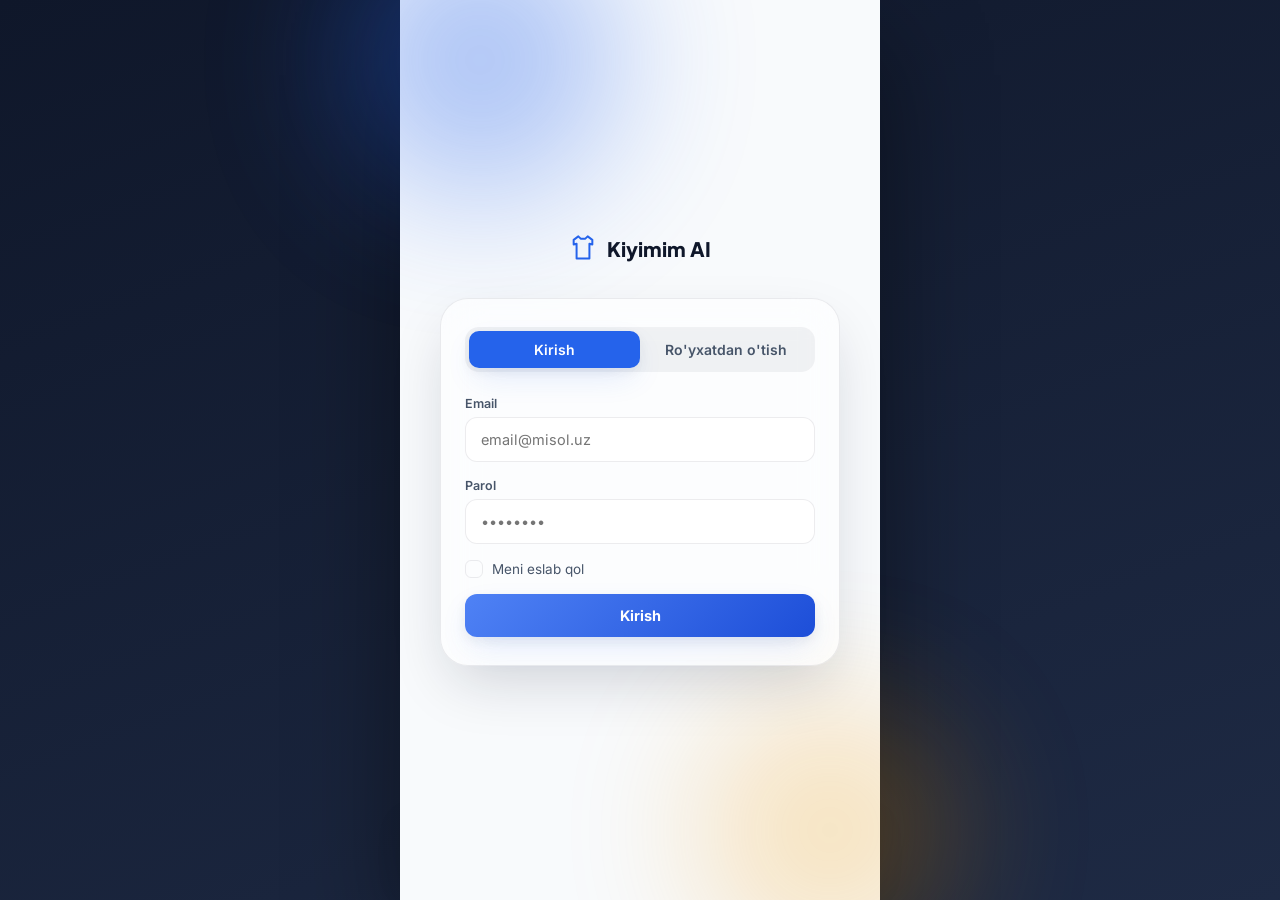
==== commit 406807a5: "JS" ====
--- a/index.html
+++ b/index.html
@@ -5,7 +5,6 @@
   <meta charset="UTF-8">
   <meta name="viewport" content="width=device-width, initial-scale=1.0, viewport-fit=cover, maximum-scale=1.0">
   <title>Kiyimim AI — Har kun uchun aqlli kiyinish yordamchisi</title>
-  <link rel="stylesheet" href="/css/style.css">
   <meta name="description"
     content="Kiyimim AI — sun'iy intellekt yordamida garderobingizni boshqaring va har kunga mos kiyim tavsiyalarini oling.">
   <meta name="theme-color" content="#2563EB">
@@ -15,6 +14,7 @@
   <link
     href="https://fonts.googleapis.com/css2?family=Plus+Jakarta+Sans:wght@400;500;600;700;800&family=Inter:wght@400;500;600;700&display=swap"
     rel="stylesheet">
+  <link rel="stylesheet" href="css/style.css">
 </head>
 
 <body>
@@ -227,6 +227,7 @@
             </svg>
             <span id="weatherText">Ob-havo...</span>
           </button>
+          <span class="chip chip-streak" id="streakChip" hidden></span>
         </div>
       </header>
 
@@ -276,6 +277,12 @@
           <button class="quick-btn" data-nav="ai"><svg viewBox="0 0 24 24">
               <use href="#ic-ai" />
             </svg><span>AI tavsiya</span></button>
+          <button class="quick-btn" id="surpriseMeBtn"><svg viewBox="0 0 24 24">
+              <use href="#ic-star" />
+            </svg><span>Hayratda qoldir</span></button>
+          <button class="quick-btn" data-nav="travel"><svg viewBox="0 0 24 24">
+              <use href="#ic-gift" />
+            </svg><span>Sayohat ro'yxati</span></button>
           <button class="quick-btn" data-nav="favorites"><svg viewBox="0 0 24 24">
               <use href="#ic-heart" />
             </svg><span>Sevimlilar</span></button>
@@ -298,14 +305,31 @@
       <header class="page-header">
         <h1>Kiyimlarim</h1>
         <div class="page-header-actions">
+          <button class="icon-btn" id="sortToggleBtn"><svg viewBox="0 0 24 24">
+              <use href="#ic-chart" />
+            </svg></button>
           <button class="icon-btn" id="searchToggleBtn"><svg viewBox="0 0 24 24">
               <use href="#ic-search" />
             </svg></button>
           <button class="icon-btn" id="filterToggleBtn"><svg viewBox="0 0 24 24">
               <use href="#ic-filter" />
             </svg><span class="badge" id="filterBadge" hidden></span></button>
-        </div>
-      </header>
+          <button class="icon-btn" id="multiSelectToggleBtn"><svg viewBox="0 0 24 24">
+              <use href="#ic-check" />
+            </svg></button>
+        </div>
+      </header>
+
+      <div class="sort-menu" id="sortMenu">
+        <button class="chip-opt active" data-sort="new">Eng yangi</button>
+        <button class="chip-opt" data-sort="name">Nomi bo'yicha</button>
+        <button class="chip-opt" data-sort="worn">Eng ko'p kiyilgan</button>
+      </div>
+
+      <div class="bulk-bar" id="bulkBar" hidden>
+        <span id="bulkCount">0 ta tanlandi</span>
+        <button class="btn btn-danger-outline" id="bulkDeleteBtn">O'chirish</button>
+      </div>
 
       <div class="search-bar" id="searchBar">
         <svg viewBox="0 0 24 24">
@@ -369,15 +393,9 @@
           </div>
         </div>
 
-        <div class="field-row">
-          <div class="field">
-            <label>Brend</label>
-            <input type="text" id="itemBrand" placeholder="Masalan: Zara">
-          </div>
-          <div class="field">
-            <label>Narx (so'm)</label>
-            <input type="number" id="itemPrice" placeholder="0" min="0">
-          </div>
+        <div class="field">
+          <label>Brend</label>
+          <input type="text" id="itemBrand" placeholder="Masalan: Zara">
         </div>
 
         <div class="field-row">
@@ -401,6 +419,14 @@
         </div>
 
         <div class="field">
+          <label>Kirlik holati</label>
+          <div class="segmented" id="itemLaundrySeg">
+            <button type="button" class="seg-btn active" data-value="toza">🧼 Toza</button>
+            <button type="button" class="seg-btn" data-value="kirli">🧺 Kirli</button>
+          </div>
+        </div>
+
+        <div class="field">
           <label>Izoh</label>
           <textarea id="itemNote" rows="3" placeholder="Qo'shimcha izoh..."></textarea>
         </div>
@@ -419,6 +445,12 @@
       <section class="section-block">
         <p class="ai-intro">Vaziyatni tanlang, AI garderobingizdagi eng mos kombinatsiyani tayyorlaydi.</p>
         <div class="occasion-grid" id="occasionGrid"></div>
+        <button class="btn btn-secondary btn-block" data-nav="chat" style="margin-top:14px">
+          <svg viewBox="0 0 24 24" style="width:18px;height:18px">
+            <use href="#ic-ai" />
+          </svg>
+          AI bilan suhbatlashish
+        </button>
       </section>
 
       <section class="section-block" id="aiResultWrap" hidden>
@@ -437,6 +469,7 @@
             </div>
           </div>
           <div class="ai-outfit-grid" id="aiOutfitGrid"></div>
+          <p class="color-harmony-note" id="colorHarmonyNote"></p>
           <div class="ai-result-actions">
             <button class="btn btn-secondary" id="saveOutfitBtn">
               <svg viewBox="0 0 24 24" style="width:18px;height:18px">
@@ -451,6 +484,12 @@
               Yangilash
             </button>
           </div>
+          <button class="btn btn-secondary btn-block" id="shareOutfitBtn" style="margin-top:10px">
+            <svg viewBox="0 0 24 24" style="width:18px;height:18px">
+              <use href="#ic-send" />
+            </svg>
+            Rasm sifatida yuklab olish
+          </button>
         </div>
       </section>
 
@@ -559,6 +598,15 @@
             <use href="#ic-chevron" />
           </svg>
         </button>
+        <button class="profile-item" data-nav="wishlist">
+          <span class="profile-item-icon"><svg viewBox="0 0 24 24">
+              <use href="#ic-gift" />
+            </svg></span>
+          <span>Kerak narsalar</span>
+          <svg class="chev" viewBox="0 0 24 24">
+            <use href="#ic-chevron" />
+          </svg>
+        </button>
         <button class="profile-item" data-nav="calendar">
           <span class="profile-item-icon"><svg viewBox="0 0 24 24">
               <use href="#ic-calendar" />
@@ -673,6 +721,16 @@
             <use href="#ic-chevron" />
           </svg>
         </button>
+        <button class="settings-row settings-row-btn" id="importBtn">
+          <span class="settings-row-icon"><svg viewBox="0 0 24 24">
+              <use href="#ic-send" />
+            </svg></span>
+          <span>Zaxiradan tiklash (import)</span>
+          <svg class="chev" viewBox="0 0 24 24">
+            <use href="#ic-chevron" />
+          </svg>
+        </button>
+        <input type="file" id="importFileInput" accept="application/json" hidden>
         <button class="settings-row settings-row-btn" id="privacyBtn">
           <span class="settings-row-icon"><svg viewBox="0 0 24 24">
               <use href="#ic-shield" />
@@ -764,20 +822,20 @@
       <p class="ai-intro">Taklif, shikoyat yoki savolingiz bo'lsa — bemalol yozing. Sizga tez orada javob beramiz.</p>
 
       <div class="contact-channels">
-        <a class="contact-channel" href="kiyimim.ai@gmail.com">
+        <a class="contact-channel" href="mailto:support@kiyimim.ai">
           <span class="settings-row-icon"><svg viewBox="0 0 24 24">
               <use href="#ic-mail" />
             </svg></span>
           <div>
-            <p>Email:</p><span>kiyimim.ai@gmail.com</span>
+            <p>Email</p><span>support@kiyimim.ai</span>
           </div>
         </a>
-        <a class="contact-channel" href="https://t.me/wenzone72" target="_blank" rel="noopener">
+        <a class="contact-channel" href="https://t.me/kiyimim_ai" target="_blank" rel="noopener">
           <span class="settings-row-icon"><svg viewBox="0 0 24 24">
               <use href="#ic-send" />
             </svg></span>
           <div>
-            <p>Telegram:</p><span>@wenzone72</span>
+            <p>Telegram</p><span>@kiyimim_ai</span>
           </div>
         </a>
       </div>
@@ -841,13 +899,30 @@
         <div class="section-head">
           <h2>To'lov usuli</h2>
         </div>
-
+        <div class="pay-method-card">
+          <div>
+            <p class="pay-method-title">Payme</p>
+            <p class="pay-method-value">5614 6801 2233 4455</p>
+          </div>
+          <button class="icon-btn copy-btn" data-copy="5614680122334455"><svg viewBox="0 0 24 24">
+              <use href="#ic-copy" />
+            </svg></button>
+        </div>
+        <div class="pay-method-card">
+          <div>
+            <p class="pay-method-title">Click</p>
+            <p class="pay-method-value">9860 1234 5678 9012</p>
+          </div>
+          <button class="icon-btn copy-btn" data-copy="9860123456789012"><svg viewBox="0 0 24 24">
+              <use href="#ic-copy" />
+            </svg></button>
+        </div>
         <div class="pay-method-card">
           <div>
             <p class="pay-method-title">Bank kartasi</p>
-            <p class="pay-method-value">4067 0700 0861 0359</p>
-          </div>
-          <button class="icon-btn copy-btn" data-copy="4067070008610359"><svg viewBox="0 0 24 24">
+            <p class="pay-method-value">8600 1122 3344 5566</p>
+          </div>
+          <button class="icon-btn copy-btn" data-copy="8600112233445566"><svg viewBox="0 0 24 24">
               <use href="#ic-copy" />
             </svg></button>
         </div>
@@ -862,8 +937,79 @@
       <p class="donate-disclaimer">Bu — demo sahifa: real to'lov amalga oshirilmaydi, faqat rekvizitlar nusxalanadi.</p>
     </main>
 
-
-
+    <!-- ---- WISHLIST ---- -->
+    <main id="view-wishlist" class="view">
+      <header class="page-header">
+        <button class="icon-btn" data-nav="profile"><svg viewBox="0 0 24 24">
+            <use href="#ic-back" />
+          </svg></button>
+        <h1>Kerak narsalar</h1>
+        <span style="width:44px"></span>
+      </header>
+      <p class="ai-intro">Garderobingizda yetishmayotgan narsalarni yozib qo'ying, keyinroq xarid ro'yxati sifatida
+        ishlating.</p>
+      <form id="wishlistForm" class="wishlist-form">
+        <input type="text" id="wishlistInput" placeholder="Masalan: Qora klassik tufli" required>
+        <button type="submit" class="btn btn-primary"><svg viewBox="0 0 24 24" style="width:18px;height:18px">
+            <use href="#ic-plus" />
+          </svg></button>
+      </form>
+      <ul class="wishlist-list" id="wishlistList"></ul>
+      <div class="empty-state" id="wishlistEmpty" hidden>
+        <svg viewBox="0 0 24 24">
+          <use href="#ic-star" />
+        </svg>
+        <h3>Ro'yxat bo'sh</h3>
+        <p>Kerakli kiyim yoki aksessuarni yuqoridan qo'shing.</p>
+      </div>
+    </main>
+
+    <!-- ---- AI CHAT ---- -->
+    <main id="view-chat" class="view">
+      <header class="page-header">
+        <button class="icon-btn" data-nav="ai"><svg viewBox="0 0 24 24">
+            <use href="#ic-back" />
+          </svg></button>
+        <h1>AI Chat</h1>
+        <span style="width:44px"></span>
+      </header>
+      <p class="ai-intro">Kiyinish bo'yicha xohlagan savolingizni bering — AI garderobingizni hisobga olib javob beradi.
+      </p>
+      <div class="chat-messages" id="chatMessages"></div>
+      <form class="chat-input-bar" id="chatForm">
+        <input type="text" id="chatInput" placeholder="Masalan: Bugun sovuq, nima kiysam bo'ladi?" autocomplete="off"
+          required>
+        <button type="submit" class="icon-btn" id="chatSendBtn"><svg viewBox="0 0 24 24">
+            <use href="#ic-send" />
+          </svg></button>
+      </form>
+    </main>
+
+    <!-- ---- SAYOHAT RO'YXATI ---- -->
+    <main id="view-travel" class="view">
+      <header class="page-header">
+        <button class="icon-btn" data-nav="home"><svg viewBox="0 0 24 24">
+            <use href="#ic-back" />
+          </svg></button>
+        <h1>Sayohat ro'yxati</h1>
+        <span style="width:44px"></span>
+      </header>
+      <p class="ai-intro">Necha kunlik sayohat ekanini kiriting — garderobingizdan avtomatik ro'yxat tuziladi.</p>
+      <div class="field-row" style="margin-bottom:16px">
+        <div class="field">
+          <label>Necha kun</label>
+          <input type="number" id="travelDays" value="3" min="1" max="30">
+        </div>
+        <div class="field">
+          <label>Fasl</label>
+          <select id="travelSeason"></select>
+        </div>
+      </div>
+      <button class="btn btn-primary btn-block btn-lg" id="travelGenerateBtn">Ro'yxat tuzish</button>
+      <div class="section-block" style="margin-top:22px">
+        <div class="travel-checklist" id="travelChecklist"></div>
+      </div>
+    </main>
 
     <!-- ---- BOTTOM NAVIGATION ---- -->
     <nav class="bottom-nav glass">
@@ -904,12 +1050,6 @@
         <div class="chip-select" id="filterColor"></div>
         <p class="filter-label">Fasl</p>
         <div class="chip-select" id="filterSeason"></div>
-        <p class="filter-label">Narx oralig'i</p>
-        <div class="price-range">
-          <input type="number" id="filterPriceMin" placeholder="Dan">
-          <span>—</span>
-          <input type="number" id="filterPriceMax" placeholder="Gacha">
-        </div>
       </div>
       <button class="btn btn-primary btn-block" id="filterApply">Qo'llash</button>
     </div>
@@ -971,18 +1111,14 @@
     <p id="successText">Saqlandi!</p>
   </div>
 
-  <script src="/js/storage.js"></script>
-  <script src="/js/data.js"></script>
-  <script src="/js/ui.js"></script>
-  <script src="/js/auth.js"></script>
-  <script src="/js/wardrobe.js"></script>
-  <script src="/js/ai.js"></script>
-  <script src="/js/app.js"></script>
-  <script src="/js/features.js"></script>
-  <script src="/js/premium.js"></script>
-  <script src="/js/sw.js"></script>
-  <script src="/js/enhancements.js"></script>
-  <script src="/js/recommendation.js"></script>
+  <script src="js/storage.js"></script>
+  <script src="js/data.js"></script>
+  <script src="js/ui.js"></script>
+  <script src="js/auth.js"></script>
+  <script src="js/wardrobe.js"></script>
+  <script src="js/ai.js"></script>
+  <script src="js/features.js"></script>
+  <script src="js/app.js"></script>
   <script>
     // PWA: offline arxitektura uchun service worker ro'yxatdan o'tkazish
     if ('serviceWorker' in navigator) {
--- a/css/style.css
+++ b/css/style.css
@@ -606,7 +606,7 @@
    ========================================================================== */
 .view {
   display: none;
-  padding: 20px 20px 110px;
+  padding: 20px 20px calc(var(--nav-h, 96px) + 34px);
   min-height: 100vh;
   animation: viewIn 0.35s cubic-bezier(0.2, 0.7, 0.3, 1);
 }
@@ -654,6 +654,7 @@
   border-top: 1px solid var(--border);
   z-index: 40;
   box-shadow: 0 -8px 30px rgba(15, 23, 42, 0.06);
+  background: var(--surface);
 }
 .nav-btn {
   display: flex;
@@ -796,7 +797,7 @@
 }
 
 .section-block {
-  margin-bottom: 28px;
+  margin-bottom: 20px;
 }
 .section-block-last {
   margin-bottom: 0;
@@ -805,7 +806,7 @@
   display: flex;
   align-items: center;
   justify-content: space-between;
-  margin-bottom: 14px;
+  margin-bottom: 10px;
 }
 .section-head h2 {
   font-size: 16.5px;
@@ -825,8 +826,8 @@
 }
 
 .today-look {
-  border-radius: var(--radius-xl);
-  padding: 20px;
+  border-radius: var(--radius-lg);
+  padding: 14px;
   box-shadow: var(--shadow-sm);
   background: linear-gradient(
     145deg,
@@ -841,8 +842,8 @@
   position: absolute;
   top: -40%;
   right: -20%;
-  width: 220px;
-  height: 220px;
+  width: 160px;
+  height: 160px;
   border-radius: 50%;
   background: radial-gradient(circle, rgba(37, 99, 235, 0.18), transparent 70%);
 }
@@ -850,27 +851,27 @@
   display: flex;
   justify-content: space-between;
   align-items: center;
-  margin-bottom: 14px;
+  margin-bottom: 10px;
   position: relative;
 }
 .tl-occasion {
-  font-size: 12px;
+  font-size: 11px;
   font-weight: 700;
   color: var(--primary);
   text-transform: uppercase;
   letter-spacing: 0.05em;
 }
 .tl-match {
-  font-size: 12.5px;
+  font-size: 11.5px;
   font-weight: 700;
   color: var(--success);
   background: rgba(16, 185, 129, 0.12);
-  padding: 4px 10px;
+  padding: 3px 9px;
   border-radius: 100px;
 }
 .tl-items {
   display: flex;
-  gap: 10px;
+  gap: 8px;
   position: relative;
 }
 .tl-item {
@@ -880,14 +881,15 @@
 .tl-item-img {
   width: 100%;
   aspect-ratio: 1;
-  border-radius: 14px;
+  border-radius: 12px;
   background: var(--surface);
   border: 1px solid var(--border);
   display: flex;
   align-items: center;
   justify-content: center;
   overflow: hidden;
-  margin-bottom: 6px;
+  margin-bottom: 5px;
+  max-height: 78px;
 }
 .tl-item-img img {
   width: 100%;
@@ -895,12 +897,12 @@
   object-fit: cover;
 }
 .tl-item-img svg {
-  width: 24px;
-  height: 24px;
+  width: 20px;
+  height: 20px;
   color: var(--text-3);
 }
 .tl-item-name {
-  font-size: 10.5px;
+  font-size: 10px;
   font-weight: 600;
   color: var(--text-2);
   white-space: nowrap;
@@ -909,18 +911,18 @@
 }
 .tl-empty {
   text-align: center;
-  padding: 20px 10px;
+  padding: 14px 8px;
 }
 .tl-empty svg {
-  width: 36px;
-  height: 36px;
-  color: var(--text-3);
-  margin-bottom: 10px;
+  width: 30px;
+  height: 30px;
+  color: var(--text-3);
+  margin-bottom: 8px;
 }
 .tl-empty p {
-  font-size: 13px;
+  font-size: 12.5px;
   color: var(--text-2);
-  margin-bottom: 14px;
+  margin-bottom: 12px;
 }
 
 .stat-grid {
@@ -1196,7 +1198,7 @@
   stroke: var(--danger);
 }
 .item-card-body {
-  padding: 12px;
+  padding: 10px;
 }
 .item-card-name {
   font-size: 13.5px;
@@ -1209,17 +1211,17 @@
 .item-card-cat {
   font-size: 11.5px;
   color: var(--text-3);
-  margin-bottom: 8px;
+  margin-bottom: 6px;
 }
 .item-card-foot {
   display: flex;
   align-items: center;
   justify-content: space-between;
 }
-.item-card-price {
-  font-size: 12.5px;
-  font-weight: 700;
-  color: var(--primary);
+.item-card-cat-small {
+  font-size: 10.5px;
+  color: var(--text-3);
+  font-weight: 600;
 }
 .item-card-dot {
   width: 14px;
@@ -2505,33 +2507,258 @@
   line-height: 1.5;
 }
 
-/* MOBIL QURILMALAR UCHUN HOVER NI TO'G'IRLASH */
-@media (hover: hover) {
-  .profile-item:hover,
-  .btn:hover,
-  .nav-item:hover,
-  .quick-btn:hover,
-  .premium-plan:hover {
-    background: rgba(37, 99, 235, 0.1);
-    transform: translateY(-2px);
-  }
-}
-
-/* TELEFONLAR UCHUN AKTIV HOLAT */
-.profile-item:active,
-.btn:active,
-.nav-item:active,
-.quick-btn:active {
-  background: rgba(37, 99, 235, 0.15);
-  transform: scale(0.97);
-}
-
-/* Sozlamalar menyusi yaxshiroq ko'rinishi uchun */
-.profile-menu .profile-item {
-  transition: all 0.2s ease;
-}
-
-.profile-menu .profile-item:hover,
-.profile-menu .profile-item:active {
-  background: rgba(255, 255, 255, 0.08);
-}
+/* ==========================================================================
+   AI CHAT
+   ========================================================================== */
+.chat-messages {
+  display: flex;
+  flex-direction: column;
+  gap: 12px;
+  margin-bottom: 16px;
+}
+.chat-msg {
+  max-width: 82%;
+  padding: 12px 15px;
+  border-radius: 16px;
+  font-size: 13.5px;
+  line-height: 1.5;
+}
+.chat-msg.user {
+  align-self: flex-end;
+  background: linear-gradient(
+    135deg,
+    var(--primary-light),
+    var(--primary-dark)
+  );
+  color: #fff;
+  border-bottom-right-radius: 4px;
+}
+.chat-msg.ai {
+  align-self: flex-start;
+  background: var(--surface);
+  border: 1px solid var(--border);
+  border-bottom-left-radius: 4px;
+}
+.chat-msg.ai.typing {
+  display: flex;
+  gap: 4px;
+  padding: 14px 16px;
+}
+.chat-msg.ai.typing span {
+  width: 6px;
+  height: 6px;
+  border-radius: 50%;
+  background: var(--text-3);
+  animation: dotBounce 1s ease-in-out infinite;
+}
+.chat-msg.ai.typing span:nth-child(2) {
+  animation-delay: 0.15s;
+}
+.chat-msg.ai.typing span:nth-child(3) {
+  animation-delay: 0.3s;
+}
+.chat-input-bar {
+  position: fixed;
+  bottom: 0;
+  left: 0;
+  right: 0;
+  max-width: 480px;
+  margin: 0 auto;
+  display: flex;
+  gap: 10px;
+  padding: 12px 16px calc(12px + env(safe-area-inset-bottom));
+  background: var(--surface);
+  border-top: 1px solid var(--border);
+}
+.chat-input-bar input {
+  flex: 1;
+  border: 1.5px solid var(--border);
+  border-radius: 100px;
+  padding: 12px 18px;
+  font-size: 14px;
+  background: var(--bg);
+}
+#view-chat {
+  padding-bottom: 86px;
+}
+
+/* Streak chip */
+.chip-streak {
+  background: linear-gradient(
+    135deg,
+    rgba(245, 158, 11, 0.15),
+    rgba(245, 158, 11, 0.06)
+  );
+  color: var(--accent-amber);
+  border-color: rgba(245, 158, 11, 0.25);
+}
+
+/* Sort menu */
+.sort-menu {
+  display: none;
+  gap: 8px;
+  margin-bottom: 14px;
+}
+.sort-menu.show {
+  display: flex;
+}
+
+/* Bulk select bar */
+.bulk-bar {
+  display: flex;
+  align-items: center;
+  justify-content: space-between;
+  background: var(--surface);
+  border: 1.5px solid var(--primary);
+  border-radius: 14px;
+  padding: 10px 14px;
+  margin-bottom: 14px;
+  font-size: 13px;
+  font-weight: 700;
+}
+.item-card.selectable {
+  position: relative;
+}
+.item-card.selectable::before {
+  content: "";
+  position: absolute;
+  inset: 0;
+  z-index: 2;
+  border-radius: var(--radius-lg);
+}
+.item-card-check {
+  position: absolute;
+  top: 8px;
+  left: 8px;
+  z-index: 3;
+  width: 24px;
+  height: 24px;
+  border-radius: 50%;
+  background: rgba(255, 255, 255, 0.9);
+  border: 2px solid var(--border);
+  display: flex;
+  align-items: center;
+  justify-content: center;
+}
+.item-card-check.checked {
+  background: var(--primary);
+  border-color: var(--primary);
+}
+.item-card-check.checked svg {
+  stroke: #fff;
+  width: 14px;
+  height: 14px;
+}
+
+/* Travel checklist */
+.travel-checklist {
+  display: flex;
+  flex-direction: column;
+  gap: 10px;
+}
+.travel-cat-group {
+  background: var(--surface);
+  border: 1px solid var(--border);
+  border-radius: 16px;
+  padding: 14px 16px;
+}
+.travel-cat-title {
+  font-size: 12.5px;
+  font-weight: 700;
+  color: var(--text-2);
+  margin-bottom: 8px;
+}
+.travel-check-row {
+  display: flex;
+  align-items: center;
+  gap: 10px;
+  padding: 6px 0;
+  font-size: 13.5px;
+}
+.travel-check-row input {
+  width: 18px;
+  height: 18px;
+  accent-color: var(--primary);
+}
+.travel-check-row.done span {
+  text-decoration: line-through;
+  color: var(--text-3);
+}
+
+/* ==========================================================================
+   WISHLIST
+   ========================================================================== */
+.wishlist-form {
+  display: flex;
+  gap: 10px;
+  margin-bottom: 18px;
+}
+.wishlist-form input {
+  flex: 1;
+  border: 1.5px solid var(--border);
+  border-radius: 12px;
+  padding: 13px 15px;
+  font-size: 14px;
+  background: var(--surface);
+}
+.wishlist-form .btn {
+  padding: 0 18px;
+}
+.wishlist-list {
+  display: flex;
+  flex-direction: column;
+  gap: 10px;
+}
+.wishlist-item {
+  display: flex;
+  align-items: center;
+  gap: 12px;
+  background: var(--surface);
+  border: 1px solid var(--border);
+  border-radius: 14px;
+  padding: 13px 15px;
+  font-size: 13.5px;
+  font-weight: 600;
+}
+.wishlist-item span {
+  flex: 1;
+}
+.wishlist-item button {
+  color: var(--danger);
+}
+.wishlist-item button svg {
+  width: 17px;
+  height: 17px;
+}
+
+/* Kir holati belgisi kartochkalarda */
+.laundry-badge {
+  position: absolute;
+  top: 8px;
+  left: 8px;
+  font-size: 10px;
+  font-weight: 700;
+  padding: 4px 8px;
+  border-radius: 100px;
+  background: rgba(239, 68, 68, 0.9);
+  color: #fff;
+}
+
+/* Rang garmoniyasi izohi AI natijasida */
+.color-harmony-note {
+  font-size: 12px;
+  color: var(--text-2);
+  background: var(--bg);
+  border-radius: 12px;
+  padding: 10px 12px;
+  margin-bottom: 14px;
+  display: flex;
+  align-items: center;
+  gap: 8px;
+}
+.color-harmony-note.good {
+  color: var(--success);
+}
+.color-harmony-note.warn {
+  color: var(--accent-amber);
+}
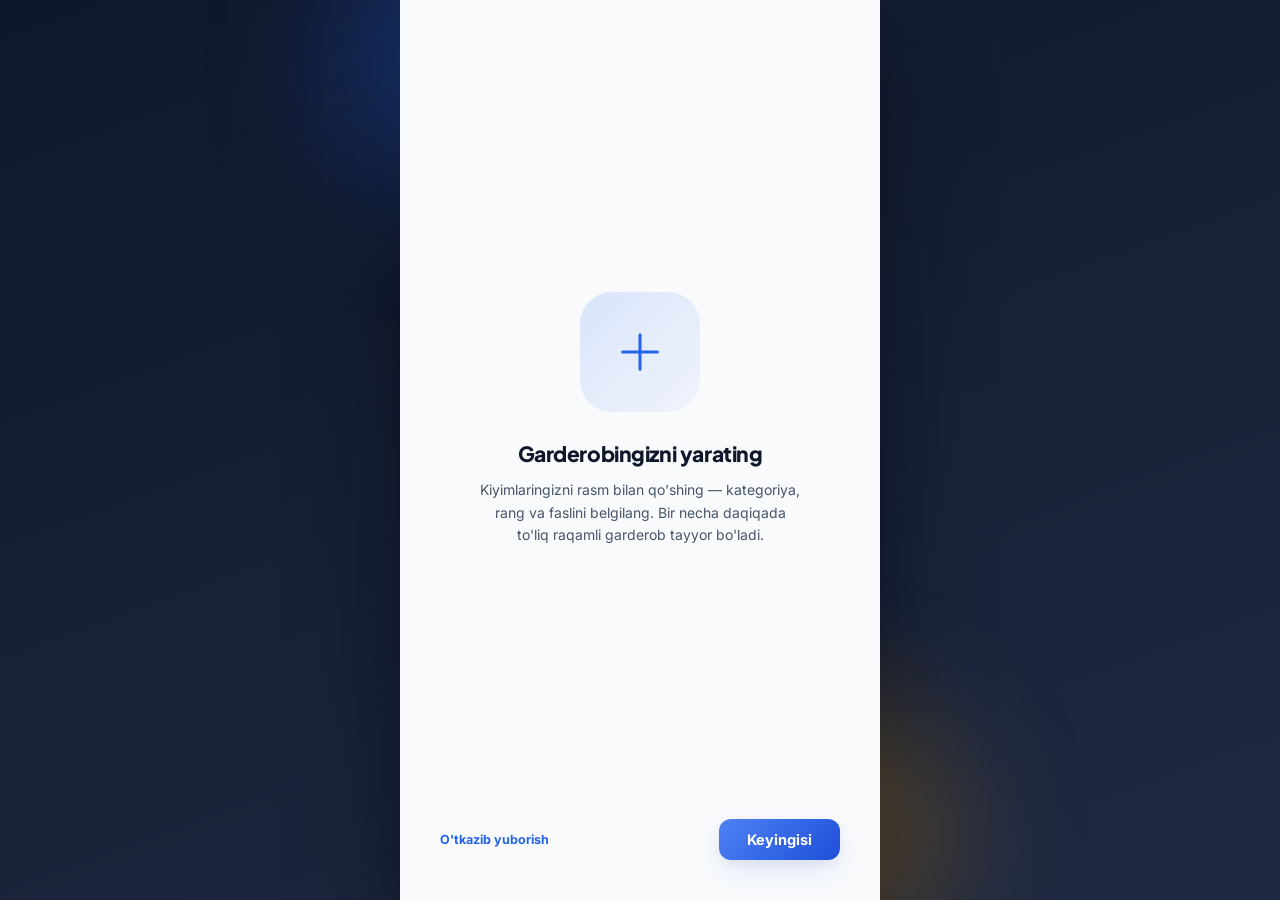
==== commit 5626676b: "JS" ====
--- a/index.html
+++ b/index.html
@@ -128,6 +128,14 @@
       <rect x="3" y="5" width="18" height="14" rx="2" />
       <path d="m4 6.5 8 6 8-6" />
     </symbol>
+    <symbol id="ic-eye" viewBox="0 0 24 24">
+      <path d="M2 12s4-7 10-7 10 7 10 7-4 7-10 7-10-7-10-7Z" />
+      <circle cx="12" cy="12" r="3" />
+    </symbol>
+    <symbol id="ic-eye-off" viewBox="0 0 24 24">
+      <path
+        d="M3 3l18 18M10.6 10.6a3 3 0 0 0 4.2 4.2M6.5 6.7C4 8.3 2 12 2 12s4 7 10 7c1.8 0 3.4-.5 4.8-1.3M9.9 5.2A10 10 0 0 1 12 5c6 0 10 7 10 7a15 15 0 0 1-2.2 3" />
+    </symbol>
   </svg>
 
   <!-- ============ SPLASH SCREEN ============ -->
@@ -145,6 +153,7 @@
       <div class="splash-loader"><span></span><span></span><span></span></div>
     </div>
   </section>
+
 
   <!-- ============ AUTH SCREEN ============ -->
   <section id="auth" class="screen auth">
@@ -172,7 +181,14 @@
           </div>
           <div class="field">
             <label>Parol</label>
-            <input type="password" id="loginPassword" placeholder="••••••••" required>
+            <div class="password-field">
+              <input type="password" id="loginPassword" placeholder="••••••••" required>
+              <button type="button" class="pw-toggle-btn" data-target="loginPassword">
+                <svg viewBox="0 0 24 24">
+                  <use href="#ic-eye" />
+                </svg>
+              </button>
+            </div>
           </div>
           <label class="remember">
             <input type="checkbox" id="rememberMe">
@@ -193,11 +209,53 @@
           </div>
           <div class="field">
             <label>Parol</label>
-            <input type="password" id="regPassword" placeholder="Kamida 6 ta belgi" required>
+            <div class="password-field">
+              <input type="password" id="regPassword" placeholder="Kamida 6 ta belgi" required>
+              <button type="button" class="pw-toggle-btn" data-target="regPassword">
+                <svg viewBox="0 0 24 24">
+                  <use href="#ic-eye" />
+                </svg>
+              </button>
+            </div>
           </div>
           <button type="submit" class="btn btn-primary btn-block">Ro'yxatdan o'tish</button>
         </form>
       </div>
+    </div>
+  </section>
+
+  <!-- ============ ONBOARDING ============ -->
+  <section id="onboarding" class="screen onboarding">
+    <div class="onboarding-slides" id="onboardingSlides">
+      <div class="onboarding-slide active" data-slide="0">
+        <div class="onboarding-illustration"><svg viewBox="0 0 24 24">
+            <use href="#ic-plus" />
+          </svg></div>
+        <h2>Garderobingizni yarating</h2>
+        <p>Kiyimlaringizni rasm bilan qo'shing — kategoriya, rang va faslini belgilang. Bir necha daqiqada to'liq
+          raqamli garderob tayyor bo'ladi.</p>
+      </div>
+      <div class="onboarding-slide" data-slide="1">
+        <div class="onboarding-illustration"><svg viewBox="0 0 24 24">
+            <use href="#ic-ai" />
+          </svg></div>
+        <h2>AI tavsiyasini oling</h2>
+        <p>Vaziyatni tanlang — ish, sayr, sport yoki to'y — AI garderobingizdan eng mos kombinatsiyani tayyorlab beradi.
+        </p>
+      </div>
+      <div class="onboarding-slide" data-slide="2">
+        <div class="onboarding-illustration"><svg viewBox="0 0 24 24">
+            <use href="#ic-star" />
+          </svg></div>
+        <h2>Saqlang va kuzating</h2>
+        <p>Yoqqan kombinatsiyalarni saqlang, kalendarga kiygan kiyimlaringizni belgilang va statistikada garderobingiz
+          tahlilini ko'ring.</p>
+      </div>
+    </div>
+    <div class="onboarding-dots" id="onboardingDots"></div>
+    <div class="onboarding-actions">
+      <button class="link-btn" id="onboardingSkipBtn">O'tkazib yuborish</button>
+      <button class="btn btn-primary" id="onboardingNextBtn">Keyingisi</button>
     </div>
   </section>
 
@@ -228,6 +286,10 @@
             <span id="weatherText">Ob-havo...</span>
           </button>
           <span class="chip chip-streak" id="streakChip" hidden></span>
+        </div>
+        <div class="weather-map-wrap" id="weatherMapWrap" hidden>
+          <iframe id="weatherMapFrame" class="weather-map-frame" loading="lazy"
+            referrerpolicy="no-referrer-when-downgrade" allowfullscreen></iframe>
         </div>
       </header>
 
@@ -292,6 +354,15 @@
         </div>
       </section>
 
+      <section class="section-block">
+        <div class="section-head">
+          <h2>Foydalanuvchi fikri</h2>
+        </div>
+        <div class="testimonial-card glass" id="testimonialCard">
+          <!-- filled by JS -->
+        </div>
+      </section>
+
       <section class="section-block section-block-last">
         <div class="section-head">
           <h2>So'nggi faoliyat</h2>
@@ -366,15 +437,14 @@
 
       <form id="itemForm" class="item-form">
         <input type="hidden" id="itemId">
-        <div class="photo-upload" id="photoUpload">
-          <img id="photoPreview" alt="" hidden>
-          <div class="photo-upload-placeholder" id="photoPlaceholder">
+        <div class="photo-gallery" id="photoGallery">
+          <div class="photo-thumb photo-thumb-add" id="photoAddBtn">
             <svg viewBox="0 0 24 24">
               <use href="#ic-camera" />
             </svg>
             <span>Rasm qo'shish</span>
           </div>
-          <input type="file" id="photoInput" accept="image/*" hidden>
+          <input type="file" id="photoInput" accept="image/*" multiple hidden>
         </div>
 
         <div class="field">
@@ -535,6 +605,14 @@
 
       <section class="section-block">
         <div class="section-head">
+          <h2>Kombinatsiyalar tahlili</h2>
+        </div>
+        <div class="capsule-hero glass" id="capsuleHero"></div>
+        <div class="capsule-insights" id="capsuleInsights"></div>
+      </section>
+
+      <section class="section-block">
+        <div class="section-head">
           <h2>Kategoriyalar bo'yicha</h2>
         </div>
         <div class="bar-chart" id="categoryChart"></div>
@@ -559,6 +637,12 @@
         <div class="profile-avatar" id="profileAvatar">FI</div>
         <h2 id="profileName">Foydalanuvchi</h2>
         <p id="profileEmail">email@misol.uz</p>
+        <button class="profile-edit-btn" id="editProfileBtn">
+          <svg viewBox="0 0 24 24">
+            <use href="#ic-edit" />
+          </svg>
+          Profilni tahrirlash
+        </button>
       </div>
 
       <div class="profile-menu">
@@ -1062,7 +1146,8 @@
       <button class="modal-close" id="detailClose"><svg viewBox="0 0 24 24">
           <use href="#ic-close" />
         </svg></button>
-      <div class="detail-photo" id="detailPhoto"></div>
+      <div class="detail-photo-gallery" id="detailPhoto"></div>
+      <div class="detail-photo-dots" id="detailPhotoDots"></div>
       <div class="detail-body">
         <div class="detail-head">
           <h2 id="detailName">—</h2>
@@ -1086,7 +1171,77 @@
     </div>
   </div>
 
+  <!-- ============ PROFILNI TAHRIRLASH MODAL ============ -->
+  <div class="modal-overlay" id="editProfileModal">
+    <div class="modal-sheet">
+      <div class="modal-handle"></div>
+      <div class="modal-head">
+        <h3>Profilni tahrirlash</h3>
+        <button class="modal-close" id="editProfileClose"><svg viewBox="0 0 24 24">
+            <use href="#ic-close" />
+          </svg></button>
+      </div>
+
+      <form id="editProfileForm" class="item-form">
+        <div class="edit-avatar-row">
+          <div class="profile-avatar" id="editProfileAvatarPreview">FI</div>
+          <label class="edit-avatar-upload-btn" for="editProfilePhotoInput">
+            <svg viewBox="0 0 24 24">
+              <use href="#ic-camera" />
+            </svg>
+            Rasm tanlash
+          </label>
+          <input type="file" id="editProfilePhotoInput" accept="image/*" hidden>
+          <button type="button" class="link-btn" id="editProfilePhotoRemove" hidden>Rasmni olib tashlash</button>
+        </div>
+
+        <div class="field">
+          <label>Ism</label>
+          <input type="text" id="editProfileName" placeholder="Ismingiz" required>
+        </div>
+        <div class="field">
+          <label>Email</label>
+          <input type="email" id="editProfileEmail" placeholder="email@misol.uz" required>
+        </div>
+
+        <p class="filter-label" style="margin-top:18px">Parolni o'zgartirish (ixtiyoriy)</p>
+        <div class="field">
+          <label>Joriy parol</label>
+          <div class="password-field">
+            <input type="password" id="editProfileCurrentPassword" placeholder="Joriy parolingiz" autocomplete="off">
+            <button type="button" class="pw-toggle-btn" data-target="editProfileCurrentPassword">
+              <svg viewBox="0 0 24 24">
+                <use href="#ic-eye" />
+              </svg>
+            </button>
+          </div>
+        </div>
+        <div class="field">
+          <label>Yangi parol</label>
+          <div class="password-field">
+            <input type="password" id="editProfileNewPassword" placeholder="Kamida 6 ta belgi" autocomplete="off">
+            <button type="button" class="pw-toggle-btn" data-target="editProfileNewPassword">
+              <svg viewBox="0 0 24 24">
+                <use href="#ic-eye" />
+              </svg>
+            </button>
+          </div>
+        </div>
+
+        <p id="editProfileError" class="edit-profile-error" hidden></p>
+
+        <button type="submit" class="btn btn-primary btn-block btn-lg" style="margin-top:8px">
+          <svg viewBox="0 0 24 24" style="width:18px;height:18px">
+            <use href="#ic-check" />
+          </svg>
+          Saqlash
+        </button>
+      </form>
+    </div>
+  </div>
+
   <!-- ============ CONFIRM MODAL ============ -->
+
   <div class="modal-overlay" id="confirmModal">
     <div class="confirm-box">
       <h3 id="confirmTitle">Ishonchingiz komilmi?</h3>
@@ -1119,6 +1274,11 @@
   <script src="js/ai.js"></script>
   <script src="js/features.js"></script>
   <script src="js/app.js"></script>
+  <script src="/js/sw.js"></script>
+  <script src="/js/repro.js"></script>
+  <script src="/js/run.js"></script>
+  <script src="/js/profil-edit.js"></script>
+  <script src="/js/testi.js"></script>
   <script>
     // PWA: offline arxitektura uchun service worker ro'yxatdan o'tkazish
     if ('serviceWorker' in navigator) {
--- a/css/style.css
+++ b/css/style.css
@@ -192,6 +192,7 @@
   text-align: center;
   color: #fff;
 }
+
 .splash-logo {
   position: relative;
   width: 96px;
@@ -437,6 +438,34 @@
   border-color: var(--primary);
   box-shadow: 0 0 0 4px rgba(37, 99, 235, 0.14);
 }
+.password-field {
+  position: relative;
+  display: flex;
+}
+.password-field input {
+  width: 100%;
+  padding-right: 44px;
+}
+.pw-toggle-btn {
+  position: absolute;
+  right: 4px;
+  top: 50%;
+  transform: translateY(-50%);
+  width: 36px;
+  height: 36px;
+  display: flex;
+  align-items: center;
+  justify-content: center;
+  color: var(--text-3);
+  border-radius: 10px;
+}
+.pw-toggle-btn svg {
+  width: 18px;
+  height: 18px;
+}
+.pw-toggle-btn:active {
+  color: var(--primary);
+}
 .field-row {
   display: grid;
   grid-template-columns: 1fr 1fr;
@@ -656,6 +685,9 @@
   box-shadow: 0 -8px 30px rgba(15, 23, 42, 0.06);
   background: var(--surface);
 }
+.bottom-nav.hide-for-chat {
+  display: none;
+}
 .nav-btn {
   display: flex;
   flex-direction: column;
@@ -769,6 +801,7 @@
   display: flex;
   gap: 8px;
   margin-top: 16px;
+  flex-wrap: wrap;
 }
 .chip {
   display: inline-flex;
@@ -781,6 +814,8 @@
   font-size: 12.5px;
   font-weight: 600;
   color: var(--text-2);
+  white-space: nowrap;
+  flex: none;
 }
 .chip svg {
   width: 14px;
@@ -794,6 +829,19 @@
   );
   color: var(--primary);
   border-color: rgba(37, 99, 235, 0.2);
+}
+.weather-map-wrap {
+  margin-top: 10px;
+  border-radius: 16px;
+  overflow: hidden;
+  border: 1px solid var(--border);
+  box-shadow: var(--shadow-sm);
+}
+.weather-map-frame {
+  width: 100%;
+  height: 150px;
+  border: 0;
+  display: block;
 }
 
 .section-block {
@@ -968,6 +1016,85 @@
   padding-bottom: 4px;
   scroll-snap-type: x proximity;
 }
+
+/* ==========================================================================
+   FOYDALANUVCHI FIKRI (TESTIMONIAL)
+   ========================================================================== */
+.testimonial-card {
+  border-radius: var(--radius-lg);
+  padding: 18px;
+  position: relative;
+  overflow: hidden;
+}
+.testimonial-quote-icon {
+  width: 26px;
+  height: 26px;
+  color: var(--primary);
+  opacity: 0.35;
+  margin-bottom: 6px;
+}
+.testimonial-text {
+  font-size: 14px;
+  line-height: 1.6;
+  color: var(--text-1);
+  font-weight: 500;
+  margin-bottom: 14px;
+}
+.testimonial-footer {
+  display: flex;
+  align-items: center;
+  gap: 10px;
+}
+.testimonial-avatar {
+  width: 38px;
+  height: 38px;
+  flex: none;
+  border-radius: 12px;
+  background: linear-gradient(
+    135deg,
+    var(--primary-light),
+    var(--primary-dark)
+  );
+  color: #fff;
+  font-size: 13px;
+  font-weight: 800;
+  font-family: var(--font-display);
+  display: flex;
+  align-items: center;
+  justify-content: center;
+}
+.testimonial-meta {
+  flex: 1;
+  min-width: 0;
+}
+.testimonial-name {
+  font-size: 13px;
+  font-weight: 700;
+  color: var(--text-1);
+  display: flex;
+  align-items: center;
+  gap: 5px;
+}
+.testimonial-badge {
+  font-size: 9.5px;
+  font-weight: 700;
+  color: var(--success);
+  background: rgba(16, 185, 129, 0.12);
+  padding: 2px 7px;
+  border-radius: 100px;
+}
+.testimonial-stars {
+  display: flex;
+  gap: 2px;
+  margin-top: 2px;
+}
+.testimonial-stars svg {
+  width: 11px;
+  height: 11px;
+  color: #f59e0b;
+  fill: #f59e0b;
+}
+
 .latest-card {
   flex: 0 0 128px;
   scroll-snap-align: start;
@@ -1333,6 +1460,115 @@
   color: #fff;
 }
 
+/* Ko'p rasm yuklash (gallery) */
+.photo-gallery {
+  display: grid;
+  grid-template-columns: repeat(3, 1fr);
+  gap: 10px;
+}
+.photo-thumb {
+  position: relative;
+  aspect-ratio: 1;
+  border-radius: 16px;
+  overflow: hidden;
+  border: 1.5px solid var(--border);
+  background: var(--surface);
+}
+.photo-thumb img {
+  width: 100%;
+  height: 100%;
+  object-fit: cover;
+}
+.photo-thumb-add {
+  display: flex;
+  flex-direction: column;
+  align-items: center;
+  justify-content: center;
+  gap: 6px;
+  border: 2px dashed var(--border);
+  color: var(--text-3);
+  font-size: 10.5px;
+  font-weight: 600;
+  cursor: pointer;
+}
+.photo-thumb-add svg {
+  width: 22px;
+  height: 22px;
+}
+.photo-thumb-remove {
+  position: absolute;
+  top: 4px;
+  right: 4px;
+  width: 22px;
+  height: 22px;
+  border-radius: 50%;
+  background: rgba(0, 0, 0, 0.55);
+  display: flex;
+  align-items: center;
+  justify-content: center;
+}
+.photo-thumb-remove svg {
+  width: 12px;
+  height: 12px;
+  stroke: #fff;
+}
+.photo-thumb-cover {
+  position: absolute;
+  bottom: 4px;
+  left: 4px;
+  font-size: 9px;
+  font-weight: 700;
+  color: #fff;
+  background: rgba(37, 99, 235, 0.9);
+  padding: 2px 7px;
+  border-radius: 100px;
+}
+
+/* Detail modal galereyasi */
+.detail-photo-gallery {
+  display: flex;
+  overflow-x: auto;
+  scroll-snap-type: x mandatory;
+  width: 100%;
+  aspect-ratio: 4/3;
+  background: linear-gradient(160deg, #eef2f8, #e2e8f4);
+}
+html[data-theme="dark"] .detail-photo-gallery {
+  background: linear-gradient(160deg, #1a2540, #131b2c);
+}
+.detail-photo-gallery .detail-photo-slide {
+  flex: 0 0 100%;
+  scroll-snap-align: start;
+  display: flex;
+  align-items: center;
+  justify-content: center;
+}
+.detail-photo-gallery img {
+  width: 100%;
+  height: 100%;
+  object-fit: cover;
+}
+.detail-photo-gallery svg {
+  width: 44px;
+  height: 44px;
+  color: var(--text-3);
+}
+.detail-photo-dots {
+  display: flex;
+  justify-content: center;
+  gap: 6px;
+  padding: 10px 0 0;
+}
+.detail-photo-dots span {
+  width: 6px;
+  height: 6px;
+  border-radius: 50%;
+  background: var(--border);
+}
+.detail-photo-dots span.active {
+  background: var(--primary);
+}
+
 /* ==========================================================================
    AI RECOMMENDATION
    ========================================================================== */
@@ -1551,6 +1787,65 @@
   height: 14px;
   border-radius: 50%;
   border: 1px solid var(--border);
+}
+
+/* Capsule Wardrobe Analyzer */
+.capsule-hero {
+  border-radius: var(--radius-lg);
+  padding: 20px;
+  text-align: center;
+  margin-bottom: 14px;
+  box-shadow: var(--shadow-sm);
+}
+.capsule-hero-num {
+  font-size: 34px;
+  font-weight: 800;
+  font-family: var(--font-display);
+  color: var(--primary);
+  display: block;
+}
+.capsule-hero-label {
+  font-size: 12.5px;
+  color: var(--text-2);
+  font-weight: 600;
+  margin-top: 4px;
+}
+.capsule-insights {
+  display: flex;
+  flex-direction: column;
+  gap: 10px;
+}
+.capsule-insight-row {
+  display: flex;
+  align-items: center;
+  gap: 12px;
+  background: var(--surface);
+  border: 1px solid var(--border);
+  border-radius: 14px;
+  padding: 13px 15px;
+}
+.capsule-insight-icon {
+  width: 36px;
+  height: 36px;
+  border-radius: 10px;
+  background: rgba(37, 99, 235, 0.1);
+  display: flex;
+  align-items: center;
+  justify-content: center;
+  flex: none;
+}
+.capsule-insight-icon svg {
+  width: 17px;
+  height: 17px;
+  color: var(--primary);
+}
+.capsule-insight-text {
+  font-size: 13px;
+  font-weight: 600;
+  line-height: 1.4;
+}
+.capsule-insight-text b {
+  color: var(--primary);
 }
 
 /* ==========================================================================
@@ -1578,6 +1873,14 @@
   margin: 0 auto 14px;
   box-shadow: var(--shadow-md);
   font-family: var(--font-display);
+  overflow: hidden;
+  flex: none;
+}
+.profile-avatar img {
+  width: 100%;
+  height: 100%;
+  object-fit: cover;
+  display: block;
 }
 .profile-hero h2 {
   font-size: 19px;
@@ -1634,6 +1937,62 @@
 }
 .profile-item-danger .profile-item-icon svg {
   color: var(--danger);
+}
+
+.profile-edit-btn {
+  display: inline-flex;
+  align-items: center;
+  gap: 6px;
+  margin-top: 10px;
+  padding: 8px 16px;
+  border-radius: 100px;
+  border: 1.5px solid var(--border);
+  background: var(--surface);
+  color: var(--primary);
+  font-size: 12.5px;
+  font-weight: 700;
+}
+.profile-edit-btn svg {
+  width: 14px;
+  height: 14px;
+}
+
+.edit-avatar-row {
+  display: flex;
+  flex-direction: column;
+  align-items: center;
+  gap: 10px;
+  margin-bottom: 20px;
+}
+.edit-avatar-row .profile-avatar {
+  width: 76px;
+  height: 76px;
+  font-size: 22px;
+  margin: 0;
+}
+.edit-avatar-upload-btn {
+  display: inline-flex;
+  align-items: center;
+  gap: 6px;
+  padding: 8px 16px;
+  border-radius: 100px;
+  border: 1.5px solid var(--border);
+  background: var(--surface);
+  color: var(--text-1);
+  font-size: 12.5px;
+  font-weight: 700;
+  cursor: pointer;
+}
+.edit-avatar-upload-btn svg {
+  width: 14px;
+  height: 14px;
+  color: var(--primary);
+}
+.edit-profile-error {
+  color: var(--danger);
+  font-size: 12.5px;
+  font-weight: 600;
+  margin-top: 10px;
 }
 
 .settings-group {
@@ -2569,6 +2928,7 @@
   padding: 12px 16px calc(12px + env(safe-area-inset-bottom));
   background: var(--surface);
   border-top: 1px solid var(--border);
+  z-index: 60;
 }
 .chat-input-bar input {
   flex: 1;
@@ -2591,6 +2951,103 @@
   );
   color: var(--accent-amber);
   border-color: rgba(245, 158, 11, 0.25);
+}
+
+/* ==========================================================================
+   ONBOARDING
+   ========================================================================== */
+.onboarding {
+  background: var(--bg);
+  flex-direction: column;
+  align-items: center;
+  justify-content: space-between;
+  padding: 60px 28px 40px;
+}
+.onboarding-slides {
+  position: relative;
+  width: 100%;
+  max-width: 400px;
+  flex: 1;
+  display: flex;
+  align-items: center;
+}
+.onboarding-slide {
+  position: absolute;
+  inset: 0;
+  display: flex;
+  flex-direction: column;
+  align-items: center;
+  justify-content: center;
+  text-align: center;
+  opacity: 0;
+  transform: translateX(24px);
+  transition:
+    opacity 0.4s ease,
+    transform 0.4s ease;
+  pointer-events: none;
+}
+.onboarding-slide.active {
+  opacity: 1;
+  transform: translateX(0);
+  pointer-events: auto;
+}
+.onboarding-illustration {
+  width: 120px;
+  height: 120px;
+  border-radius: 32px;
+  background: linear-gradient(
+    135deg,
+    rgba(37, 99, 235, 0.14),
+    rgba(79, 130, 245, 0.05)
+  );
+  display: flex;
+  align-items: center;
+  justify-content: center;
+  margin-bottom: 28px;
+}
+.onboarding-illustration svg {
+  width: 52px;
+  height: 52px;
+  stroke: var(--primary);
+  stroke-width: 1.4;
+}
+.onboarding-slide h2 {
+  font-size: 21px;
+  font-weight: 800;
+  margin-bottom: 12px;
+  color: var(--text-1);
+}
+.onboarding-slide p {
+  font-size: 14px;
+  color: var(--text-2);
+  line-height: 1.6;
+  max-width: 320px;
+}
+.onboarding-dots {
+  display: flex;
+  gap: 8px;
+  margin: 20px 0;
+}
+.onboarding-dots span {
+  width: 8px;
+  height: 8px;
+  border-radius: 100px;
+  background: var(--border);
+  transition: all 0.3s;
+}
+.onboarding-dots span.active {
+  width: 24px;
+  background: var(--primary);
+}
+.onboarding-actions {
+  display: flex;
+  align-items: center;
+  justify-content: space-between;
+  width: 100%;
+  max-width: 400px;
+}
+.onboarding-actions .btn {
+  padding: 12px 28px;
 }
 
 /* Sort menu */
@@ -2743,6 +3200,17 @@
   background: rgba(239, 68, 68, 0.9);
   color: #fff;
 }
+.photo-count-badge {
+  position: absolute;
+  bottom: 8px;
+  right: 8px;
+  font-size: 10px;
+  font-weight: 700;
+  padding: 3px 8px;
+  border-radius: 100px;
+  background: rgba(0, 0, 0, 0.55);
+  color: #fff;
+}
 
 /* Rang garmoniyasi izohi AI natijasida */
 .color-harmony-note {
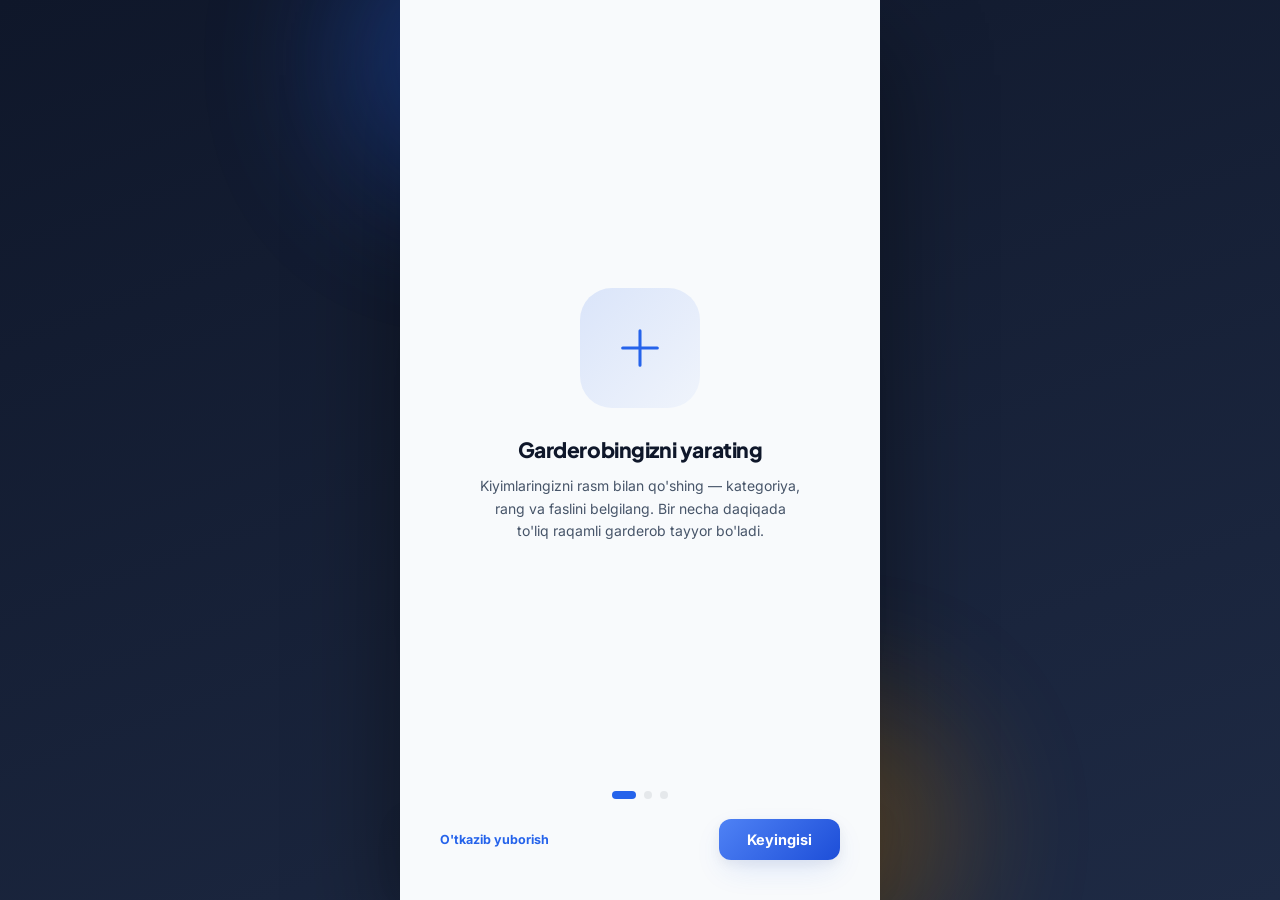
==== commit 81a4fde8: "JS" ====
--- a/index.html
+++ b/index.html
@@ -354,15 +354,6 @@
         </div>
       </section>
 
-      <section class="section-block">
-        <div class="section-head">
-          <h2>Foydalanuvchi fikri</h2>
-        </div>
-        <div class="testimonial-card glass" id="testimonialCard">
-          <!-- filled by JS -->
-        </div>
-      </section>
-
       <section class="section-block section-block-last">
         <div class="section-head">
           <h2>So'nggi faoliyat</h2>
@@ -464,7 +455,7 @@
         </div>
 
         <div class="field">
-          <label>Brend</label>
+          <label>Brend <span class="field-optional">(ixtiyoriy)</span></label>
           <input type="text" id="itemBrand" placeholder="Masalan: Zara">
         </div>
 
@@ -497,7 +488,7 @@
         </div>
 
         <div class="field">
-          <label>Izoh</label>
+          <label>Izoh <span class="field-optional">(ixtiyoriy)</span></label>
           <textarea id="itemNote" rows="3" placeholder="Qo'shimcha izoh..."></textarea>
         </div>
 
@@ -1266,28 +1257,26 @@
     <p id="successText">Saqlandi!</p>
   </div>
 
-  <script src="js/storage.js"></script>
-  <script src="js/data.js"></script>
-  <script src="js/ui.js"></script>
-  <script src="js/auth.js"></script>
-  <script src="js/wardrobe.js"></script>
-  <script src="js/ai.js"></script>
-  <script src="js/features.js"></script>
-  <script src="js/app.js"></script>
-  <script src="/js/sw.js"></script>
-  <script src="/js/repro.js"></script>
-  <script src="/js/run.js"></script>
+  <script src="/js/storage.js"></script>
+  <script src="/js/data.js"></script>
+  <script src="/js/ui.js"></script>
+  <script src="/js/auth.js"></script>
+  <script src="/js/wardrobe.js"></script>
+  <script src="/js/ai.js"></script>
+  <script src="/js/features.js"></script>
+  <script src="/js/app.js"></script>
+  <script src="//js/sw.js"></script>
   <script src="/js/profil-edit.js"></script>
   <script src="/js/testi.js"></script>
   <script>
     // PWA: offline arxitektura uchun service worker ro'yxatdan o'tkazish
-    if ('serviceWorker' in navigator) {
-      window.addEventListener('load', () => {
-        navigator.serviceWorker.register('sw.js').catch(() => {
-          console.warn("Service worker ro'yxatdan o'tmadi (fayl:// protokolida normal holat).");
-        });
-      });
-    }
+    // if ('serviceWorker' in navigator) {
+    //   window.addEventListener('load', () => {
+    //     navigator.serviceWorker.register('sw.js').catch(() => {
+    //       console.warn("Service worker ro'yxatdan o'tmadi (fayl:// protokolida normal holat).");
+    //     });
+    //   });
+    // }
   </script>
 </body>
 
--- a/css/style.css
+++ b/css/style.css
@@ -418,6 +418,10 @@
   font-weight: 600;
   color: var(--text-2);
 }
+.field-optional {
+  font-weight: 400;
+  color: var(--text-3);
+}
 .field input,
 .field select,
 .field textarea {
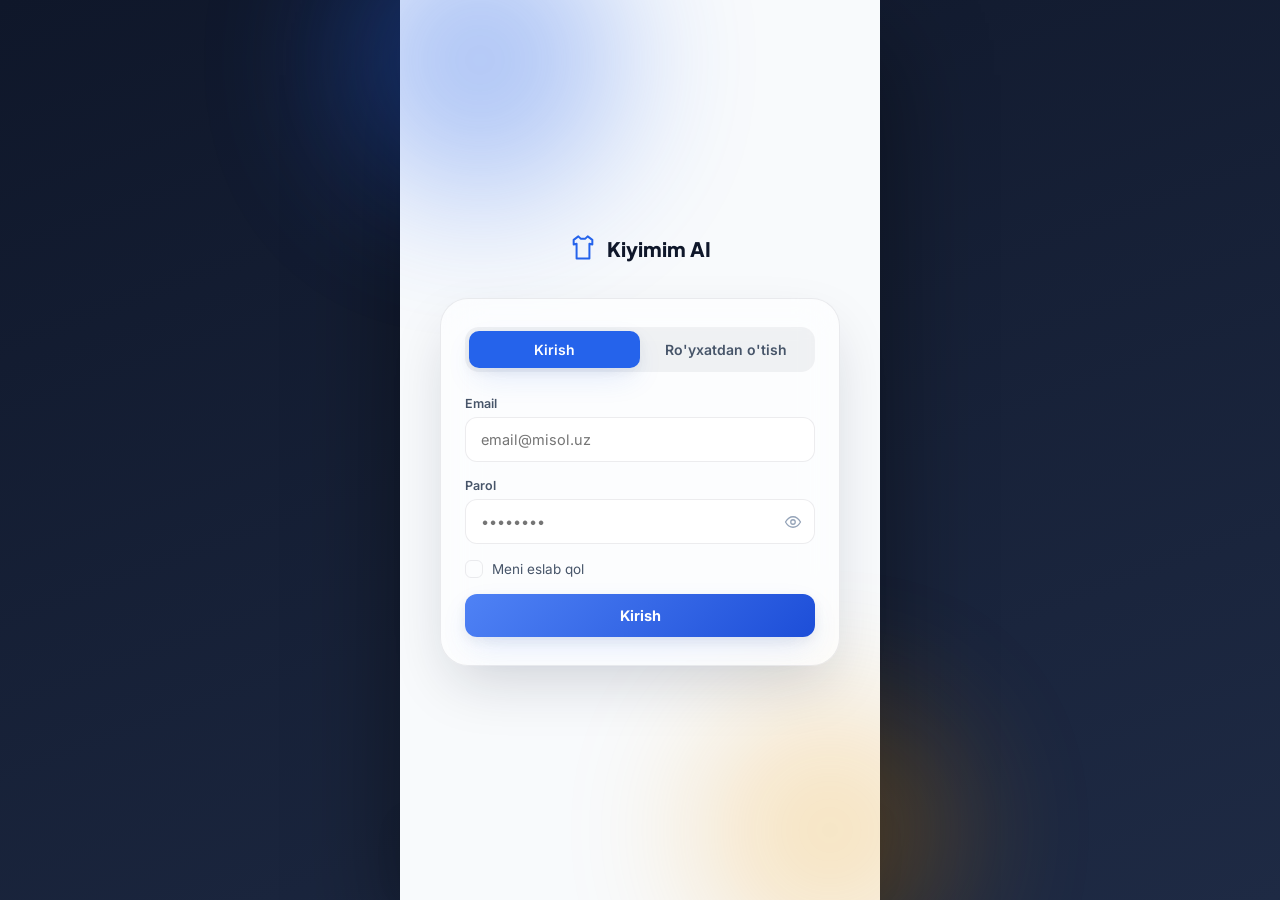
==== commit e933e933: "JS" ====
--- a/index.html
+++ b/index.html
@@ -225,7 +225,7 @@
   </section>
 
   <!-- ============ ONBOARDING ============ -->
-  <section id="onboarding" class="screen onboarding">
+  <section id="onboarding" class="screen onboarding" style="display:none">
     <div class="onboarding-slides" id="onboardingSlides">
       <div class="onboarding-slide active" data-slide="0">
         <div class="onboarding-illustration"><svg viewBox="0 0 24 24">
@@ -295,8 +295,8 @@
 
       <section class="section-block">
         <div class="section-head">
-          <h2>Bugungi AI tavsiya</h2>
-          <button class="link-btn" data-nav="ai">Barchasi <svg viewBox="0 0 24 24">
+          <h2 data-i18n="home.todayAi">Bugungi AI tavsiya</h2>
+          <button class="link-btn" data-nav="ai" data-i18n="home.all">Barchasi <svg viewBox="0 0 24 24">
               <use href="#ic-chevron" />
             </svg></button>
         </div>
@@ -309,19 +309,19 @@
         <div class="stat-grid">
           <div class="stat-card">
             <span class="stat-num" id="statTotal">0</span>
-            <span class="stat-label">Jami kiyim</span>
+            <span class="stat-label" data-i18n="home.totalItems">Jami kiyim</span>
           </div>
           <div class="stat-card stat-card-accent">
             <span class="stat-num" id="statFav">0</span>
-            <span class="stat-label">Sevimlilar</span>
+            <span class="stat-label" data-i18n="home.favorites">Sevimlilar</span>
           </div>
         </div>
       </section>
 
       <section class="section-block">
         <div class="section-head">
-          <h2>Oxirgi qo'shilgan</h2>
-          <button class="link-btn" data-nav="wardrobe">Hammasi <svg viewBox="0 0 24 24">
+          <h2 data-i18n="home.latestAdded">Oxirgi qo'shilgan</h2>
+          <button class="link-btn" data-nav="wardrobe" data-i18n="home.allItems">Hammasi <svg viewBox="0 0 24 24">
               <use href="#ic-chevron" />
             </svg></button>
         </div>
@@ -330,33 +330,33 @@
 
       <section class="section-block">
         <div class="section-head">
-          <h2>Tezkor tugmalar</h2>
+          <h2 data-i18n="home.quickActions">Tezkor tugmalar</h2>
         </div>
         <div class="quick-grid">
           <button class="quick-btn" data-nav="add"><svg viewBox="0 0 24 24">
               <use href="#ic-plus" />
-            </svg><span>Qo'shish</span></button>
+            </svg><span data-i18n="quick.add">Qo'shish</span></button>
           <button class="quick-btn" data-nav="ai"><svg viewBox="0 0 24 24">
               <use href="#ic-ai" />
-            </svg><span>AI tavsiya</span></button>
+            </svg><span data-i18n="quick.aiPick">AI tavsiya</span></button>
           <button class="quick-btn" id="surpriseMeBtn"><svg viewBox="0 0 24 24">
               <use href="#ic-star" />
-            </svg><span>Hayratda qoldir</span></button>
+            </svg><span data-i18n="quick.surprise">Hayratda qoldir</span></button>
           <button class="quick-btn" data-nav="travel"><svg viewBox="0 0 24 24">
               <use href="#ic-gift" />
-            </svg><span>Sayohat ro'yxati</span></button>
+            </svg><span data-i18n="quick.travel">Sayohat ro'yxati</span></button>
           <button class="quick-btn" data-nav="favorites"><svg viewBox="0 0 24 24">
               <use href="#ic-heart" />
-            </svg><span>Sevimlilar</span></button>
+            </svg><span data-i18n="quick.favorites">Sevimlilar</span></button>
           <button class="quick-btn" data-nav="stats"><svg viewBox="0 0 24 24">
               <use href="#ic-chart" />
-            </svg><span>Statistika</span></button>
+            </svg><span data-i18n="quick.stats">Statistika</span></button>
         </div>
       </section>
 
       <section class="section-block section-block-last">
         <div class="section-head">
-          <h2>So'nggi faoliyat</h2>
+          <h2 data-i18n="home.recentActivity">So'nggi faoliyat</h2>
         </div>
         <ul class="activity-list" id="activityList"></ul>
       </section>
@@ -365,7 +365,7 @@
     <!-- ---- WARDROBE (Kiyimlarim) ---- -->
     <main id="view-wardrobe" class="view">
       <header class="page-header">
-        <h1>Kiyimlarim</h1>
+        <h1 data-i18n="wardrobe.title">Kiyimlarim</h1>
         <div class="page-header-actions">
           <button class="icon-btn" id="sortToggleBtn"><svg viewBox="0 0 24 24">
               <use href="#ic-chart" />
@@ -383,21 +383,22 @@
       </header>
 
       <div class="sort-menu" id="sortMenu">
-        <button class="chip-opt active" data-sort="new">Eng yangi</button>
-        <button class="chip-opt" data-sort="name">Nomi bo'yicha</button>
-        <button class="chip-opt" data-sort="worn">Eng ko'p kiyilgan</button>
+        <button class="chip-opt active" data-sort="new" data-i18n="wardrobe.sortNew">Eng yangi</button>
+        <button class="chip-opt" data-sort="name" data-i18n="wardrobe.sortName">Nomi bo'yicha</button>
+        <button class="chip-opt" data-sort="worn" data-i18n="wardrobe.sortWorn">Eng ko'p kiyilgan</button>
       </div>
 
       <div class="bulk-bar" id="bulkBar" hidden>
         <span id="bulkCount">0 ta tanlandi</span>
-        <button class="btn btn-danger-outline" id="bulkDeleteBtn">O'chirish</button>
+        <button class="btn btn-danger-outline" id="bulkDeleteBtn" data-i18n="common.delete">O'chirish</button>
       </div>
 
       <div class="search-bar" id="searchBar">
         <svg viewBox="0 0 24 24">
           <use href="#ic-search" />
         </svg>
-        <input type="text" id="searchInput" placeholder="Kiyim, brend yoki rang qidiring...">
+        <input type="text" id="searchInput" data-i18n-ph="wardrobe.searchPh"
+          placeholder="Kiyim, brend yoki rang qidiring...">
         <button id="searchClear" class="icon-btn-mini" hidden><svg viewBox="0 0 24 24">
             <use href="#ic-close" />
           </svg></button>
@@ -410,9 +411,9 @@
         <svg viewBox="0 0 24 24">
           <use href="#ic-shirt" />
         </svg>
-        <h3>Garderob bo'sh</h3>
-        <p>Birinchi kiyimingizni qo'shing va AI tavsiyalarini oling.</p>
-        <button class="btn btn-primary" data-nav="add">Kiyim qo'shish</button>
+        <h3 data-i18n="wardrobe.emptyTitle">Garderob bo'sh</h3>
+        <p data-i18n="wardrobe.emptyDesc">Birinchi kiyimingizni qo'shing va AI tavsiyalarini oling.</p>
+        <button class="btn btn-primary" data-nav="add" data-i18n="wardrobe.addItem">Kiyim qo'shish</button>
       </div>
     </main>
 
@@ -435,8 +436,8 @@
             </svg>
             <span>Rasm qo'shish</span>
           </div>
-          <input type="file" id="photoInput" accept="image/*" multiple hidden>
-        </div>
+        </div>
+        <input type="file" id="photoInput" accept="image/*" multiple hidden>
 
         <div class="field">
           <label>Nomi *</label>
@@ -499,18 +500,19 @@
     <!-- ---- AI RECOMMENDATION ---- -->
     <main id="view-ai" class="view">
       <header class="page-header">
-        <h1>AI Tavsiya</h1>
+        <h1 data-i18n="ai.title">AI Tavsiya</h1>
         <span style="width:44px"></span>
       </header>
 
       <section class="section-block">
-        <p class="ai-intro">Vaziyatni tanlang, AI garderobingizdagi eng mos kombinatsiyani tayyorlaydi.</p>
+        <p class="ai-intro" data-i18n="ai.intro">Vaziyatni tanlang, AI garderobingizdagi eng mos kombinatsiyani
+          tayyorlaydi.</p>
         <div class="occasion-grid" id="occasionGrid"></div>
         <button class="btn btn-secondary btn-block" data-nav="chat" style="margin-top:14px">
           <svg viewBox="0 0 24 24" style="width:18px;height:18px">
             <use href="#ic-ai" />
           </svg>
-          AI bilan suhbatlashish
+          <span data-i18n="ai.chatWithAi">AI bilan suhbatlashish</span>
         </button>
       </section>
 
@@ -522,11 +524,12 @@
                 <circle class="ring-bg" cx="60" cy="60" r="52"></circle>
                 <circle class="ring-fg" id="ringFg" cx="60" cy="60" r="52"></circle>
               </svg>
-              <div class="match-ring-label"><span id="matchPercent">0%</span><small>moslik</small></div>
+              <div class="match-ring-label"><span id="matchPercent">0%</span><small data-i18n="ai.match">moslik</small>
+              </div>
             </div>
             <div>
-              <h3 id="aiOccasionTitle">Tavsiya</h3>
-              <p id="aiOccasionDesc">Garderobingizdan tanlangan kombinatsiya</p>
+              <h3 id="aiOccasionTitle" data-i18n="ai.recommendation">Tavsiya</h3>
+              <p id="aiOccasionDesc" data-i18n="ai.recommendationDesc">Garderobingizdan tanlangan kombinatsiya</p>
             </div>
           </div>
           <div class="ai-outfit-grid" id="aiOutfitGrid"></div>
@@ -536,20 +539,20 @@
               <svg viewBox="0 0 24 24" style="width:18px;height:18px">
                 <use href="#ic-star" />
               </svg>
-              Saqlash
+              <span data-i18n="common.save">Saqlash</span>
             </button>
             <button class="btn btn-primary" id="refreshAiBtn">
               <svg viewBox="0 0 24 24" style="width:18px;height:18px">
                 <use href="#ic-ai" />
               </svg>
-              Yangilash
+              <span data-i18n="common.refresh">Yangilash</span>
             </button>
           </div>
           <button class="btn btn-secondary btn-block" id="shareOutfitBtn" style="margin-top:10px">
             <svg viewBox="0 0 24 24" style="width:18px;height:18px">
               <use href="#ic-send" />
             </svg>
-            Rasm sifatida yuklab olish
+            <span data-i18n="ai.downloadImage">Rasm sifatida yuklab olish</span>
           </button>
         </div>
       </section>
@@ -558,8 +561,8 @@
         <svg viewBox="0 0 24 24">
           <use href="#ic-ai" />
         </svg>
-        <h3>Vaziyatni tanlang</h3>
-        <p>Yuqoridan bir vaziyatni tanlasangiz, AI sizga mos kiyim tavsiya qiladi.</p>
+        <h3 data-i18n="ai.chooseOccasion">Vaziyatni tanlang</h3>
+        <p data-i18n="ai.chooseOccasionDesc">Yuqoridan bir vaziyatni tanlasangiz, AI sizga mos kiyim tavsiya qiladi.</p>
       </div>
     </main>
 
@@ -604,6 +607,20 @@
 
       <section class="section-block">
         <div class="section-head">
+          <h2>Eng ko'p kiyilganlar</h2>
+        </div>
+        <ul class="rank-list" id="mostWornList"></ul>
+      </section>
+
+      <section class="section-block">
+        <div class="section-head">
+          <h2>Uzoq vaqt kiyilmaganlar</h2>
+        </div>
+        <ul class="rank-list" id="leastWornList"></ul>
+      </section>
+
+      <section class="section-block">
+        <div class="section-head">
           <h2>Kategoriyalar bo'yicha</h2>
         </div>
         <div class="bar-chart" id="categoryChart"></div>
@@ -636,6 +653,21 @@
         </button>
       </div>
 
+      <button class="premium-banner" id="premiumBannerBtn" data-nav="premium">
+        <div class="premium-banner-icon">
+          <svg viewBox="0 0 24 24">
+            <use href="#ic-star" />
+          </svg>
+        </div>
+        <div class="premium-banner-text">
+          <strong id="premiumBannerTitle">Premium'ga o'ting</strong>
+          <span id="premiumBannerSub">Cheksiz kiyim, ko'proq AI tavsiya</span>
+        </div>
+        <svg class="chev" viewBox="0 0 24 24">
+          <use href="#ic-chevron" />
+        </svg>
+      </button>
+
       <div class="profile-menu">
         <button class="profile-item" data-nav="wardrobe">
           <span class="profile-item-icon"><svg viewBox="0 0 24 24">
@@ -742,17 +774,17 @@
         <button class="icon-btn" data-nav="profile"><svg viewBox="0 0 24 24">
             <use href="#ic-back" />
           </svg></button>
-        <h1>Sozlamalar</h1>
+        <h1 data-i18n="settings.title">Sozlamalar</h1>
         <span style="width:44px"></span>
       </header>
 
       <div class="settings-group">
-        <p class="settings-group-title">Ko'rinish</p>
+        <p class="settings-group-title" data-i18n="settings.appearance">Ko'rinish</p>
         <div class="settings-row">
           <span class="settings-row-icon"><svg viewBox="0 0 24 24">
               <use href="#ic-sun" />
             </svg></span>
-          <span>Yorug' rejim</span>
+          <span data-i18n="settings.lightMode">Yorug' rejim</span>
           <label class="switch"><input type="radio" name="theme" id="themeLight"><span
               class="switch-visual"></span></label>
         </div>
@@ -760,38 +792,58 @@
           <span class="settings-row-icon"><svg viewBox="0 0 24 24">
               <use href="#ic-moon" />
             </svg></span>
-          <span>Tungi rejim</span>
+          <span data-i18n="settings.darkMode">Tungi rejim</span>
           <label class="switch"><input type="radio" name="theme" id="themeDark"><span
               class="switch-visual"></span></label>
         </div>
       </div>
 
       <div class="settings-group">
-        <p class="settings-group-title">Umumiy</p>
-        <div class="settings-row">
+        <p class="settings-group-title" data-i18n="settings.general">Umumiy</p>
+        <button class="settings-row settings-row-btn" id="languageBtn">
           <span class="settings-row-icon"><svg viewBox="0 0 24 24">
               <use href="#ic-globe" />
             </svg></span>
-          <span>Til</span>
-          <span class="settings-value">O'zbekcha</span>
-        </div>
+          <span data-i18n="settings.language">Til</span>
+          <span class="settings-value" id="languageValue">O'zbekcha</span>
+          <svg class="chev" viewBox="0 0 24 24">
+            <use href="#ic-chevron" />
+          </svg>
+        </button>
         <div class="settings-row">
           <span class="settings-row-icon"><svg viewBox="0 0 24 24">
               <use href="#ic-bell" />
             </svg></span>
-          <span>Bildirishnomalar</span>
+          <span data-i18n="settings.notifications">Bildirishnomalar</span>
           <label class="toggle"><input type="checkbox" id="notifToggle" checked><span
               class="toggle-visual"></span></label>
         </div>
+        <div class="settings-row" id="dailyReminderRow">
+          <span class="settings-row-icon"><svg viewBox="0 0 24 24">
+              <use href="#ic-sun" />
+            </svg></span>
+          <span data-i18n="settings.dailyReminder">Kunlik eslatma</span>
+          <label class="toggle"><input type="checkbox" id="dailyReminderToggle"><span
+              class="toggle-visual"></span></label>
+        </div>
       </div>
 
       <div class="settings-group">
-        <p class="settings-group-title">Ma'lumotlar</p>
+        <p class="settings-group-title" data-i18n="settings.data">Ma'lumotlar</p>
         <button class="settings-row settings-row-btn" id="backupBtn">
           <span class="settings-row-icon"><svg viewBox="0 0 24 24">
               <use href="#ic-shield" />
             </svg></span>
-          <span>Zaxira nusxa yuklab olish</span>
+          <span data-i18n="settings.backup">Zaxira nusxa yuklab olish (.json)</span>
+          <svg class="chev" viewBox="0 0 24 24">
+            <use href="#ic-chevron" />
+          </svg>
+        </button>
+        <button class="settings-row settings-row-btn" id="pdfExportBtn">
+          <span class="settings-row-icon"><svg viewBox="0 0 24 24">
+              <use href="#ic-shirt" />
+            </svg></span>
+          <span data-i18n="settings.pdfExport">Garderob katalogi (.pdf)</span>
           <svg class="chev" viewBox="0 0 24 24">
             <use href="#ic-chevron" />
           </svg>
@@ -800,7 +852,7 @@
           <span class="settings-row-icon"><svg viewBox="0 0 24 24">
               <use href="#ic-send" />
             </svg></span>
-          <span>Zaxiradan tiklash (import)</span>
+          <span data-i18n="settings.restore">Zaxiradan tiklash (import)</span>
           <svg class="chev" viewBox="0 0 24 24">
             <use href="#ic-chevron" />
           </svg>
@@ -810,12 +862,82 @@
           <span class="settings-row-icon"><svg viewBox="0 0 24 24">
               <use href="#ic-shield" />
             </svg></span>
-          <span>Maxfiylik siyosati</span>
+          <span data-i18n="settings.privacy">Maxfiylik siyosati</span>
           <svg class="chev" viewBox="0 0 24 24">
             <use href="#ic-chevron" />
           </svg>
         </button>
       </div>
+    </main>
+
+    <!-- ---- PREMIUM ---- -->
+    <main id="view-premium" class="view">
+      <header class="page-header">
+        <button class="icon-btn" data-nav="profile"><svg viewBox="0 0 24 24">
+            <use href="#ic-back" />
+          </svg></button>
+        <h1>Premium</h1>
+        <span style="width:44px"></span>
+      </header>
+
+      <div class="premium-hero">
+        <div class="premium-hero-icon">
+          <svg viewBox="0 0 24 24">
+            <use href="#ic-star" />
+          </svg>
+        </div>
+        <h2 id="premiumHeroTitle">Kiyimim AI Premium</h2>
+        <p id="premiumHeroSub">Garderobingizdan maksimal foyda oling</p>
+      </div>
+
+      <div class="premium-features">
+        <div class="premium-feature-row">
+          <svg viewBox="0 0 24 24">
+            <use href="#ic-shirt" />
+          </svg>
+          <div>
+            <strong>Cheksiz kiyim soni</strong>
+            <span>Bepul rejada 30 tagacha, Premium'da cheklovsiz</span>
+          </div>
+        </div>
+        <div class="premium-feature-row">
+          <svg viewBox="0 0 24 24">
+            <use href="#ic-sun" />
+          </svg>
+          <div>
+            <strong>Cheksiz AI tavsiya</strong>
+            <span>Bepul rejada kuniga 3 ta, Premium'da cheklovsiz</span>
+          </div>
+        </div>
+        <div class="premium-feature-row">
+          <svg viewBox="0 0 24 24">
+            <use href="#ic-star" />
+          </svg>
+          <div>
+            <strong>Cheksiz outfit saqlash</strong>
+            <span>Yoqqan kombinatsiyalaringizni istagancha saqlang</span>
+          </div>
+        </div>
+        <div class="premium-feature-row">
+          <svg viewBox="0 0 24 24">
+            <use href="#ic-award" />
+          </svg>
+          <div>
+            <strong>Premium belgisi</strong>
+            <span>Profilingizda oltin rangli Premium nishoni</span>
+          </div>
+        </div>
+      </div>
+
+      <div class="premium-plans" id="premiumPlans"></div>
+
+      <button class="btn btn-primary btn-block" id="premiumSubscribeBtn" style="margin-top:18px">
+        Premium'ga o'tish
+      </button>
+      <button class="btn btn-secondary btn-block" id="premiumCancelBtn" style="margin-top:10px" hidden>
+        Obunani bekor qilish
+      </button>
+      <p class="premium-disclaimer">Bu — demo rejim: to'lov haqiqiy amalga oshmaydi, faqat qurilmangizda saqlanadi.</p>
     </main>
 
     <!-- ---- SAQLANGAN OUTFITLAR ---- -->
@@ -1090,19 +1212,19 @@
     <nav class="bottom-nav glass">
       <button class="nav-btn active" data-nav="home"><svg viewBox="0 0 24 24">
           <use href="#ic-home" />
-        </svg><span>Bosh sahifa</span></button>
+        </svg><span data-i18n="nav.home">Bosh sahifa</span></button>
       <button class="nav-btn" data-nav="wardrobe"><svg viewBox="0 0 24 24">
           <use href="#ic-shirt" />
-        </svg><span>Kiyimlarim</span></button>
+        </svg><span data-i18n="nav.wardrobe">Kiyimlarim</span></button>
       <button class="nav-btn nav-btn-fab" data-nav="add"><span class="fab-inner"><svg viewBox="0 0 24 24">
             <use href="#ic-plus" />
           </svg></span></button>
       <button class="nav-btn" data-nav="ai"><svg viewBox="0 0 24 24">
           <use href="#ic-ai" />
-        </svg><span>AI Tavsiya</span></button>
+        </svg><span data-i18n="nav.ai">AI Tavsiya</span></button>
       <button class="nav-btn" data-nav="profile"><svg viewBox="0 0 24 24">
           <use href="#ic-user" />
-        </svg><span>Profil</span></button>
+        </svg><span data-i18n="nav.profile">Profil</span></button>
     </nav>
 
     <button class="back-to-top" id="backToTop"><svg viewBox="0 0 24 24">
@@ -1149,6 +1271,10 @@
         <p class="detail-category" id="detailCategory">—</p>
         <div class="detail-tags" id="detailTags"></div>
         <p class="detail-note" id="detailNote"></p>
+        <div class="detail-match-section" id="detailMatchSection" hidden>
+          <h4>Shu bilan mos keladi</h4>
+          <div class="detail-match-list" id="detailMatchList"></div>
+        </div>
         <div class="detail-actions">
           <button class="btn btn-secondary" id="detailEditBtn"><svg viewBox="0 0 24 24" style="width:18px;height:18px">
               <use href="#ic-edit" />
@@ -1244,6 +1370,57 @@
     </div>
   </div>
 
+  <!-- ============ TIL TANLASH MODAL ============ -->
+  <div class="modal-overlay" id="languageModal">
+    <div class="modal-sheet">
+      <div class="modal-handle"></div>
+      <div class="modal-head">
+        <h3>Tilni tanlang</h3>
+        <button class="modal-close" id="languageModalClose"><svg viewBox="0 0 24 24">
+            <use href="#ic-close" />
+          </svg></button>
+      </div>
+      <div class="lang-list">
+        <button class="lang-row" data-lang="uz">
+          <span>🇺🇿&nbsp; O'zbekcha</span>
+          <svg class="lang-check" viewBox="0 0 24 24">
+            <use href="#ic-check" />
+          </svg>
+        </button>
+        <button class="lang-row" data-lang="ru">
+          <span>🇷🇺&nbsp; Русский</span>
+          <svg class="lang-check" viewBox="0 0 24 24">
+            <use href="#ic-check" />
+          </svg>
+        </button>
+        <button class="lang-row" data-lang="en">
+          <span>🇬🇧&nbsp; English</span>
+          <svg class="lang-check" viewBox="0 0 24 24">
+            <use href="#ic-check" />
+          </svg>
+        </button>
+      </div>
+      <p class="lang-note">Tilni tanlaganingizdan so'ng asosiy interfeys matnlari (menyu, sarlavhalar) shu tilga o'tadi.
+      </p>
+    </div>
+  </div>
+
+  <!-- ============ NOTIFICATIONS MODAL ============ -->
+
+  <div class="modal-overlay" id="notifModal">
+    <div class="modal-sheet notif-box">
+      <div class="modal-handle"></div>
+      <div class="modal-head">
+        <h3>Bildirishnomalar</h3>
+        <button class="icon-btn" id="notifModalClose"><svg viewBox="0 0 24 24">
+            <use href="#ic-close" />
+          </svg></button>
+      </div>
+      <ul class="notif-list" id="notifList"></ul>
+      <p class="notif-empty" id="notifEmpty" hidden>Hozircha bildirishnoma yo'q.</p>
+    </div>
+  </div>
+
   <!-- ============ TOAST CONTAINER ============ -->
   <div class="toast-container" id="toastContainer"></div>
 
@@ -1259,11 +1436,14 @@
 
   <script src="/js/storage.js"></script>
   <script src="/js/data.js"></script>
+  <script src="/js/i18n.js"></script>
   <script src="/js/ui.js"></script>
   <script src="/js/auth.js"></script>
   <script src="/js/wardrobe.js"></script>
   <script src="/js/ai.js"></script>
+  <script src="/js/recommendation.js"></script>
   <script src="/js/features.js"></script>
+  <script src="/js/premium.js"></script>
   <script src="/js/app.js"></script>
   <script src="//js/sw.js"></script>
   <script src="/js/profil-edit.js"></script>
--- a/css/style.css
+++ b/css/style.css
@@ -3,6 +3,14 @@
    Palette:  --primary #2563EB · --secondary #0F172A · --bg #F8FAFC
    Type:     Plus Jakarta Sans (display) + Inter (body)
    ========================================================================== */
+
+/* `display:flex/inline-flex` klasslari (masalan .btn, .chip) HTML `hidden`
+   atributini CSS spetsifiklik bo'yicha bosib o'tadi. Shu sabab JS orqali
+   el.hidden=true qilingan har qanday element haqiqatan yashirilishi uchun
+   global qoida — loyihadagi barcha `[hidden]` elementlarga tegishli. */
+[hidden] {
+  display: none !important;
+}
 
 :root {
   /* --- brand palette (fixed by brief) --- */
@@ -1857,7 +1865,7 @@
    ========================================================================== */
 .profile-hero {
   text-align: center;
-  padding: 20px 0 28px;
+  padding: 20px 0 20px;
 }
 .profile-avatar {
   width: 84px;
@@ -1933,6 +1941,291 @@
   height: 18px;
   color: var(--primary);
 }
+
+/* ==========================================================================
+   PREMIUM
+   ========================================================================== */
+.premium-banner {
+  display: flex;
+  align-items: center;
+  gap: 12px;
+  width: 100%;
+  background: var(--surface);
+  border: 1px solid var(--border);
+  border-radius: 16px;
+  padding: 15px;
+  margin: 0 0 18px;
+  text-align: left;
+}
+.premium-banner-icon {
+  width: 40px;
+  height: 40px;
+  border-radius: 11px;
+  background: rgba(37, 99, 235, 0.1);
+  display: flex;
+  align-items: center;
+  justify-content: center;
+  flex: none;
+}
+.premium-banner-icon svg {
+  width: 20px;
+  height: 20px;
+  color: var(--primary);
+}
+.premium-banner-text {
+  display: flex;
+  flex-direction: column;
+  gap: 2px;
+  min-width: 0;
+}
+.premium-banner-text strong {
+  font-size: 14px;
+  font-weight: 700;
+}
+.premium-banner-text span {
+  font-size: 12.5px;
+  color: var(--text-3);
+}
+.premium-banner .chev {
+  width: 16px;
+  height: 16px;
+  margin-left: auto;
+  color: var(--text-3);
+  flex: none;
+}
+.premium-banner-active {
+  background: rgba(37, 99, 235, 0.06);
+  border-color: rgba(37, 99, 235, 0.25);
+}
+.premium-banner-active .premium-banner-icon {
+  background: rgba(37, 99, 235, 0.16);
+}
+.premium-banner-active .premium-banner-icon svg {
+  color: var(--primary);
+}
+
+.premium-hero {
+  text-align: center;
+  padding: 28px 16px 8px;
+}
+.premium-hero-icon {
+  width: 64px;
+  height: 64px;
+  margin: 0 auto 14px;
+  border-radius: 18px;
+  background: rgba(37, 99, 235, 0.1);
+  display: flex;
+  align-items: center;
+  justify-content: center;
+}
+.premium-hero-icon svg {
+  width: 30px;
+  height: 30px;
+  color: var(--primary);
+}
+.premium-hero h2 {
+  font-size: 20px;
+  font-weight: 800;
+  margin-bottom: 4px;
+}
+.premium-hero p {
+  font-size: 13.5px;
+  color: var(--text-3);
+}
+
+.premium-features {
+  display: flex;
+  flex-direction: column;
+  gap: 10px;
+  margin: 20px 0;
+}
+.premium-feature-row {
+  display: flex;
+  align-items: flex-start;
+  gap: 12px;
+  background: var(--surface);
+  border: 1px solid var(--border);
+  border-radius: 14px;
+  padding: 13px;
+}
+.premium-feature-row svg {
+  width: 20px;
+  height: 20px;
+  color: var(--primary);
+  flex: none;
+  margin-top: 1px;
+}
+.premium-feature-row div {
+  display: flex;
+  flex-direction: column;
+  gap: 2px;
+}
+.premium-feature-row strong {
+  font-size: 13.5px;
+  font-weight: 700;
+}
+.premium-feature-row span {
+  font-size: 12px;
+  color: var(--text-3);
+}
+
+.premium-plans {
+  display: flex;
+  flex-direction: column;
+  gap: 10px;
+}
+.premium-plan-card {
+  position: relative;
+  display: flex;
+  flex-direction: column;
+  gap: 10px;
+  width: 100%;
+  background: var(--surface);
+  border: 1.5px solid var(--border);
+  border-radius: 14px;
+  padding: 15px 16px;
+  text-align: left;
+}
+.premium-plan-card.active {
+  border-color: var(--primary);
+  background: rgba(37, 99, 235, 0.06);
+}
+.premium-plan-top {
+  display: flex;
+  align-items: center;
+  justify-content: space-between;
+  gap: 12px;
+  width: 100%;
+}
+.premium-plan-left {
+  display: flex;
+  flex-direction: column;
+  gap: 3px;
+}
+.premium-plan-label {
+  font-size: 14px;
+  font-weight: 700;
+}
+.premium-plan-desc {
+  font-size: 12px;
+  color: var(--text-3);
+}
+.premium-plan-price {
+  font-size: 16px;
+  font-weight: 800;
+  text-align: right;
+  white-space: nowrap;
+}
+.premium-plan-price small {
+  display: block;
+  font-size: 11px;
+  font-weight: 500;
+  color: var(--text-3);
+}
+.premium-plan-badge {
+  position: absolute;
+  top: -9px;
+  left: 14px;
+  background: var(--primary);
+  color: #fff;
+  font-size: 10px;
+  font-weight: 800;
+  padding: 3px 8px;
+  border-radius: 100px;
+}
+.premium-plan-features {
+  display: flex;
+  flex-direction: column;
+  gap: 6px;
+  padding-top: 8px;
+  border-top: 1px dashed var(--border);
+}
+.premium-plan-features li {
+  display: flex;
+  align-items: center;
+  gap: 8px;
+  font-size: 12.5px;
+  color: var(--text-2);
+}
+.premium-plan-features li svg {
+  width: 14px;
+  height: 14px;
+  color: var(--primary);
+  flex: none;
+}
+.premium-plan-radio {
+  width: 20px;
+  height: 20px;
+  border-radius: 50%;
+  border: 2px solid var(--border);
+  flex: none;
+  display: flex;
+  align-items: center;
+  justify-content: center;
+}
+.premium-plan-card.active .premium-plan-radio {
+  border-color: var(--primary);
+}
+.premium-plan-card.active .premium-plan-radio::after {
+  content: "";
+  width: 10px;
+  height: 10px;
+  border-radius: 50%;
+  background: var(--primary);
+}
+
+.premium-plan-basic {
+  display: flex;
+  align-items: center;
+  justify-content: space-between;
+  gap: 12px;
+  padding: 13px 16px;
+  border-radius: 14px;
+  border: 1.5px dashed var(--border);
+  color: var(--text-3);
+  margin-bottom: 4px;
+}
+.premium-plan-basic strong {
+  color: var(--text-2);
+  font-size: 13.5px;
+  font-weight: 700;
+}
+.premium-plan-basic span {
+  font-size: 12px;
+}
+
+.premium-active-card {
+  display: flex;
+  align-items: center;
+  gap: 12px;
+  background: rgba(37, 99, 235, 0.08);
+  border: 1px solid rgba(37, 99, 235, 0.25);
+  border-radius: 14px;
+  padding: 15px;
+  grid-column: 1 / -1;
+}
+.premium-active-card svg {
+  width: 26px;
+  height: 26px;
+  color: var(--primary);
+  flex: none;
+}
+.premium-active-card strong {
+  display: block;
+  font-size: 14px;
+  margin-bottom: 2px;
+}
+.premium-active-card span {
+  font-size: 12px;
+  color: var(--text-3);
+}
+
+.premium-disclaimer {
+  text-align: center;
+  font-size: 11.5px;
+  color: var(--text-3);
+  margin-top: 12px;
+}
 .profile-item-danger {
   color: var(--danger);
 }
@@ -2045,19 +2338,31 @@
   height: 16px;
   color: var(--primary);
 }
+.settings-row-btn {
+  width: 100%;
+  flex-wrap: nowrap;
+}
+.settings-row-btn span:not(.settings-row-icon):not(.settings-value) {
+  white-space: nowrap;
+  overflow: hidden;
+  text-overflow: ellipsis;
+}
 .settings-value {
   margin-left: auto;
   color: var(--text-3);
   font-weight: 500;
   font-size: 13px;
-}
-.settings-row-btn {
-  width: 100%;
+  white-space: nowrap;
+  overflow: hidden;
+  text-overflow: ellipsis;
+  max-width: 130px;
+  text-align: right;
 }
 .settings-row-btn .chev {
   width: 15px;
   height: 15px;
-  margin-left: auto;
+  margin-left: 8px;
+  flex: none;
   color: var(--text-3);
 }
 
@@ -2172,6 +2477,269 @@
 .modal-head h3 {
   font-size: 17px;
   font-weight: 800;
+}
+
+.lang-list {
+  display: flex;
+  flex-direction: column;
+  gap: 8px;
+  margin-top: 6px;
+}
+.lang-row {
+  display: flex;
+  align-items: center;
+  justify-content: space-between;
+  gap: 12px;
+  width: 100%;
+  background: var(--surface);
+  border: 1.5px solid var(--border);
+  border-radius: 14px;
+  padding: 14px 16px;
+  text-align: left;
+  font-size: 14.5px;
+  font-weight: 600;
+  color: var(--text-1);
+}
+.lang-row .lang-check {
+  width: 18px;
+  height: 18px;
+  color: var(--primary);
+  opacity: 0;
+  transform: scale(0.7);
+  transition:
+    opacity 0.15s ease,
+    transform 0.15s ease;
+  flex: none;
+}
+.lang-row.active {
+  border-color: var(--primary);
+  background: rgba(37, 99, 235, 0.06);
+}
+.lang-row.active .lang-check {
+  opacity: 1;
+  transform: scale(1);
+}
+.lang-note {
+  font-size: 12px;
+  color: var(--text-3);
+  text-align: center;
+  margin-top: 16px;
+  line-height: 1.5;
+}
+
+.notif-list {
+  display: flex;
+  flex-direction: column;
+  gap: 10px;
+  max-height: 60vh;
+  overflow-y: auto;
+}
+.notif-item {
+  display: flex;
+  align-items: flex-start;
+  gap: 12px;
+  padding: 12px;
+  border-radius: 14px;
+  background: var(--bg);
+}
+.notif-item-unread {
+  background: rgba(37, 99, 235, 0.07);
+}
+.notif-item-icon {
+  width: 36px;
+  height: 36px;
+  border-radius: 10px;
+  background: rgba(37, 99, 235, 0.12);
+  display: flex;
+  align-items: center;
+  justify-content: center;
+  flex: none;
+}
+.notif-item-icon svg {
+  width: 17px;
+  height: 17px;
+  color: var(--primary);
+}
+.notif-item-body p {
+  font-size: 13.5px;
+  font-weight: 600;
+  line-height: 1.4;
+}
+.notif-item-body span {
+  font-size: 12px;
+  color: var(--text-3);
+}
+.notif-empty {
+  text-align: center;
+  color: var(--text-3);
+  font-size: 13.5px;
+  padding: 30px 0;
+}
+
+.travel-summary {
+  font-size: 13.5px;
+  color: var(--text-2);
+  margin-bottom: 16px;
+}
+.travel-check-group {
+  margin-bottom: 18px;
+}
+.travel-check-group h4 {
+  font-size: 13.5px;
+  font-weight: 700;
+  margin-bottom: 8px;
+}
+.travel-check-group h4 small {
+  font-weight: 500;
+  color: var(--text-3);
+}
+.travel-check-item {
+  display: flex;
+  align-items: center;
+  gap: 10px;
+  padding: 9px 0;
+  font-size: 13.5px;
+  border-bottom: 1px solid var(--border);
+}
+.travel-check-item:last-child {
+  border-bottom: none;
+}
+.travel-check-dot {
+  width: 9px;
+  height: 9px;
+  border-radius: 50%;
+  border: 2px solid var(--border);
+  flex: none;
+}
+.travel-check-dot.done {
+  background: var(--primary);
+  border-color: var(--primary);
+}
+.travel-check-missing {
+  color: var(--danger);
+}
+.travel-check-missing .travel-check-dot {
+  border-color: var(--danger);
+}
+
+.rank-list {
+  display: flex;
+  flex-direction: column;
+  gap: 8px;
+}
+.rank-row {
+  display: flex;
+  align-items: center;
+  gap: 12px;
+  background: var(--surface);
+  border: 1px solid var(--border);
+  border-radius: 14px;
+  padding: 10px 14px;
+}
+.rank-num {
+  font-size: 12px;
+  font-weight: 800;
+  color: var(--text-3);
+  width: 16px;
+  flex: none;
+}
+.rank-thumb {
+  width: 38px;
+  height: 38px;
+  border-radius: 10px;
+  background: var(--bg);
+  display: flex;
+  align-items: center;
+  justify-content: center;
+  overflow: hidden;
+  flex: none;
+}
+.rank-thumb img {
+  width: 100%;
+  height: 100%;
+  object-fit: cover;
+}
+.rank-thumb svg {
+  width: 18px;
+  height: 18px;
+  color: var(--text-3);
+}
+.rank-info {
+  display: flex;
+  flex-direction: column;
+  gap: 1px;
+  min-width: 0;
+  flex: 1;
+}
+.rank-info strong {
+  font-size: 13.5px;
+  font-weight: 700;
+  white-space: nowrap;
+  overflow: hidden;
+  text-overflow: ellipsis;
+}
+.rank-info span {
+  font-size: 12px;
+  color: var(--text-3);
+}
+.rank-count {
+  font-size: 13px;
+  font-weight: 800;
+  color: var(--primary);
+  flex: none;
+}
+
+.detail-match-section {
+  margin: 18px 0;
+}
+.detail-match-section h4 {
+  font-size: 13.5px;
+  font-weight: 700;
+  margin-bottom: 10px;
+}
+.detail-match-list {
+  display: flex;
+  gap: 10px;
+  overflow-x: auto;
+  padding-bottom: 2px;
+}
+.detail-match-card {
+  flex: none;
+  width: 78px;
+  display: flex;
+  flex-direction: column;
+  align-items: center;
+  gap: 6px;
+  text-align: center;
+}
+.detail-match-thumb {
+  width: 64px;
+  height: 64px;
+  border-radius: 14px;
+  background: var(--surface);
+  border: 1px solid var(--border);
+  display: flex;
+  align-items: center;
+  justify-content: center;
+  overflow: hidden;
+}
+.detail-match-thumb img {
+  width: 100%;
+  height: 100%;
+  object-fit: cover;
+}
+.detail-match-thumb svg {
+  width: 22px;
+  height: 22px;
+  color: var(--text-3);
+}
+.detail-match-card span:last-child {
+  font-size: 11px;
+  color: var(--text-2);
+  white-space: nowrap;
+  overflow: hidden;
+  text-overflow: ellipsis;
+  max-width: 100%;
 }
 .filter-label {
   font-size: 12.5px;
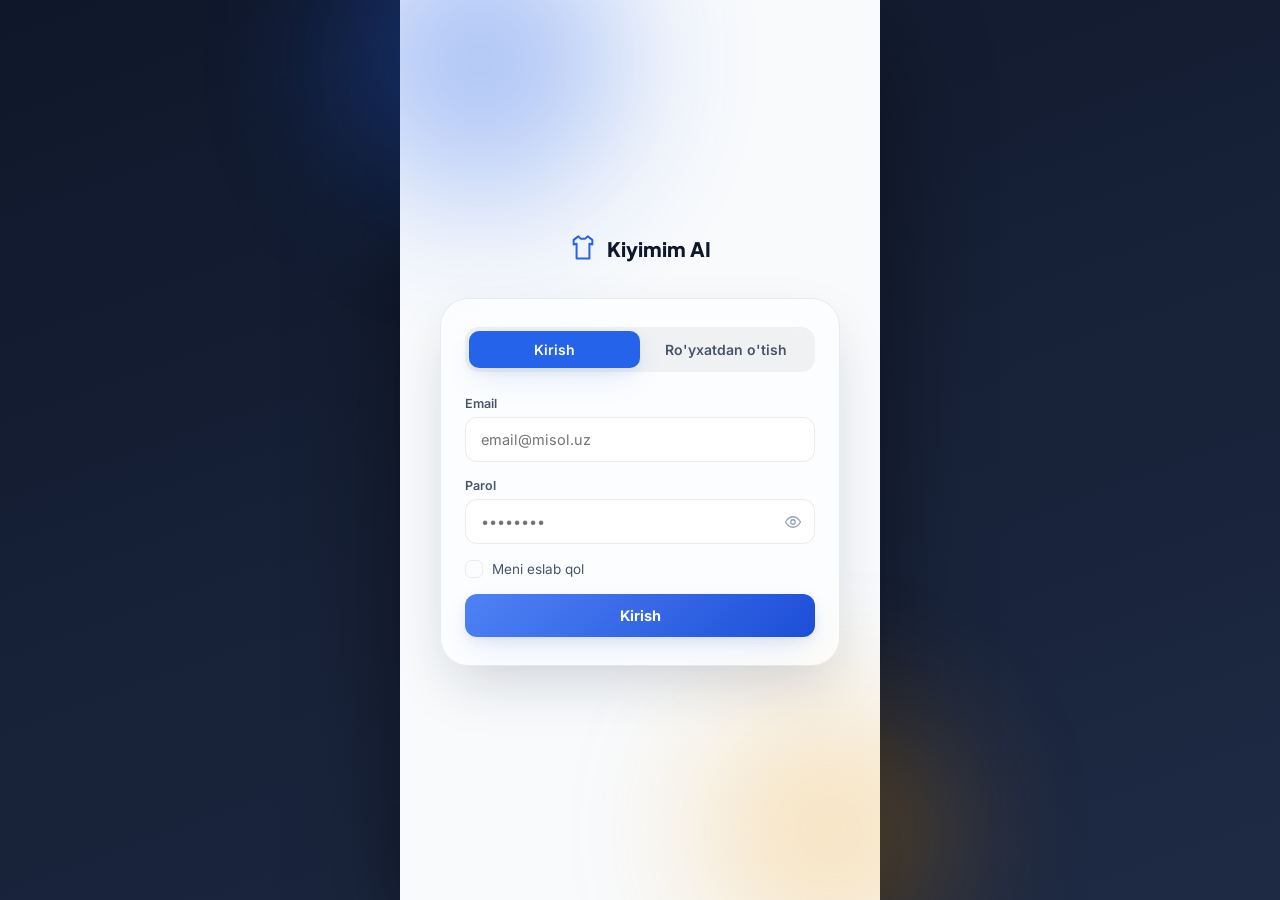
==== commit c6c1e3fb: "JS" ====
--- a/index.html
+++ b/index.html
@@ -1445,7 +1445,7 @@
   <script src="/js/features.js"></script>
   <script src="/js/premium.js"></script>
   <script src="/js/app.js"></script>
-  <script src="//js/sw.js"></script>
+  <script src="/js/sw.js"></script>
   <script src="/js/profil-edit.js"></script>
   <script src="/js/testi.js"></script>
   <script>
